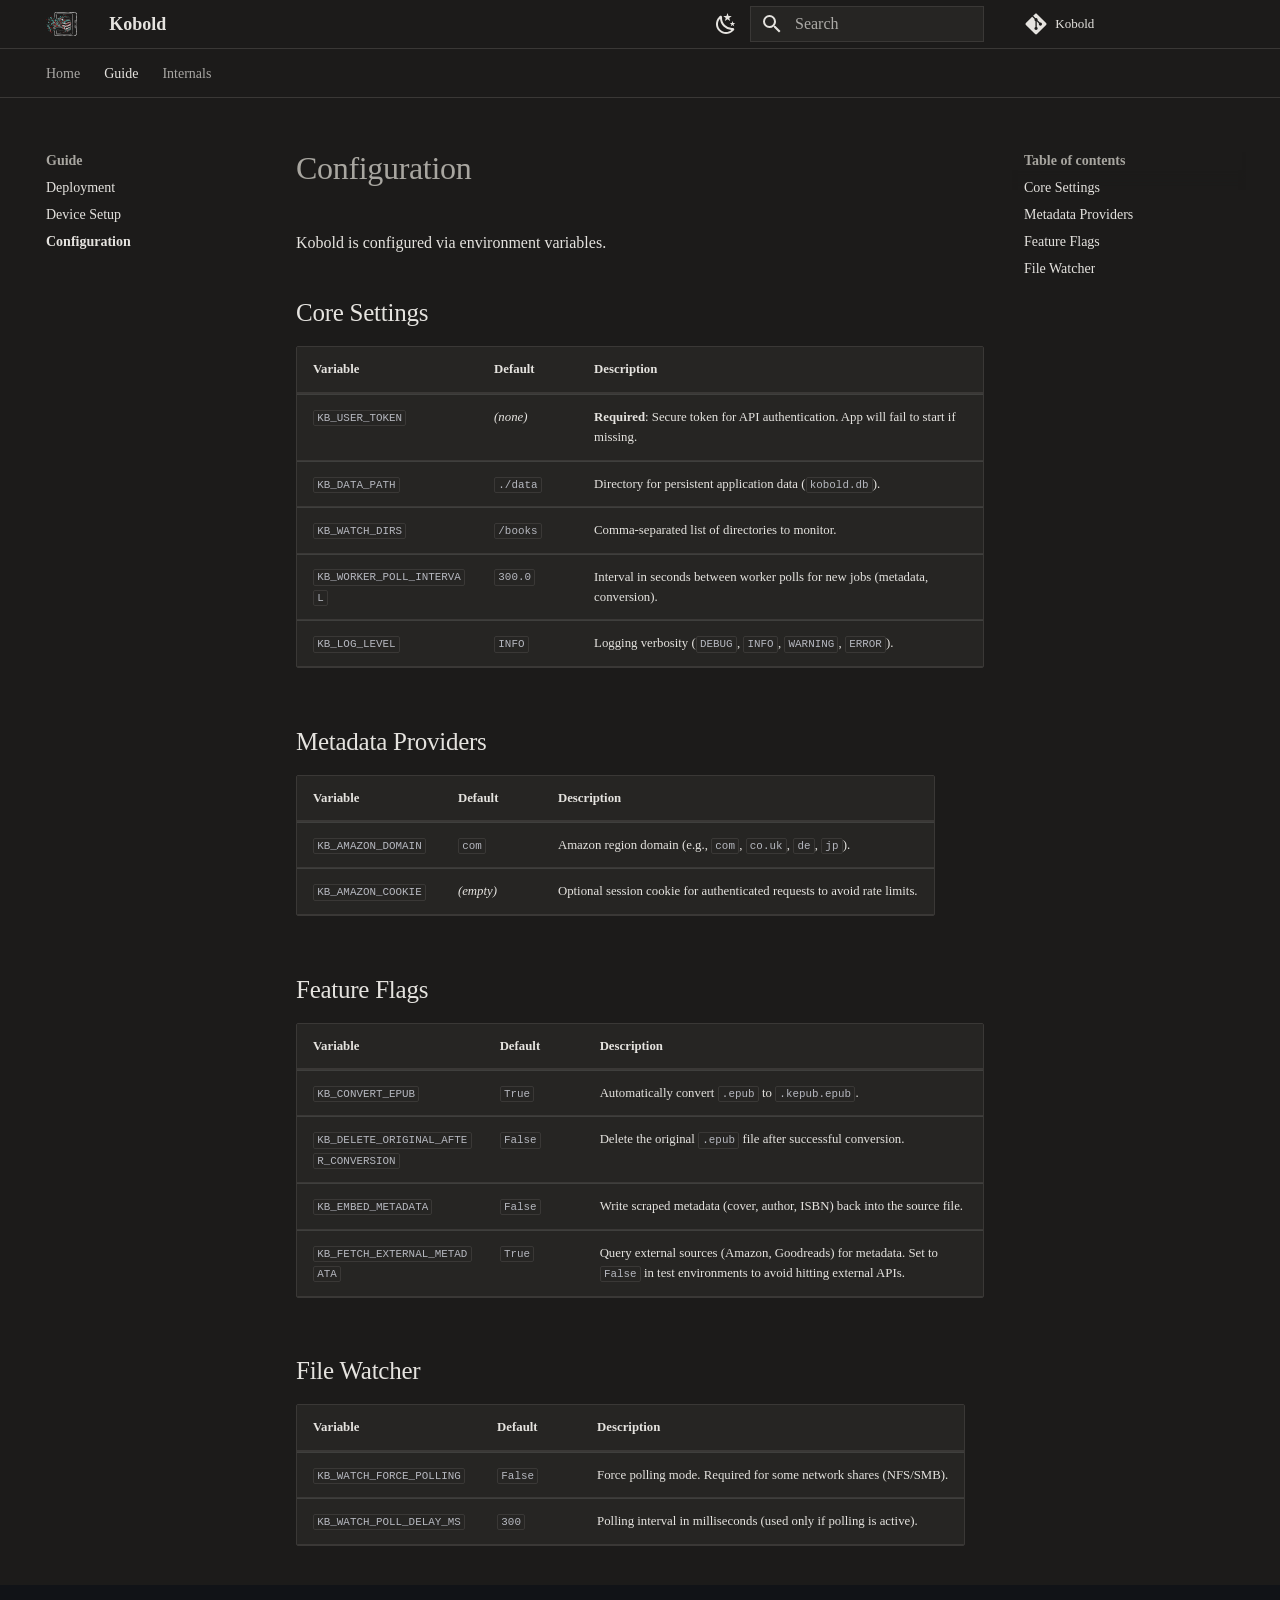
==== configuration/index.html @ 7d083b30 "Deployed 2369b36 with MkDocs version: 1.6.1" ====
<!doctype html>
<html lang="en" class="no-js">
  <head>
    
      <meta charset="utf-8">
      <meta name="viewport" content="width=device-width,initial-scale=1">
      
        <meta name="description" content="Headless Kobo library synchronization daemon.">
      
      
      
        <link rel="canonical" href="https://niy.github.io/kobold/configuration/">
      
      
        <link rel="prev" href="../device_setup/">
      
      
        <link rel="next" href="../architecture/">
      
      
        
      
      
      <link rel="icon" href="../assets/kobold_logo.svg">
      <meta name="generator" content="mkdocs-1.6.1, mkdocs-material-9.7.1">
    
    
      
        <title>Configuration - Kobold</title>
      
    
    
      <link rel="stylesheet" href="../assets/stylesheets/main.484c7ddc.min.css">
      
        
        <link rel="stylesheet" href="../assets/stylesheets/palette.ab4e12ef.min.css">
      
      


    
    
      
    
    
      
        
        
        <link rel="preconnect" href="https://fonts.gstatic.com" crossorigin>
        <link rel="stylesheet" href="https://fonts.googleapis.com/css?family=Roboto:300,300i,400,400i,700,700i%7CRoboto+Mono:400,400i,700,700i&display=fallback">
        <style>:root{--md-text-font:"Roboto";--md-code-font:"Roboto Mono"}</style>
      
    
    
      <link rel="stylesheet" href="../stylesheets/extra.css">
    
    <script>__md_scope=new URL("..",location),__md_hash=e=>[...e].reduce(((e,_)=>(e<<5)-e+_.charCodeAt(0)),0),__md_get=(e,_=localStorage,t=__md_scope)=>JSON.parse(_.getItem(t.pathname+"."+e)),__md_set=(e,_,t=localStorage,a=__md_scope)=>{try{t.setItem(a.pathname+"."+e,JSON.stringify(_))}catch(e){}}</script>
    
      

    
    
  </head>
  
  
    
    
      
    
    
    
    
    <body dir="ltr" data-md-color-scheme="slate" data-md-color-primary="custom" data-md-color-accent="custom">
  
    
    <input class="md-toggle" data-md-toggle="drawer" type="checkbox" id="__drawer" autocomplete="off">
    <input class="md-toggle" data-md-toggle="search" type="checkbox" id="__search" autocomplete="off">
    <label class="md-overlay" for="__drawer"></label>
    <div data-md-component="skip">
      
        
        <a href="#configuration" class="md-skip">
          Skip to content
        </a>
      
    </div>
    <div data-md-component="announce">
      
    </div>
    
    
      

<header class="md-header" data-md-component="header">
  <nav class="md-header__inner md-grid" aria-label="Header">
    <a href=".." title="Kobold" class="md-header__button md-logo" aria-label="Kobold" data-md-component="logo">
      
  <img src="../assets/kobold_logo.svg" alt="logo">

    </a>
    <label class="md-header__button md-icon" for="__drawer">
      
      <svg xmlns="http://www.w3.org/2000/svg" viewBox="0 0 24 24"><path d="M3 6h18v2H3zm0 5h18v2H3zm0 5h18v2H3z"/></svg>
    </label>
    <div class="md-header__title" data-md-component="header-title">
      <div class="md-header__ellipsis">
        <div class="md-header__topic">
          <span class="md-ellipsis">
            Kobold
          </span>
        </div>
        <div class="md-header__topic" data-md-component="header-topic">
          <span class="md-ellipsis">
            
              Configuration
            
          </span>
        </div>
      </div>
    </div>
    
      
        <form class="md-header__option" data-md-component="palette">
  
    
    
    
    <input class="md-option" data-md-color-media="" data-md-color-scheme="slate" data-md-color-primary="custom" data-md-color-accent="custom"  aria-label="Switch to light mode"  type="radio" name="__palette" id="__palette_0">
    
      <label class="md-header__button md-icon" title="Switch to light mode" for="__palette_1" hidden>
        <svg xmlns="http://www.w3.org/2000/svg" viewBox="0 0 24 24"><path d="m17.75 4.09-2.53 1.94.91 3.06-2.63-1.81-2.63 1.81.91-3.06-2.53-1.94L12.44 4l1.06-3 1.06 3zm3.5 6.91-1.64 1.25.59 1.98-1.7-1.17-1.7 1.17.59-1.98L15.75 11l2.06-.05L18.5 9l.69 1.95zm-2.28 4.95c.83-.08 1.72 1.1 1.19 1.85-.32.45-.66.87-1.08 1.27C15.17 23 8.84 23 4.94 19.07c-3.91-3.9-3.91-10.24 0-14.14.4-.4.82-.76 1.27-1.08.75-.53 1.93.36 1.85 1.19-.27 2.86.69 5.83 2.89 8.02a9.96 9.96 0 0 0 8.02 2.89m-1.64 2.02a12.08 12.08 0 0 1-7.8-3.47c-2.17-2.19-3.33-5-3.49-7.82-2.81 3.14-2.7 7.96.31 10.98 3.02 3.01 7.84 3.12 10.98.31"/></svg>
      </label>
    
  
    
    
    
    <input class="md-option" data-md-color-media="" data-md-color-scheme="default" data-md-color-primary="custom" data-md-color-accent="custom"  aria-label="Switch to dark mode"  type="radio" name="__palette" id="__palette_1">
    
      <label class="md-header__button md-icon" title="Switch to dark mode" for="__palette_0" hidden>
        <svg xmlns="http://www.w3.org/2000/svg" viewBox="0 0 24 24"><path d="M12 7a5 5 0 0 1 5 5 5 5 0 0 1-5 5 5 5 0 0 1-5-5 5 5 0 0 1 5-5m0 2a3 3 0 0 0-3 3 3 3 0 0 0 3 3 3 3 0 0 0 3-3 3 3 0 0 0-3-3m0-7 2.39 3.42C13.65 5.15 12.84 5 12 5s-1.65.15-2.39.42zM3.34 7l4.16-.35A7.2 7.2 0 0 0 5.94 8.5c-.44.74-.69 1.5-.83 2.29zm.02 10 1.76-3.77a7.131 7.131 0 0 0 2.38 4.14zM20.65 7l-1.77 3.79a7.02 7.02 0 0 0-2.38-4.15zm-.01 10-4.14.36c.59-.51 1.12-1.14 1.54-1.86.42-.73.69-1.5.83-2.29zM12 22l-2.41-3.44c.74.27 1.55.44 2.41.44.82 0 1.63-.17 2.37-.44z"/></svg>
      </label>
    
  
</form>
      
    
    
      <script>var palette=__md_get("__palette");if(palette&&palette.color){if("(prefers-color-scheme)"===palette.color.media){var media=matchMedia("(prefers-color-scheme: light)"),input=document.querySelector(media.matches?"[data-md-color-media='(prefers-color-scheme: light)']":"[data-md-color-media='(prefers-color-scheme: dark)']");palette.color.media=input.getAttribute("data-md-color-media"),palette.color.scheme=input.getAttribute("data-md-color-scheme"),palette.color.primary=input.getAttribute("data-md-color-primary"),palette.color.accent=input.getAttribute("data-md-color-accent")}for(var[key,value]of Object.entries(palette.color))document.body.setAttribute("data-md-color-"+key,value)}</script>
    
    
    
      
      
        <label class="md-header__button md-icon" for="__search">
          
          <svg xmlns="http://www.w3.org/2000/svg" viewBox="0 0 24 24"><path d="M9.5 3A6.5 6.5 0 0 1 16 9.5c0 1.61-.59 3.09-1.56 4.23l.27.27h.79l5 5-1.5 1.5-5-5v-.79l-.27-.27A6.52 6.52 0 0 1 9.5 16 6.5 6.5 0 0 1 3 9.5 6.5 6.5 0 0 1 9.5 3m0 2C7 5 5 7 5 9.5S7 14 9.5 14 14 12 14 9.5 12 5 9.5 5"/></svg>
        </label>
        <div class="md-search" data-md-component="search" role="dialog">
  <label class="md-search__overlay" for="__search"></label>
  <div class="md-search__inner" role="search">
    <form class="md-search__form" name="search">
      <input type="text" class="md-search__input" name="query" aria-label="Search" placeholder="Search" autocapitalize="off" autocorrect="off" autocomplete="off" spellcheck="false" data-md-component="search-query" required>
      <label class="md-search__icon md-icon" for="__search">
        
        <svg xmlns="http://www.w3.org/2000/svg" viewBox="0 0 24 24"><path d="M9.5 3A6.5 6.5 0 0 1 16 9.5c0 1.61-.59 3.09-1.56 4.23l.27.27h.79l5 5-1.5 1.5-5-5v-.79l-.27-.27A6.52 6.52 0 0 1 9.5 16 6.5 6.5 0 0 1 3 9.5 6.5 6.5 0 0 1 9.5 3m0 2C7 5 5 7 5 9.5S7 14 9.5 14 14 12 14 9.5 12 5 9.5 5"/></svg>
        
        <svg xmlns="http://www.w3.org/2000/svg" viewBox="0 0 24 24"><path d="M20 11v2H8l5.5 5.5-1.42 1.42L4.16 12l7.92-7.92L13.5 5.5 8 11z"/></svg>
      </label>
      <nav class="md-search__options" aria-label="Search">
        
        <button type="reset" class="md-search__icon md-icon" title="Clear" aria-label="Clear" tabindex="-1">
          
          <svg xmlns="http://www.w3.org/2000/svg" viewBox="0 0 24 24"><path d="M19 6.41 17.59 5 12 10.59 6.41 5 5 6.41 10.59 12 5 17.59 6.41 19 12 13.41 17.59 19 19 17.59 13.41 12z"/></svg>
        </button>
      </nav>
      
        <div class="md-search__suggest" data-md-component="search-suggest"></div>
      
    </form>
    <div class="md-search__output">
      <div class="md-search__scrollwrap" tabindex="0" data-md-scrollfix>
        <div class="md-search-result" data-md-component="search-result">
          <div class="md-search-result__meta">
            Initializing search
          </div>
          <ol class="md-search-result__list" role="presentation"></ol>
        </div>
      </div>
    </div>
  </div>
</div>
      
    
    
      <div class="md-header__source">
        <a href="https://github.com/niy/kobold" title="Go to repository" class="md-source" data-md-component="source">
  <div class="md-source__icon md-icon">
    
    <svg xmlns="http://www.w3.org/2000/svg" viewBox="0 0 448 512"><!--! Font Awesome Free 7.1.0 by @fontawesome - https://fontawesome.com License - https://fontawesome.com/license/free (Icons: CC BY 4.0, Fonts: SIL OFL 1.1, Code: MIT License) Copyright 2025 Fonticons, Inc.--><path d="M439.6 236.1 244 40.5c-5.4-5.5-12.8-8.5-20.4-8.5s-15 3-20.4 8.4L162.5 81l51.5 51.5c27.1-9.1 52.7 16.8 43.4 43.7l49.7 49.7c34.2-11.8 61.2 31 35.5 56.7-26.5 26.5-70.2-2.9-56-37.3L240.3 199v121.9c25.3 12.5 22.3 41.8 9.1 55-6.4 6.4-15.2 10.1-24.3 10.1s-17.8-3.6-24.3-10.1c-17.6-17.6-11.1-46.9 11.2-56v-123c-20.8-8.5-24.6-30.7-18.6-45L142.6 101 8.5 235.1C3 240.6 0 247.9 0 255.5s3 15 8.5 20.4l195.6 195.7c5.4 5.4 12.7 8.4 20.4 8.4s15-3 20.4-8.4l194.7-194.7c5.4-5.4 8.4-12.8 8.4-20.4s-3-15-8.4-20.4"/></svg>
  </div>
  <div class="md-source__repository">
    Kobold
  </div>
</a>
      </div>
    
  </nav>
  
</header>
    
    <div class="md-container" data-md-component="container">
      
      
        
          
            
<nav class="md-tabs" aria-label="Tabs" data-md-component="tabs">
  <div class="md-grid">
    <ul class="md-tabs__list">
      
        
  
  
  
  
    <li class="md-tabs__item">
      <a href=".." class="md-tabs__link">
        
  
  
    
  
  Home

      </a>
    </li>
  

      
        
  
  
  
    
  
  
    
    
      <li class="md-tabs__item md-tabs__item--active">
        <a href="../deployment/" class="md-tabs__link">
          
  
  
  Guide

        </a>
      </li>
    
  

      
        
  
  
  
  
    
    
      <li class="md-tabs__item">
        <a href="../architecture/" class="md-tabs__link">
          
  
  
  Internals

        </a>
      </li>
    
  

      
    </ul>
  </div>
</nav>
          
        
      
      <main class="md-main" data-md-component="main">
        <div class="md-main__inner md-grid">
          
            
              
              <div class="md-sidebar md-sidebar--primary" data-md-component="sidebar" data-md-type="navigation" >
                <div class="md-sidebar__scrollwrap">
                  <div class="md-sidebar__inner">
                    


  


<nav class="md-nav md-nav--primary md-nav--lifted" aria-label="Navigation" data-md-level="0">
  <label class="md-nav__title" for="__drawer">
    <a href=".." title="Kobold" class="md-nav__button md-logo" aria-label="Kobold" data-md-component="logo">
      
  <img src="../assets/kobold_logo.svg" alt="logo">

    </a>
    Kobold
  </label>
  
    <div class="md-nav__source">
      <a href="https://github.com/niy/kobold" title="Go to repository" class="md-source" data-md-component="source">
  <div class="md-source__icon md-icon">
    
    <svg xmlns="http://www.w3.org/2000/svg" viewBox="0 0 448 512"><!--! Font Awesome Free 7.1.0 by @fontawesome - https://fontawesome.com License - https://fontawesome.com/license/free (Icons: CC BY 4.0, Fonts: SIL OFL 1.1, Code: MIT License) Copyright 2025 Fonticons, Inc.--><path d="M439.6 236.1 244 40.5c-5.4-5.5-12.8-8.5-20.4-8.5s-15 3-20.4 8.4L162.5 81l51.5 51.5c27.1-9.1 52.7 16.8 43.4 43.7l49.7 49.7c34.2-11.8 61.2 31 35.5 56.7-26.5 26.5-70.2-2.9-56-37.3L240.3 199v121.9c25.3 12.5 22.3 41.8 9.1 55-6.4 6.4-15.2 10.1-24.3 10.1s-17.8-3.6-24.3-10.1c-17.6-17.6-11.1-46.9 11.2-56v-123c-20.8-8.5-24.6-30.7-18.6-45L142.6 101 8.5 235.1C3 240.6 0 247.9 0 255.5s3 15 8.5 20.4l195.6 195.7c5.4 5.4 12.7 8.4 20.4 8.4s15-3 20.4-8.4l194.7-194.7c5.4-5.4 8.4-12.8 8.4-20.4s-3-15-8.4-20.4"/></svg>
  </div>
  <div class="md-source__repository">
    Kobold
  </div>
</a>
    </div>
  
  <ul class="md-nav__list" data-md-scrollfix>
    
      
      
  
  
  
  
    <li class="md-nav__item">
      <a href=".." class="md-nav__link">
        
  
  
  <span class="md-ellipsis">
    
  
    Home
  

    
  </span>
  
  

      </a>
    </li>
  

    
      
      
  
  
    
  
  
  
    
    
    
    
      
        
        
      
      
        
      
    
    
    <li class="md-nav__item md-nav__item--active md-nav__item--section md-nav__item--nested">
      
        
        
        <input class="md-nav__toggle md-toggle " type="checkbox" id="__nav_2" checked>
        
          
          <label class="md-nav__link" for="__nav_2" id="__nav_2_label" tabindex="">
            
  
  
  <span class="md-ellipsis">
    
  
    Guide
  

    
  </span>
  
  

            <span class="md-nav__icon md-icon"></span>
          </label>
        
        <nav class="md-nav" data-md-level="1" aria-labelledby="__nav_2_label" aria-expanded="true">
          <label class="md-nav__title" for="__nav_2">
            <span class="md-nav__icon md-icon"></span>
            
  
    Guide
  

          </label>
          <ul class="md-nav__list" data-md-scrollfix>
            
              
                
  
  
  
  
    <li class="md-nav__item">
      <a href="../deployment/" class="md-nav__link">
        
  
  
  <span class="md-ellipsis">
    
  
    Deployment
  

    
  </span>
  
  

      </a>
    </li>
  

              
            
              
                
  
  
  
  
    <li class="md-nav__item">
      <a href="../device_setup/" class="md-nav__link">
        
  
  
  <span class="md-ellipsis">
    
  
    Device Setup
  

    
  </span>
  
  

      </a>
    </li>
  

              
            
              
                
  
  
    
  
  
  
    <li class="md-nav__item md-nav__item--active">
      
      <input class="md-nav__toggle md-toggle" type="checkbox" id="__toc">
      
      
        
      
      
        <label class="md-nav__link md-nav__link--active" for="__toc">
          
  
  
  <span class="md-ellipsis">
    
  
    Configuration
  

    
  </span>
  
  

          <span class="md-nav__icon md-icon"></span>
        </label>
      
      <a href="./" class="md-nav__link md-nav__link--active">
        
  
  
  <span class="md-ellipsis">
    
  
    Configuration
  

    
  </span>
  
  

      </a>
      
        

<nav class="md-nav md-nav--secondary" aria-label="Table of contents">
  
  
  
    
  
  
    <label class="md-nav__title" for="__toc">
      <span class="md-nav__icon md-icon"></span>
      Table of contents
    </label>
    <ul class="md-nav__list" data-md-component="toc" data-md-scrollfix>
      
        <li class="md-nav__item">
  <a href="#core-settings" class="md-nav__link">
    <span class="md-ellipsis">
      
        Core Settings
      
    </span>
  </a>
  
</li>
      
        <li class="md-nav__item">
  <a href="#metadata-providers" class="md-nav__link">
    <span class="md-ellipsis">
      
        Metadata Providers
      
    </span>
  </a>
  
</li>
      
        <li class="md-nav__item">
  <a href="#feature-flags" class="md-nav__link">
    <span class="md-ellipsis">
      
        Feature Flags
      
    </span>
  </a>
  
</li>
      
        <li class="md-nav__item">
  <a href="#file-watcher" class="md-nav__link">
    <span class="md-ellipsis">
      
        File Watcher
      
    </span>
  </a>
  
</li>
      
    </ul>
  
</nav>
      
    </li>
  

              
            
          </ul>
        </nav>
      
    </li>
  

    
      
      
  
  
  
  
    
    
    
    
      
      
        
      
    
    
    <li class="md-nav__item md-nav__item--nested">
      
        
        
        <input class="md-nav__toggle md-toggle " type="checkbox" id="__nav_3" >
        
          
          <label class="md-nav__link" for="__nav_3" id="__nav_3_label" tabindex="0">
            
  
  
  <span class="md-ellipsis">
    
  
    Internals
  

    
  </span>
  
  

            <span class="md-nav__icon md-icon"></span>
          </label>
        
        <nav class="md-nav" data-md-level="1" aria-labelledby="__nav_3_label" aria-expanded="false">
          <label class="md-nav__title" for="__nav_3">
            <span class="md-nav__icon md-icon"></span>
            
  
    Internals
  

          </label>
          <ul class="md-nav__list" data-md-scrollfix>
            
              
                
  
  
  
  
    <li class="md-nav__item">
      <a href="../architecture/" class="md-nav__link">
        
  
  
  <span class="md-ellipsis">
    
  
    Architecture
  

    
  </span>
  
  

      </a>
    </li>
  

              
            
          </ul>
        </nav>
      
    </li>
  

    
  </ul>
</nav>
                  </div>
                </div>
              </div>
            
            
              
              <div class="md-sidebar md-sidebar--secondary" data-md-component="sidebar" data-md-type="toc" >
                <div class="md-sidebar__scrollwrap">
                  <div class="md-sidebar__inner">
                    

<nav class="md-nav md-nav--secondary" aria-label="Table of contents">
  
  
  
    
  
  
    <label class="md-nav__title" for="__toc">
      <span class="md-nav__icon md-icon"></span>
      Table of contents
    </label>
    <ul class="md-nav__list" data-md-component="toc" data-md-scrollfix>
      
        <li class="md-nav__item">
  <a href="#core-settings" class="md-nav__link">
    <span class="md-ellipsis">
      
        Core Settings
      
    </span>
  </a>
  
</li>
      
        <li class="md-nav__item">
  <a href="#metadata-providers" class="md-nav__link">
    <span class="md-ellipsis">
      
        Metadata Providers
      
    </span>
  </a>
  
</li>
      
        <li class="md-nav__item">
  <a href="#feature-flags" class="md-nav__link">
    <span class="md-ellipsis">
      
        Feature Flags
      
    </span>
  </a>
  
</li>
      
        <li class="md-nav__item">
  <a href="#file-watcher" class="md-nav__link">
    <span class="md-ellipsis">
      
        File Watcher
      
    </span>
  </a>
  
</li>
      
    </ul>
  
</nav>
                  </div>
                </div>
              </div>
            
          
          
            <div class="md-content" data-md-component="content">
              
              <article class="md-content__inner md-typeset">
                
                  


  
  


<h1 id="configuration">Configuration</h1>
<p>Kobold is configured via environment variables.</p>
<h2 id="core-settings">Core Settings</h2>
<table>
<thead>
<tr>
<th style="text-align: left;">Variable</th>
<th style="text-align: left;">Default</th>
<th style="text-align: left;">Description</th>
</tr>
</thead>
<tbody>
<tr>
<td style="text-align: left;"><code>KB_USER_TOKEN</code></td>
<td style="text-align: left;"><em>(none)</em></td>
<td style="text-align: left;"><strong>Required</strong>: Secure token for API authentication. App will fail to start if missing.</td>
</tr>
<tr>
<td style="text-align: left;"><code>KB_DATA_PATH</code></td>
<td style="text-align: left;"><code>./data</code></td>
<td style="text-align: left;">Directory for persistent application data (<code>kobold.db</code>).</td>
</tr>
<tr>
<td style="text-align: left;"><code>KB_WATCH_DIRS</code></td>
<td style="text-align: left;"><code>/books</code></td>
<td style="text-align: left;">Comma-separated list of directories to monitor.</td>
</tr>
<tr>
<td style="text-align: left;"><code>KB_WORKER_POLL_INTERVAL</code></td>
<td style="text-align: left;"><code>300.0</code></td>
<td style="text-align: left;">Interval in seconds between worker polls for new jobs (metadata, conversion).</td>
</tr>
<tr>
<td style="text-align: left;"><code>KB_LOG_LEVEL</code></td>
<td style="text-align: left;"><code>INFO</code></td>
<td style="text-align: left;">Logging verbosity (<code>DEBUG</code>, <code>INFO</code>, <code>WARNING</code>, <code>ERROR</code>).</td>
</tr>
</tbody>
</table>
<h2 id="metadata-providers">Metadata Providers</h2>
<table>
<thead>
<tr>
<th style="text-align: left;">Variable</th>
<th style="text-align: left;">Default</th>
<th style="text-align: left;">Description</th>
</tr>
</thead>
<tbody>
<tr>
<td style="text-align: left;"><code>KB_AMAZON_DOMAIN</code></td>
<td style="text-align: left;"><code>com</code></td>
<td style="text-align: left;">Amazon region domain (e.g., <code>com</code>, <code>co.uk</code>, <code>de</code>, <code>jp</code>).</td>
</tr>
<tr>
<td style="text-align: left;"><code>KB_AMAZON_COOKIE</code></td>
<td style="text-align: left;"><em>(empty)</em></td>
<td style="text-align: left;">Optional session cookie for authenticated requests to avoid rate limits.</td>
</tr>
</tbody>
</table>
<h2 id="feature-flags">Feature Flags</h2>
<table>
<thead>
<tr>
<th style="text-align: left;">Variable</th>
<th style="text-align: left;">Default</th>
<th style="text-align: left;">Description</th>
</tr>
</thead>
<tbody>
<tr>
<td style="text-align: left;"><code>KB_CONVERT_EPUB</code></td>
<td style="text-align: left;"><code>True</code></td>
<td style="text-align: left;">Automatically convert <code>.epub</code> to <code>.kepub.epub</code>.</td>
</tr>
<tr>
<td style="text-align: left;"><code>KB_DELETE_ORIGINAL_AFTER_CONVERSION</code></td>
<td style="text-align: left;"><code>False</code></td>
<td style="text-align: left;">Delete the original <code>.epub</code> file after successful conversion.</td>
</tr>
<tr>
<td style="text-align: left;"><code>KB_EMBED_METADATA</code></td>
<td style="text-align: left;"><code>False</code></td>
<td style="text-align: left;">Write scraped metadata (cover, author, ISBN) back into the source file.</td>
</tr>
<tr>
<td style="text-align: left;"><code>KB_FETCH_EXTERNAL_METADATA</code></td>
<td style="text-align: left;"><code>True</code></td>
<td style="text-align: left;">Query external sources (Amazon, Goodreads) for metadata. Set to <code>False</code> in test environments to avoid hitting external APIs.</td>
</tr>
</tbody>
</table>
<h2 id="file-watcher">File Watcher</h2>
<table>
<thead>
<tr>
<th style="text-align: left;">Variable</th>
<th style="text-align: left;">Default</th>
<th style="text-align: left;">Description</th>
</tr>
</thead>
<tbody>
<tr>
<td style="text-align: left;"><code>KB_WATCH_FORCE_POLLING</code></td>
<td style="text-align: left;"><code>False</code></td>
<td style="text-align: left;">Force polling mode. Required for some network shares (NFS/SMB).</td>
</tr>
<tr>
<td style="text-align: left;"><code>KB_WATCH_POLL_DELAY_MS</code></td>
<td style="text-align: left;"><code>300</code></td>
<td style="text-align: left;">Polling interval in milliseconds (used only if polling is active).</td>
</tr>
</tbody>
</table>












                
              </article>
            </div>
          
          
<script>var target=document.getElementById(location.hash.slice(1));target&&target.name&&(target.checked=target.name.startsWith("__tabbed_"))</script>
        </div>
        
          <button type="button" class="md-top md-icon" data-md-component="top" hidden>
  
  <svg xmlns="http://www.w3.org/2000/svg" viewBox="0 0 24 24"><path d="M13 20h-2V8l-5.5 5.5-1.42-1.42L12 4.16l7.92 7.92-1.42 1.42L13 8z"/></svg>
  Back to top
</button>
        
      </main>
      
        <footer class="md-footer">
  
  <div class="md-footer-meta md-typeset">
    <div class="md-footer-meta__inner md-grid">
      <div class="md-copyright">
  
  
    Made with
    <a href="https://squidfunk.github.io/mkdocs-material/" target="_blank" rel="noopener">
      Material for MkDocs
    </a>
  
</div>
      
    </div>
  </div>
</footer>
      
    </div>
    <div class="md-dialog" data-md-component="dialog">
      <div class="md-dialog__inner md-typeset"></div>
    </div>
    
    
    
      
      
      <script id="__config" type="application/json">{"annotate": null, "base": "..", "features": ["navigation.tabs", "navigation.sections", "navigation.top", "navigation.instant", "search.suggest", "search.highlight", "content.code.copy"], "search": "../assets/javascripts/workers/search.2c215733.min.js", "tags": null, "translations": {"clipboard.copied": "Copied to clipboard", "clipboard.copy": "Copy to clipboard", "search.result.more.one": "1 more on this page", "search.result.more.other": "# more on this page", "search.result.none": "No matching documents", "search.result.one": "1 matching document", "search.result.other": "# matching documents", "search.result.placeholder": "Type to start searching", "search.result.term.missing": "Missing", "select.version": "Select version"}, "version": null}</script>
    
    
      <script src="../assets/javascripts/bundle.79ae519e.min.js"></script>
      
        <script src="../javascripts/token-generator.js"></script>
      
    
  </body>
</html>
---- assets/stylesheets/main.484c7ddc.min.css ----
@charset "UTF-8";html{-webkit-text-size-adjust:none;-moz-text-size-adjust:none;text-size-adjust:none;box-sizing:border-box}*,:after,:before{box-sizing:inherit}@media (prefers-reduced-motion){*,:after,:before{transition:none!important}}body{margin:0}a,button,input,label{-webkit-tap-highlight-color:transparent}a{color:inherit;text-decoration:none}hr{border:0;box-sizing:initial;display:block;height:.05rem;overflow:visible;padding:0}small{font-size:80%}sub,sup{line-height:1em}img{border-style:none}table{border-collapse:initial;border-spacing:0}td,th{font-weight:400;vertical-align:top}button{background:#0000;border:0;font-family:inherit;font-size:inherit;margin:0;padding:0}input{border:0;outline:none}:root{--md-primary-fg-color:#4051b5;--md-primary-fg-color--light:#5d6cc0;--md-primary-fg-color--dark:#303fa1;--md-primary-bg-color:#fff;--md-primary-bg-color--light:#ffffffb3;--md-accent-fg-color:#526cfe;--md-accent-fg-color--transparent:#526cfe1a;--md-accent-bg-color:#fff;--md-accent-bg-color--light:#ffffffb3}[data-md-color-scheme=default]{color-scheme:light}[data-md-color-scheme=default] img[src$="#gh-dark-mode-only"],[data-md-color-scheme=default] img[src$="#only-dark"]{display:none}:root,[data-md-color-scheme=default]{--md-hue:225deg;--md-default-fg-color:#000000de;--md-default-fg-color--light:#0000008a;--md-default-fg-color--lighter:#00000052;--md-default-fg-color--lightest:#00000012;--md-default-bg-color:#fff;--md-default-bg-color--light:#ffffffb3;--md-default-bg-color--lighter:#ffffff4d;--md-default-bg-color--lightest:#ffffff1f;--md-code-fg-color:#36464e;--md-code-bg-color:#f5f5f5;--md-code-bg-color--light:#f5f5f5b3;--md-code-bg-color--lighter:#f5f5f54d;--md-code-hl-color:#4287ff;--md-code-hl-color--light:#4287ff1a;--md-code-hl-number-color:#d52a2a;--md-code-hl-special-color:#db1457;--md-code-hl-function-color:#a846b9;--md-code-hl-constant-color:#6e59d9;--md-code-hl-keyword-color:#3f6ec6;--md-code-hl-string-color:#1c7d4d;--md-code-hl-name-color:var(--md-code-fg-color);--md-code-hl-operator-color:var(--md-default-fg-color--light);--md-code-hl-punctuation-color:var(--md-default-fg-color--light);--md-code-hl-comment-color:var(--md-default-fg-color--light);--md-code-hl-generic-color:var(--md-default-fg-color--light);--md-code-hl-variable-color:var(--md-default-fg-color--light);--md-typeset-color:var(--md-default-fg-color);--md-typeset-a-color:var(--md-primary-fg-color);--md-typeset-del-color:#f5503d26;--md-typeset-ins-color:#0bd57026;--md-typeset-kbd-color:#fafafa;--md-typeset-kbd-accent-color:#fff;--md-typeset-kbd-border-color:#b8b8b8;--md-typeset-mark-color:#ffff0080;--md-typeset-table-color:#0000001f;--md-typeset-table-color--light:rgba(0,0,0,.035);--md-admonition-fg-color:var(--md-default-fg-color);--md-admonition-bg-color:var(--md-default-bg-color);--md-warning-fg-color:#000000de;--md-warning-bg-color:#ff9;--md-footer-fg-color:#fff;--md-footer-fg-color--light:#ffffffb3;--md-footer-fg-color--lighter:#ffffff73;--md-footer-bg-color:#000000de;--md-footer-bg-color--dark:#00000052;--md-shadow-z1:0 0.2rem 0.5rem #0000000d,0 0 0.05rem #0000001a;--md-shadow-z2:0 0.2rem 0.5rem #0000001a,0 0 0.05rem #00000040;--md-shadow-z3:0 0.2rem 0.5rem #0003,0 0 0.05rem #00000059}.md-icon svg{fill:currentcolor;display:block;height:1.2rem;width:1.2rem}body{-webkit-font-smoothing:antialiased;-moz-osx-font-smoothing:grayscale;--md-text-font-family:var(--md-text-font,_),-apple-system,BlinkMacSystemFont,Helvetica,Arial,sans-serif;--md-code-font-family:var(--md-code-font,_),SFMono-Regular,Consolas,Menlo,monospace}aside,body,input{font-feature-settings:"kern","liga";color:var(--md-typeset-color);font-family:var(--md-text-font-family)}code,kbd,pre{font-feature-settings:"kern";font-family:var(--md-code-font-family)}:root{--md-typeset-table-sort-icon:url('data:image/svg+xml;charset=utf-8,<svg xmlns="http://www.w3.org/2000/svg" viewBox="0 0 24 24"><path d="m18 21-4-4h3V7h-3l4-4 4 4h-3v10h3M2 19v-2h10v2M2 13v-2h7v2M2 7V5h4v2z"/></svg>');--md-typeset-table-sort-icon--asc:url('data:image/svg+xml;charset=utf-8,<svg xmlns="http://www.w3.org/2000/svg" viewBox="0 0 24 24"><path d="M19 17h3l-4 4-4-4h3V3h2M2 17h10v2H2M6 5v2H2V5m0 6h7v2H2z"/></svg>');--md-typeset-table-sort-icon--desc:url('data:image/svg+xml;charset=utf-8,<svg xmlns="http://www.w3.org/2000/svg" viewBox="0 0 24 24"><path d="M19 7h3l-4-4-4 4h3v14h2M2 17h10v2H2M6 5v2H2V5m0 6h7v2H2z"/></svg>')}.md-typeset{-webkit-print-color-adjust:exact;color-adjust:exact;font-size:.8rem;line-height:1.6;overflow-wrap:break-word}@media print{.md-typeset{font-size:.68rem}}.md-typeset blockquote,.md-typeset dl,.md-typeset figure,.md-typeset ol,.md-typeset pre,.md-typeset ul{margin-bottom:1em;margin-top:1em}.md-typeset h1{color:var(--md-default-fg-color--light);font-size:2em;line-height:1.3;margin:0 0 1.25em}.md-typeset h1,.md-typeset h2{font-weight:300;letter-spacing:-.01em}.md-typeset h2{font-size:1.5625em;line-height:1.4;margin:1.6em 0 .64em}.md-typeset h3{font-size:1.25em;font-weight:400;letter-spacing:-.01em;line-height:1.5;margin:1.6em 0 .8em}.md-typeset h2+h3{margin-top:.8em}.md-typeset h4{font-weight:700;letter-spacing:-.01em;margin:1em 0}.md-typeset h5,.md-typeset h6{color:var(--md-default-fg-color--light);font-size:.8em;font-weight:700;letter-spacing:-.01em;margin:1.25em 0}.md-typeset h5{text-transform:uppercase}.md-typeset h5 code{text-transform:none}.md-typeset hr{border-bottom:.05rem solid var(--md-default-fg-color--lightest);display:flow-root;margin:1.5em 0}.md-typeset a{color:var(--md-typeset-a-color);word-break:break-word}.md-typeset a,.md-typeset a:before{transition:color 125ms}.md-typeset a:focus,.md-typeset a:hover{color:var(--md-accent-fg-color)}.md-typeset a:focus code,.md-typeset a:hover code{background-color:var(--md-accent-fg-color--transparent);color:var(--md-accent-fg-color)}.md-typeset a code{color:var(--md-typeset-a-color)}.md-typeset a.focus-visible{outline-color:var(--md-accent-fg-color);outline-offset:.2rem}.md-typeset code,.md-typeset kbd,.md-typeset pre{color:var(--md-code-fg-color);direction:ltr;font-variant-ligatures:none;transition:background-color 125ms}@media print{.md-typeset code,.md-typeset kbd,.md-typeset pre{white-space:pre-wrap}}.md-typeset code{background-color:var(--md-code-bg-color);border-radius:.1rem;-webkit-box-decoration-break:clone;box-decoration-break:clone;font-size:.85em;padding:0 .2941176471em;transition:color 125ms,background-color 125ms;word-break:break-word}.md-typeset code:not(.focus-visible){-webkit-tap-highlight-color:transparent;outline:none}.md-typeset pre{display:flow-root;line-height:1.4;position:relative}.md-typeset pre>code{-webkit-box-decoration-break:slice;box-decoration-break:slice;box-shadow:none;display:block;margin:0;outline-color:var(--md-accent-fg-color);overflow:auto;padding:.7720588235em 1.1764705882em;scrollbar-color:var(--md-default-fg-color--lighter) #0000;scrollbar-width:thin;touch-action:auto;word-break:normal}.md-typeset pre>code:hover{scrollbar-color:var(--md-accent-fg-color) #0000}.md-typeset pre>code::-webkit-scrollbar{height:.2rem;width:.2rem}.md-typeset pre>code::-webkit-scrollbar-thumb{background-color:var(--md-default-fg-color--lighter)}.md-typeset pre>code::-webkit-scrollbar-thumb:hover{background-color:var(--md-accent-fg-color)}.md-typeset kbd{background-color:var(--md-typeset-kbd-color);border-radius:.1rem;box-shadow:0 .1rem 0 .05rem var(--md-typeset-kbd-border-color),0 .1rem 0 var(--md-typeset-kbd-border-color),0 -.1rem .2rem var(--md-typeset-kbd-accent-color) inset;color:var(--md-default-fg-color);display:inline-block;font-size:.75em;padding:0 .6666666667em;vertical-align:text-top;word-break:break-word}.md-typeset mark{background-color:var(--md-typeset-mark-color);-webkit-box-decoration-break:clone;box-decoration-break:clone;color:inherit;word-break:break-word}.md-typeset abbr{cursor:help;text-decoration:none}.md-typeset [data-preview],.md-typeset abbr{border-bottom:.05rem dotted var(--md-default-fg-color--light)}.md-typeset small{opacity:.75}[dir=ltr] .md-typeset sub,[dir=ltr] .md-typeset sup{margin-left:.078125em}[dir=rtl] .md-typeset sub,[dir=rtl] .md-typeset sup{margin-right:.078125em}[dir=ltr] .md-typeset blockquote{padding-left:.6rem}[dir=rtl] .md-typeset blockquote{padding-right:.6rem}[dir=ltr] .md-typeset blockquote{border-left:.2rem solid var(--md-default-fg-color--lighter)}[dir=rtl] .md-typeset blockquote{border-right:.2rem solid var(--md-default-fg-color--lighter)}.md-typeset blockquote{color:var(--md-default-fg-color--light);margin-left:0;margin-right:0}.md-typeset ul{list-style-type:disc}.md-typeset ul[type]{list-style-type:revert-layer}[dir=ltr] .md-typeset ol,[dir=ltr] .md-typeset ul{margin-left:.625em}[dir=rtl] .md-typeset ol,[dir=rtl] .md-typeset ul{margin-right:.625em}.md-typeset ol,.md-typeset ul{padding:0}.md-typeset ol:not([hidden]),.md-typeset ul:not([hidden]){display:flow-root}.md-typeset ol ol,.md-typeset ul ol{list-style-type:lower-alpha}.md-typeset ol ol ol,.md-typeset ul ol ol{list-style-type:lower-roman}.md-typeset ol ol ol ol,.md-typeset ul ol ol ol{list-style-type:upper-alpha}.md-typeset ol ol ol ol ol,.md-typeset ul ol ol ol ol{list-style-type:upper-roman}.md-typeset ol[type],.md-typeset ul[type]{list-style-type:revert-layer}[dir=ltr] .md-typeset ol li,[dir=ltr] .md-typeset ul li{margin-left:1.25em}[dir=rtl] .md-typeset ol li,[dir=rtl] .md-typeset ul li{margin-right:1.25em}.md-typeset ol li,.md-typeset ul li{margin-bottom:.5em}.md-typeset ol li blockquote,.md-typeset ol li p,.md-typeset ul li blockquote,.md-typeset ul li p{margin:.5em 0}.md-typeset ol li:last-child,.md-typeset ul li:last-child{margin-bottom:0}[dir=ltr] .md-typeset ol li ol,[dir=ltr] .md-typeset ol li ul,[dir=ltr] .md-typeset ul li ol,[dir=ltr] .md-typeset ul li ul{margin-left:.625em}[dir=rtl] .md-typeset ol li ol,[dir=rtl] .md-typeset ol li ul,[dir=rtl] .md-typeset ul li ol,[dir=rtl] .md-typeset ul li ul{margin-right:.625em}.md-typeset ol li ol,.md-typeset ol li ul,.md-typeset ul li ol,.md-typeset ul li ul{margin-bottom:.5em;margin-top:.5em}[dir=ltr] .md-typeset dd{margin-left:1.875em}[dir=rtl] .md-typeset dd{margin-right:1.875em}.md-typeset dd{margin-bottom:1.5em;margin-top:1em}.md-typeset img,.md-typeset svg,.md-typeset video{height:auto;max-width:100%}.md-typeset img[align=left]{margin:1em 1em 1em 0}.md-typeset img[align=right]{margin:1em 0 1em 1em}.md-typeset img[align]:only-child{margin-top:0}.md-typeset figure{display:flow-root;margin:1em auto;max-width:100%;text-align:center;width:fit-content}.md-typeset figure img{display:block;margin:0 auto}.md-typeset figcaption{font-style:italic;margin:1em auto;max-width:24rem}.md-typeset iframe{max-width:100%}.md-typeset table:not([class]){background-color:var(--md-default-bg-color);border:.05rem solid var(--md-typeset-table-color);border-radius:.1rem;display:inline-block;font-size:.64rem;max-width:100%;overflow:auto;touch-action:auto}@media print{.md-typeset table:not([class]){display:table}}.md-typeset table:not([class])+*{margin-top:1.5em}.md-typeset table:not([class]) td>:first-child,.md-typeset table:not([class]) th>:first-child{margin-top:0}.md-typeset table:not([class]) td>:last-child,.md-typeset table:not([class]) th>:last-child{margin-bottom:0}.md-typeset table:not([class]) td:not([align]),.md-typeset table:not([class]) th:not([align]){text-align:left}[dir=rtl] .md-typeset table:not([class]) td:not([align]),[dir=rtl] .md-typeset table:not([class]) th:not([align]){text-align:right}.md-typeset table:not([class]) th{font-weight:700;min-width:5rem;padding:.9375em 1.25em;vertical-align:top}.md-typeset table:not([class]) td{border-top:.05rem solid var(--md-typeset-table-color);padding:.9375em 1.25em;vertical-align:top}.md-typeset table:not([class]) tbody tr{transition:background-color 125ms}.md-typeset table:not([class]) tbody tr:hover{background-color:var(--md-typeset-table-color--light);box-shadow:0 .05rem 0 var(--md-default-bg-color) inset}.md-typeset table:not([class]) a{word-break:normal}.md-typeset table th[role=columnheader]{cursor:pointer}[dir=ltr] .md-typeset table th[role=columnheader]:after{margin-left:.5em}[dir=rtl] .md-typeset table th[role=columnheader]:after{margin-right:.5em}.md-typeset table th[role=columnheader]:after{content:"";display:inline-block;height:1.2em;-webkit-mask-image:var(--md-typeset-table-sort-icon);mask-image:var(--md-typeset-table-sort-icon);-webkit-mask-repeat:no-repeat;mask-repeat:no-repeat;-webkit-mask-size:contain;mask-size:contain;transition:background-color 125ms;vertical-align:text-bottom;width:1.2em}.md-typeset table th[role=columnheader]:hover:after{background-color:var(--md-default-fg-color--lighter)}.md-typeset table th[role=columnheader][aria-sort=ascending]:after{background-color:var(--md-default-fg-color--light);-webkit-mask-image:var(--md-typeset-table-sort-icon--asc);mask-image:var(--md-typeset-table-sort-icon--asc)}.md-typeset table th[role=columnheader][aria-sort=descending]:after{background-color:var(--md-default-fg-color--light);-webkit-mask-image:var(--md-typeset-table-sort-icon--desc);mask-image:var(--md-typeset-table-sort-icon--desc)}.md-typeset__scrollwrap{margin:1em -.8rem;overflow-x:auto;touch-action:auto}.md-typeset__table{display:inline-block;margin-bottom:.5em;padding:0 .8rem}@media print{.md-typeset__table{display:block}}html .md-typeset__table table{display:table;margin:0;overflow:hidden;width:100%}@media screen and (max-width:44.984375em){.md-content__inner>pre{margin:1em -.8rem}.md-content__inner>pre code{border-radius:0}}.md-typeset .md-author{border-radius:100%;display:block;flex-shrink:0;height:1.6rem;overflow:hidden;position:relative;transition:color 125ms,transform 125ms;width:1.6rem}.md-typeset .md-author img{display:block}.md-typeset .md-author--more{background:var(--md-default-fg-color--lightest);color:var(--md-default-fg-color--lighter);font-size:.6rem;font-weight:700;line-height:1.6rem;text-align:center}.md-typeset .md-author--long{height:2.4rem;width:2.4rem}.md-typeset a.md-author{transform:scale(1)}.md-typeset a.md-author img{border-radius:100%;filter:grayscale(100%) opacity(75%);transition:filter 125ms}.md-typeset a.md-author:focus,.md-typeset a.md-author:hover{transform:scale(1.1);z-index:1}.md-typeset a.md-author:focus img,.md-typeset a.md-author:hover img{filter:grayscale(0)}.md-banner{background-color:var(--md-footer-bg-color);color:var(--md-footer-fg-color);overflow:auto}@media print{.md-banner{display:none}}.md-banner--warning{background-color:var(--md-warning-bg-color);color:var(--md-warning-fg-color)}.md-banner__inner{font-size:.7rem;margin:.6rem auto;padding:0 .8rem}[dir=ltr] .md-banner__button{float:right}[dir=rtl] .md-banner__button{float:left}.md-banner__button{color:inherit;cursor:pointer;transition:opacity .25s}.no-js .md-banner__button{display:none}.md-banner__button:hover{opacity:.7}html{font-size:125%;height:100%;overflow-x:hidden}@media screen and (min-width:100em){html{font-size:137.5%}}@media screen and (min-width:125em){html{font-size:150%}}body{background-color:var(--md-default-bg-color);display:flex;flex-direction:column;font-size:.5rem;min-height:100%;position:relative;width:100%}@media print{body{display:block}}@media screen and (max-width:59.984375em){body[data-md-scrolllock]{position:fixed}}.md-grid{margin-left:auto;margin-right:auto;max-width:61rem}.md-container{display:flex;flex-direction:column;flex-grow:1}@media print{.md-container{display:block}}.md-main{flex-grow:1}.md-main__inner{display:flex;height:100%;margin-top:1.5rem}.md-ellipsis{overflow:hidden;text-overflow:ellipsis}.md-toggle{display:none}.md-option{height:0;opacity:0;position:absolute;width:0}.md-option:checked+label:not([hidden]){display:block}.md-option.focus-visible+label{outline-color:var(--md-accent-fg-color);outline-style:auto}.md-skip{background-color:var(--md-default-fg-color);border-radius:.1rem;color:var(--md-default-bg-color);font-size:.64rem;margin:.5rem;opacity:0;outline-color:var(--md-accent-fg-color);padding:.3rem .5rem;position:fixed;transform:translateY(.4rem);z-index:-1}.md-skip:focus{opacity:1;transform:translateY(0);transition:transform .25s cubic-bezier(.4,0,.2,1),opacity 175ms 75ms;z-index:10}@page{margin:25mm}:root{--md-clipboard-icon:url('data:image/svg+xml;charset=utf-8,<svg xmlns="http://www.w3.org/2000/svg" viewBox="0 0 24 24"><path d="M19 21H8V7h11m0-2H8a2 2 0 0 0-2 2v14a2 2 0 0 0 2 2h11a2 2 0 0 0 2-2V7a2 2 0 0 0-2-2m-3-4H4a2 2 0 0 0-2 2v14h2V3h12z"/></svg>')}.md-clipboard{border-radius:.1rem;color:var(--md-default-fg-color--lightest);cursor:pointer;height:1.5em;outline-color:var(--md-accent-fg-color);outline-offset:.1rem;transition:color .25s;width:1.5em;z-index:1}@media print{.md-clipboard{display:none}}.md-clipboard:not(.focus-visible){-webkit-tap-highlight-color:transparent;outline:none}:hover>.md-clipboard{color:var(--md-default-fg-color--light)}.md-clipboard:focus,.md-clipboard:hover{color:var(--md-accent-fg-color)}.md-clipboard:after{background-color:currentcolor;content:"";display:block;height:1.125em;margin:0 auto;-webkit-mask-image:var(--md-clipboard-icon);mask-image:var(--md-clipboard-icon);-webkit-mask-position:center;mask-position:center;-webkit-mask-repeat:no-repeat;mask-repeat:no-repeat;-webkit-mask-size:contain;mask-size:contain;width:1.125em}.md-clipboard--inline{cursor:pointer}.md-clipboard--inline code{transition:color .25s,background-color .25s}.md-clipboard--inline:focus code,.md-clipboard--inline:hover code{background-color:var(--md-accent-fg-color--transparent);color:var(--md-accent-fg-color)}:root{--md-code-select-icon:url('data:image/svg+xml;charset=utf-8,<svg xmlns="http://www.w3.org/2000/svg" viewBox="0 0 24 24"><path d="M19 19h-4v2h4c1.1 0 2-.9 2-2v-4h-2m0-12h-4v2h4v4h2V5c0-1.1-.9-2-2-2M5 5h4V3H5c-1.1 0-2 .9-2 2v4h2m0 6H3v4c0 1.1.9 2 2 2h4v-2H5zm2-4h2v2H7zm4 0h2v2h-2zm4 0h2v2h-2zM7 7h2v2H7zm4 0h2v2h-2zm4 0h2v2h-2zm-8 8h2v2H7zm4 0h2v2h-2zm4 0h2v2h-2z"/></svg>');--md-code-copy-icon:url('data:image/svg+xml;charset=utf-8,<svg xmlns="http://www.w3.org/2000/svg" viewBox="0 0 24 24"><path d="M19 21H8V7h11m0-2H8a2 2 0 0 0-2 2v14a2 2 0 0 0 2 2h11a2 2 0 0 0 2-2V7a2 2 0 0 0-2-2m-3-4H4a2 2 0 0 0-2 2v14h2V3h12z"/></svg>')}.md-typeset .md-code__content{display:grid}.md-code__nav{background-color:var(--md-code-bg-color--lighter);border-radius:.1rem;display:flex;gap:.2rem;padding:.2rem;position:absolute;right:.25em;top:.25em;transition:background-color .25s;z-index:1}:hover>.md-code__nav{background-color:var(--md-code-bg-color--light)}.md-code__button{color:var(--md-default-fg-color--lightest);cursor:pointer;display:block;height:1.5em;outline-color:var(--md-accent-fg-color);outline-offset:.1rem;transition:color .25s;width:1.5em}:hover>*>.md-code__button{color:var(--md-default-fg-color--light)}.md-code__button.focus-visible,.md-code__button:hover{color:var(--md-accent-fg-color)}.md-code__button--active{color:var(--md-default-fg-color)!important}.md-code__button:after{background-color:currentcolor;content:"";display:block;height:1.125em;margin:0 auto;-webkit-mask-position:center;mask-position:center;-webkit-mask-repeat:no-repeat;mask-repeat:no-repeat;-webkit-mask-size:contain;mask-size:contain;width:1.125em}.md-code__button[data-md-type=select]:after{-webkit-mask-image:var(--md-code-select-icon);mask-image:var(--md-code-select-icon)}.md-code__button[data-md-type=copy]:after{-webkit-mask-image:var(--md-code-copy-icon);mask-image:var(--md-code-copy-icon)}@keyframes consent{0%{opacity:0;transform:translateY(100%)}to{opacity:1;transform:translateY(0)}}@keyframes overlay{0%{opacity:0}to{opacity:1}}.md-consent__overlay{animation:overlay .25s both;-webkit-backdrop-filter:blur(.1rem);backdrop-filter:blur(.1rem);background-color:#0000008a;height:100%;opacity:1;position:fixed;top:0;width:100%;z-index:5}.md-consent__inner{animation:consent .5s cubic-bezier(.1,.7,.1,1) both;background-color:var(--md-default-bg-color);border:0;border-radius:.1rem;bottom:0;box-shadow:0 0 .2rem #0000001a,0 .2rem .4rem #0003;max-height:100%;overflow:auto;padding:0;position:fixed;width:100%;z-index:5}.md-consent__form{padding:.8rem}.md-consent__settings{display:none;margin:1em 0}input:checked+.md-consent__settings{display:block}.md-consent__controls{margin-bottom:.8rem}.md-typeset .md-consent__controls .md-button{display:inline}@media screen and (max-width:44.984375em){.md-typeset .md-consent__controls .md-button{display:block;margin-top:.4rem;text-align:center;width:100%}}.md-consent label{cursor:pointer}.md-content{flex-grow:1;min-width:0}.md-content__inner{margin:0 .8rem 1.2rem;padding-top:.6rem}@media screen and (min-width:76.25em){[dir=ltr] .md-sidebar--primary:not([hidden])~.md-content>.md-content__inner{margin-left:1.2rem}[dir=ltr] .md-sidebar--secondary:not([hidden])~.md-content>.md-content__inner,[dir=rtl] .md-sidebar--primary:not([hidden])~.md-content>.md-content__inner{margin-right:1.2rem}[dir=rtl] .md-sidebar--secondary:not([hidden])~.md-content>.md-content__inner{margin-left:1.2rem}}.md-content__inner:before{content:"";display:block;height:.4rem}.md-content__inner>:last-child{margin-bottom:0}[dir=ltr] .md-content__button{float:right}[dir=rtl] .md-content__button{float:left}[dir=ltr] .md-content__button{margin-left:.4rem}[dir=rtl] .md-content__button{margin-right:.4rem}.md-content__button{margin:.4rem 0;padding:0}@media print{.md-content__button{display:none}}.md-typeset .md-content__button{color:var(--md-default-fg-color--lighter)}.md-content__button svg{display:inline;vertical-align:top}[dir=rtl] .md-content__button svg{transform:scaleX(-1)}[dir=ltr] .md-dialog{right:.8rem}[dir=rtl] .md-dialog{left:.8rem}.md-dialog{background-color:var(--md-default-fg-color);border-radius:.1rem;bottom:.8rem;box-shadow:var(--md-shadow-z3);min-width:11.1rem;opacity:0;padding:.4rem .6rem;pointer-events:none;position:fixed;transform:translateY(100%);transition:transform 0ms .4s,opacity .4s;z-index:4}@media print{.md-dialog{display:none}}.md-dialog--active{opacity:1;pointer-events:auto;transform:translateY(0);transition:transform .4s cubic-bezier(.075,.85,.175,1),opacity .4s}.md-dialog__inner{color:var(--md-default-bg-color);font-size:.7rem}.md-feedback{margin:2em 0 1em;text-align:center}.md-feedback fieldset{border:none;margin:0;padding:0}.md-feedback__title{font-weight:700;margin:1em auto}.md-feedback__inner{position:relative}.md-feedback__list{display:flex;flex-wrap:wrap;place-content:baseline center;position:relative}.md-feedback__list:hover .md-icon:not(:disabled){color:var(--md-default-fg-color--lighter)}:disabled .md-feedback__list{min-height:1.8rem}.md-feedback__icon{color:var(--md-default-fg-color--light);cursor:pointer;flex-shrink:0;margin:0 .1rem;transition:color 125ms}.md-feedback__icon:not(:disabled).md-icon:hover{color:var(--md-accent-fg-color)}.md-feedback__icon:disabled{color:var(--md-default-fg-color--lightest);pointer-events:none}.md-feedback__note{opacity:0;position:relative;transform:translateY(.4rem);transition:transform .4s cubic-bezier(.1,.7,.1,1),opacity .15s}.md-feedback__note>*{margin:0 auto;max-width:16rem}:disabled .md-feedback__note{opacity:1;transform:translateY(0)}@media print{.md-feedback{display:none}}.md-footer{background-color:var(--md-footer-bg-color);color:var(--md-footer-fg-color)}@media print{.md-footer{display:none}}.md-footer__inner{justify-content:space-between;overflow:auto;padding:.2rem}.md-footer__inner:not([hidden]){display:flex}.md-footer__link{align-items:end;display:flex;flex-grow:0.01;margin-bottom:.4rem;margin-top:1rem;max-width:100%;outline-color:var(--md-accent-fg-color);overflow:hidden;transition:opacity .25s}.md-footer__link:focus,.md-footer__link:hover{opacity:.7}[dir=rtl] .md-footer__link svg{transform:scaleX(-1)}@media screen and (max-width:44.984375em){.md-footer__link--prev{flex-shrink:0}.md-footer__link--prev .md-footer__title{display:none}}[dir=ltr] .md-footer__link--next{margin-left:auto}[dir=rtl] .md-footer__link--next{margin-right:auto}.md-footer__link--next{text-align:right}[dir=rtl] .md-footer__link--next{text-align:left}.md-footer__title{flex-grow:1;font-size:.9rem;margin-bottom:.7rem;max-width:calc(100% - 2.4rem);padding:0 1rem;white-space:nowrap}.md-footer__button{margin:.2rem;padding:.4rem}.md-footer__direction{font-size:.64rem;opacity:.7}.md-footer-meta{background-color:var(--md-footer-bg-color--dark)}.md-footer-meta__inner{display:flex;flex-wrap:wrap;justify-content:space-between;padding:.2rem}html .md-footer-meta.md-typeset a{color:var(--md-footer-fg-color--light)}html .md-footer-meta.md-typeset a:focus,html .md-footer-meta.md-typeset a:hover{color:var(--md-footer-fg-color)}.md-copyright{color:var(--md-footer-fg-color--lighter);font-size:.64rem;margin:auto .6rem;padding:.4rem 0;width:100%}@media screen and (min-width:45em){.md-copyright{width:auto}}.md-copyright__highlight{color:var(--md-footer-fg-color--light)}.md-social{display:inline-flex;gap:.2rem;margin:0 .4rem;padding:.2rem 0 .6rem}@media screen and (min-width:45em){.md-social{padding:.6rem 0}}.md-social__link{display:inline-block;height:1.6rem;text-align:center;width:1.6rem}.md-social__link:before{line-height:1.9}.md-social__link svg{fill:currentcolor;max-height:.8rem;vertical-align:-25%}.md-typeset .md-button{border:.1rem solid;border-radius:.1rem;color:var(--md-primary-fg-color);cursor:pointer;display:inline-block;font-weight:700;padding:.625em 2em;transition:color 125ms,background-color 125ms,border-color 125ms}.md-typeset .md-button--primary{background-color:var(--md-primary-fg-color);border-color:var(--md-primary-fg-color);color:var(--md-primary-bg-color)}.md-typeset .md-button:focus,.md-typeset .md-button:hover{background-color:var(--md-accent-fg-color);border-color:var(--md-accent-fg-color);color:var(--md-accent-bg-color)}[dir=ltr] .md-typeset .md-input{border-top-left-radius:.1rem}[dir=ltr] .md-typeset .md-input,[dir=rtl] .md-typeset .md-input{border-top-right-radius:.1rem}[dir=rtl] .md-typeset .md-input{border-top-left-radius:.1rem}.md-typeset .md-input{border-bottom:.1rem solid var(--md-default-fg-color--lighter);box-shadow:var(--md-shadow-z1);font-size:.8rem;height:1.8rem;padding:0 .6rem;transition:border .25s,box-shadow .25s}.md-typeset .md-input:focus,.md-typeset .md-input:hover{border-bottom-color:var(--md-accent-fg-color);box-shadow:var(--md-shadow-z2)}.md-typeset .md-input--stretch{width:100%}.md-header{background-color:var(--md-primary-fg-color);box-shadow:0 0 .2rem #0000,0 .2rem .4rem #0000;color:var(--md-primary-bg-color);display:block;left:0;position:sticky;right:0;top:0;z-index:4}@media print{.md-header{display:none}}.md-header[hidden]{transform:translateY(-100%);transition:transform .25s cubic-bezier(.8,0,.6,1),box-shadow .25s}.md-header--shadow{box-shadow:0 0 .2rem #0000001a,0 .2rem .4rem #0003;transition:transform .25s cubic-bezier(.1,.7,.1,1),box-shadow .25s}.md-header__inner{align-items:center;display:flex;padding:0 .2rem}.md-header__button{color:currentcolor;cursor:pointer;margin:.2rem;outline-color:var(--md-accent-fg-color);padding:.4rem;position:relative;transition:opacity .25s;vertical-align:middle;z-index:1}.md-header__button:hover{opacity:.7}.md-header__button:not([hidden]){display:inline-block}.md-header__button:not(.focus-visible){-webkit-tap-highlight-color:transparent;outline:none}.md-header__button.md-logo{margin:.2rem;padding:.4rem}@media screen and (max-width:76.234375em){.md-header__button.md-logo{display:none}}.md-header__button.md-logo img,.md-header__button.md-logo svg{fill:currentcolor;display:block;height:1.2rem;width:auto}@media screen and (min-width:60em){.md-header__button[for=__search]{display:none}}.no-js .md-header__button[for=__search]{display:none}[dir=rtl] .md-header__button[for=__search] svg{transform:scaleX(-1)}@media screen and (min-width:76.25em){.md-header__button[for=__drawer]{display:none}}.md-header__topic{display:flex;max-width:100%;position:absolute;transition:transform .4s cubic-bezier(.1,.7,.1,1),opacity .15s;white-space:nowrap}.md-header__topic+.md-header__topic{opacity:0;pointer-events:none;transform:translateX(1.25rem);transition:transform .4s cubic-bezier(1,.7,.1,.1),opacity .15s;z-index:-1}[dir=rtl] .md-header__topic+.md-header__topic{transform:translateX(-1.25rem)}.md-header__topic:first-child{font-weight:700}[dir=ltr] .md-header__title{margin-left:1rem;margin-right:.4rem}[dir=rtl] .md-header__title{margin-left:.4rem;margin-right:1rem}.md-header__title{flex-grow:1;font-size:.9rem;height:2.4rem;line-height:2.4rem}.md-header__title--active .md-header__topic{opacity:0;pointer-events:none;transform:translateX(-1.25rem);transition:transform .4s cubic-bezier(1,.7,.1,.1),opacity .15s;z-index:-1}[dir=rtl] .md-header__title--active .md-header__topic{transform:translateX(1.25rem)}.md-header__title--active .md-header__topic+.md-header__topic{opacity:1;pointer-events:auto;transform:translateX(0);transition:transform .4s cubic-bezier(.1,.7,.1,1),opacity .15s;z-index:0}.md-header__title>.md-header__ellipsis{height:100%;position:relative;width:100%}.md-header__option{display:flex;flex-shrink:0;max-width:100%;transition:max-width 0ms .25s,opacity .25s .25s;white-space:nowrap}[data-md-toggle=search]:checked~.md-header .md-header__option{max-width:0;opacity:0;transition:max-width 0ms,opacity 0ms}.md-header__option>input{bottom:0}.md-header__source{display:none}@media screen and (min-width:60em){[dir=ltr] .md-header__source{margin-left:1rem}[dir=rtl] .md-header__source{margin-right:1rem}.md-header__source{display:block;max-width:11.7rem;width:11.7rem}}@media screen and (min-width:76.25em){[dir=ltr] .md-header__source{margin-left:1.4rem}[dir=rtl] .md-header__source{margin-right:1.4rem}}.md-meta{color:var(--md-default-fg-color--light);font-size:.7rem;line-height:1.3}.md-meta__list{display:inline-flex;flex-wrap:wrap;list-style:none;margin:0;padding:0}.md-meta__item:not(:last-child):after{content:"·";margin-left:.2rem;margin-right:.2rem}.md-meta__link{color:var(--md-typeset-a-color)}.md-meta__link:focus,.md-meta__link:hover{color:var(--md-accent-fg-color)}.md-draft{background-color:#ff1744;border-radius:.125em;color:#fff;display:inline-block;font-weight:700;padding-left:.5714285714em;padding-right:.5714285714em}:root{--md-nav-icon--prev:url('data:image/svg+xml;charset=utf-8,<svg xmlns="http://www.w3.org/2000/svg" viewBox="0 0 24 24"><path d="M20 11v2H8l5.5 5.5-1.42 1.42L4.16 12l7.92-7.92L13.5 5.5 8 11z"/></svg>');--md-nav-icon--next:url('data:image/svg+xml;charset=utf-8,<svg xmlns="http://www.w3.org/2000/svg" viewBox="0 0 24 24"><path d="M8.59 16.58 13.17 12 8.59 7.41 10 6l6 6-6 6z"/></svg>');--md-toc-icon:url('data:image/svg+xml;charset=utf-8,<svg xmlns="http://www.w3.org/2000/svg" viewBox="0 0 24 24"><path d="M3 9h14V7H3zm0 4h14v-2H3zm0 4h14v-2H3zm16 0h2v-2h-2zm0-10v2h2V7zm0 6h2v-2h-2z"/></svg>')}.md-nav{font-size:.7rem;line-height:1.3}.md-nav__title{color:var(--md-default-fg-color--light);display:block;font-weight:700;overflow:hidden;padding:0 .6rem;text-overflow:ellipsis}.md-nav__title .md-nav__button{display:none}.md-nav__title .md-nav__button img{height:100%;width:auto}.md-nav__title .md-nav__button.md-logo img,.md-nav__title .md-nav__button.md-logo svg{fill:currentcolor;display:block;height:2.4rem;max-width:100%;object-fit:contain;width:auto}.md-nav__list{list-style:none;margin:0;padding:0}.md-nav__link{align-items:flex-start;display:flex;gap:.4rem;margin-top:.625em;scroll-snap-align:start;transition:color 125ms}.md-nav__link--passed,.md-nav__link--passed code{color:var(--md-default-fg-color--light)}.md-nav__item .md-nav__link--active,.md-nav__item .md-nav__link--active code{color:var(--md-typeset-a-color)}.md-nav__link .md-ellipsis{position:relative}.md-nav__link .md-ellipsis code{word-break:normal}[dir=ltr] .md-nav__link .md-icon:last-child{margin-left:auto}[dir=rtl] .md-nav__link .md-icon:last-child{margin-right:auto}.md-nav__link .md-typeset{font-size:.7rem;line-height:1.3}.md-nav__link svg{fill:currentcolor;flex-shrink:0;height:1.3em;position:relative}.md-nav__link[for]:focus,.md-nav__link[for]:hover,.md-nav__link[href]:focus,.md-nav__link[href]:hover{color:var(--md-accent-fg-color);cursor:pointer}.md-nav__link[for]:focus code,.md-nav__link[for]:hover code,.md-nav__link[href]:focus code,.md-nav__link[href]:hover code{background-color:var(--md-accent-fg-color--transparent);color:var(--md-accent-fg-color)}.md-nav__link.focus-visible{outline-color:var(--md-accent-fg-color);outline-offset:.2rem}.md-nav--primary .md-nav__link[for=__toc]{display:none}.md-nav--primary .md-nav__link[for=__toc] .md-icon:after{background-color:currentcolor;display:block;height:100%;-webkit-mask-image:var(--md-toc-icon);mask-image:var(--md-toc-icon);width:100%}.md-nav--primary .md-nav__link[for=__toc]~.md-nav{display:none}.md-nav__container>.md-nav__link{margin-top:0}.md-nav__container>.md-nav__link:first-child{flex-grow:1;min-width:0}.md-nav__icon{flex-shrink:0}.md-nav__source{display:none}@media screen and (max-width:76.234375em){.md-nav--primary,.md-nav--primary .md-nav{background-color:var(--md-default-bg-color);display:flex;flex-direction:column;height:100%;left:0;position:absolute;right:0;top:0;z-index:1}.md-nav--primary .md-nav__item,.md-nav--primary .md-nav__title{font-size:.8rem;line-height:1.5}.md-nav--primary .md-nav__title{background-color:var(--md-default-fg-color--lightest);color:var(--md-default-fg-color--light);cursor:pointer;height:5.6rem;line-height:2.4rem;padding:3rem .8rem .2rem;position:relative;white-space:nowrap}[dir=ltr] .md-nav--primary .md-nav__title .md-nav__icon{left:.4rem}[dir=rtl] .md-nav--primary .md-nav__title .md-nav__icon{right:.4rem}.md-nav--primary .md-nav__title .md-nav__icon{display:block;height:1.2rem;margin:.2rem;position:absolute;top:.4rem;width:1.2rem}.md-nav--primary .md-nav__title .md-nav__icon:after{background-color:currentcolor;content:"";display:block;height:100%;-webkit-mask-image:var(--md-nav-icon--prev);mask-image:var(--md-nav-icon--prev);-webkit-mask-position:center;mask-position:center;-webkit-mask-repeat:no-repeat;mask-repeat:no-repeat;-webkit-mask-size:contain;mask-size:contain;width:100%}.md-nav--primary .md-nav__title~.md-nav__list{background-color:var(--md-default-bg-color);box-shadow:0 .05rem 0 var(--md-default-fg-color--lightest) inset;overflow-y:auto;scroll-snap-type:y mandatory;touch-action:pan-y}.md-nav--primary .md-nav__title~.md-nav__list>:first-child{border-top:0}.md-nav--primary .md-nav__title[for=__drawer]{background-color:var(--md-primary-fg-color);color:var(--md-primary-bg-color);font-weight:700}.md-nav--primary .md-nav__title .md-logo{display:block;left:.2rem;margin:.2rem;padding:.4rem;position:absolute;right:.2rem;top:.2rem}.md-nav--primary .md-nav__list{flex:1}.md-nav--primary .md-nav__item{border-top:.05rem solid var(--md-default-fg-color--lightest)}.md-nav--primary .md-nav__item--active>.md-nav__link{color:var(--md-typeset-a-color)}.md-nav--primary .md-nav__item--active>.md-nav__link:focus,.md-nav--primary .md-nav__item--active>.md-nav__link:hover{color:var(--md-accent-fg-color)}.md-nav--primary .md-nav__link{margin-top:0;padding:.6rem .8rem}.md-nav--primary .md-nav__link svg{margin-top:.1em}.md-nav--primary .md-nav__link>.md-nav__link{padding:0}[dir=ltr] .md-nav--primary .md-nav__link .md-nav__icon{margin-right:-.2rem}[dir=rtl] .md-nav--primary .md-nav__link .md-nav__icon{margin-left:-.2rem}.md-nav--primary .md-nav__link .md-nav__icon{font-size:1.2rem;height:1.2rem;width:1.2rem}.md-nav--primary .md-nav__link .md-nav__icon:after{background-color:currentcolor;content:"";display:block;height:100%;-webkit-mask-image:var(--md-nav-icon--next);mask-image:var(--md-nav-icon--next);-webkit-mask-position:center;mask-position:center;-webkit-mask-repeat:no-repeat;mask-repeat:no-repeat;-webkit-mask-size:contain;mask-size:contain;width:100%}[dir=rtl] .md-nav--primary .md-nav__icon:after{transform:scale(-1)}.md-nav--primary .md-nav--secondary .md-nav{background-color:initial;position:static}[dir=ltr] .md-nav--primary .md-nav--secondary .md-nav .md-nav__link{padding-left:1.4rem}[dir=rtl] .md-nav--primary .md-nav--secondary .md-nav .md-nav__link{padding-right:1.4rem}[dir=ltr] .md-nav--primary .md-nav--secondary .md-nav .md-nav .md-nav__link{padding-left:2rem}[dir=rtl] .md-nav--primary .md-nav--secondary .md-nav .md-nav .md-nav__link{padding-right:2rem}[dir=ltr] .md-nav--primary .md-nav--secondary .md-nav .md-nav .md-nav .md-nav__link{padding-left:2.6rem}[dir=rtl] .md-nav--primary .md-nav--secondary .md-nav .md-nav .md-nav .md-nav__link{padding-right:2.6rem}[dir=ltr] .md-nav--primary .md-nav--secondary .md-nav .md-nav .md-nav .md-nav .md-nav__link{padding-left:3.2rem}[dir=rtl] .md-nav--primary .md-nav--secondary .md-nav .md-nav .md-nav .md-nav .md-nav__link{padding-right:3.2rem}.md-nav--secondary{background-color:initial}.md-nav__toggle~.md-nav{display:flex;opacity:0;transform:translateX(100%);transition:transform .25s cubic-bezier(.8,0,.6,1),opacity 125ms 50ms}[dir=rtl] .md-nav__toggle~.md-nav{transform:translateX(-100%)}.md-nav__toggle:checked~.md-nav{opacity:1;transform:translateX(0);transition:transform .25s cubic-bezier(.4,0,.2,1),opacity 125ms 125ms}.md-nav__toggle:checked~.md-nav>.md-nav__list{backface-visibility:hidden}}@media screen and (max-width:59.984375em){.md-nav--primary .md-nav__link[for=__toc]{display:flex}.md-nav--primary .md-nav__link[for=__toc] .md-icon:after{content:""}.md-nav--primary .md-nav__link[for=__toc]+.md-nav__link{display:none}.md-nav--primary .md-nav__link[for=__toc]~.md-nav{display:flex}.md-nav__source{background-color:var(--md-primary-fg-color--dark);color:var(--md-primary-bg-color);display:block;padding:0 .2rem}}@media screen and (min-width:60em) and (max-width:76.234375em){.md-nav--integrated .md-nav__link[for=__toc]{display:flex}.md-nav--integrated .md-nav__link[for=__toc] .md-icon:after{content:""}.md-nav--integrated .md-nav__link[for=__toc]+.md-nav__link{display:none}.md-nav--integrated .md-nav__link[for=__toc]~.md-nav{display:flex}}@media screen and (min-width:60em){.md-nav{margin-bottom:-.4rem}.md-nav--secondary .md-nav__title{background:var(--md-default-bg-color);box-shadow:0 0 .4rem .4rem var(--md-default-bg-color);position:sticky;top:0;z-index:1}.md-nav--secondary .md-nav__title[for=__toc]{scroll-snap-align:start}.md-nav--secondary .md-nav__title .md-nav__icon{display:none}[dir=ltr] .md-nav--secondary .md-nav__list{padding-left:.6rem}[dir=rtl] .md-nav--secondary .md-nav__list{padding-right:.6rem}.md-nav--secondary .md-nav__list{padding-bottom:.4rem}[dir=ltr] .md-nav--secondary .md-nav__item>.md-nav__link{margin-right:.4rem}[dir=rtl] .md-nav--secondary .md-nav__item>.md-nav__link{margin-left:.4rem}}@media screen and (min-width:76.25em){.md-nav{margin-bottom:-.4rem;transition:max-height .25s cubic-bezier(.86,0,.07,1)}.md-nav--primary .md-nav__title{background:var(--md-default-bg-color);box-shadow:0 0 .4rem .4rem var(--md-default-bg-color);position:sticky;top:0;z-index:1}.md-nav--primary .md-nav__title[for=__drawer]{scroll-snap-align:start}.md-nav--primary .md-nav__title .md-nav__icon{display:none}[dir=ltr] .md-nav--primary .md-nav__list{padding-left:.6rem}[dir=rtl] .md-nav--primary .md-nav__list{padding-right:.6rem}.md-nav--primary .md-nav__list{padding-bottom:.4rem}[dir=ltr] .md-nav--primary .md-nav__item>.md-nav__link{margin-right:.4rem}[dir=rtl] .md-nav--primary .md-nav__item>.md-nav__link{margin-left:.4rem}.md-nav__toggle~.md-nav{display:grid;grid-template-rows:minmax(.4rem,0fr);opacity:0;transition:grid-template-rows .25s cubic-bezier(.86,0,.07,1),opacity .25s,visibility 0ms .25s;visibility:collapse}.md-nav__toggle~.md-nav>.md-nav__list{overflow:hidden}.md-nav__toggle.md-toggle--indeterminate~.md-nav,.md-nav__toggle:checked~.md-nav{grid-template-rows:minmax(.4rem,1fr);opacity:1;transition:grid-template-rows .25s cubic-bezier(.86,0,.07,1),opacity .15s .1s,visibility 0ms;visibility:visible}.md-nav__toggle.md-toggle--indeterminate~.md-nav{transition:none}.md-nav__item--nested>.md-nav>.md-nav__title{display:none}.md-nav__item--section{display:block;margin:1.25em 0}.md-nav__item--section:last-child{margin-bottom:0}.md-nav__item--section>.md-nav__link{font-weight:700}.md-nav__item--section>.md-nav__link[for]{color:var(--md-default-fg-color--light)}.md-nav__item--section>.md-nav__link:not(.md-nav__container){pointer-events:none}.md-nav__item--section>.md-nav__link .md-icon,.md-nav__item--section>.md-nav__link>[for]{display:none}[dir=ltr] .md-nav__item--section>.md-nav{margin-left:-.6rem}[dir=rtl] .md-nav__item--section>.md-nav{margin-right:-.6rem}.md-nav__item--section>.md-nav{display:block;opacity:1;visibility:visible}.md-nav__item--section>.md-nav>.md-nav__list>.md-nav__item{padding:0}.md-nav__icon{border-radius:100%;height:.9rem;transition:background-color .25s;width:.9rem}.md-nav__icon:hover{background-color:var(--md-accent-fg-color--transparent)}.md-nav__icon:after{background-color:currentcolor;border-radius:100%;content:"";display:inline-block;height:100%;-webkit-mask-image:var(--md-nav-icon--next);mask-image:var(--md-nav-icon--next);-webkit-mask-position:center;mask-position:center;-webkit-mask-repeat:no-repeat;mask-repeat:no-repeat;-webkit-mask-size:contain;mask-size:contain;transition:transform .25s;vertical-align:-.1rem;width:100%}[dir=rtl] .md-nav__icon:after{transform:rotate(180deg)}.md-nav__item--nested .md-nav__toggle:checked~.md-nav__link .md-nav__icon:after,.md-nav__item--nested .md-toggle--indeterminate~.md-nav__link .md-nav__icon:after{transform:rotate(90deg)}.md-nav--lifted>.md-nav__list>.md-nav__item,.md-nav--lifted>.md-nav__title{display:none}.md-nav--lifted>.md-nav__list>.md-nav__item--active{display:block}.md-nav--lifted>.md-nav__list>.md-nav__item--active>.md-nav__link{background:var(--md-default-bg-color);box-shadow:0 0 .4rem .4rem var(--md-default-bg-color);margin-top:0;position:sticky;top:0;z-index:1}.md-nav--lifted>.md-nav__list>.md-nav__item--active>.md-nav__link:not(.md-nav__container){pointer-events:none}.md-nav--lifted>.md-nav__list>.md-nav__item--active.md-nav__item--section{margin:0}[dir=ltr] .md-nav--lifted>.md-nav__list>.md-nav__item>.md-nav:not(.md-nav--secondary){margin-left:-.6rem}[dir=rtl] .md-nav--lifted>.md-nav__list>.md-nav__item>.md-nav:not(.md-nav--secondary){margin-right:-.6rem}.md-nav--lifted>.md-nav__list>.md-nav__item>[for]{color:var(--md-default-fg-color--light)}.md-nav--lifted .md-nav[data-md-level="1"]{grid-template-rows:minmax(.4rem,1fr);opacity:1;visibility:visible}[dir=ltr] .md-nav--integrated>.md-nav__list>.md-nav__item--active .md-nav--secondary{border-left:.05rem solid var(--md-primary-fg-color)}[dir=rtl] .md-nav--integrated>.md-nav__list>.md-nav__item--active .md-nav--secondary{border-right:.05rem solid var(--md-primary-fg-color)}.md-nav--integrated>.md-nav__list>.md-nav__item--active .md-nav--secondary{display:block;margin-bottom:1.25em;opacity:1;visibility:visible}.md-nav--integrated>.md-nav__list>.md-nav__item--active .md-nav--secondary>.md-nav__list{overflow:visible;padding-bottom:0}.md-nav--integrated>.md-nav__list>.md-nav__item--active .md-nav--secondary>.md-nav__title{display:none}}.md-pagination{font-size:.8rem;font-weight:700;gap:.4rem}.md-pagination,.md-pagination>*{align-items:center;display:flex;justify-content:center}.md-pagination>*{border-radius:.2rem;height:1.8rem;min-width:1.8rem;text-align:center}.md-pagination__current{background-color:var(--md-default-fg-color--lightest);color:var(--md-default-fg-color--light)}.md-pagination__link{transition:color 125ms,background-color 125ms}.md-pagination__link:focus,.md-pagination__link:hover{background-color:var(--md-accent-fg-color--transparent);color:var(--md-accent-fg-color)}.md-pagination__link:focus svg,.md-pagination__link:hover svg{color:var(--md-accent-fg-color)}.md-pagination__link.focus-visible{outline-color:var(--md-accent-fg-color);outline-offset:.2rem}.md-pagination__link svg{fill:currentcolor;color:var(--md-default-fg-color--lighter);display:block;max-height:100%;width:1.2rem}:root{--md-path-icon:url('data:image/svg+xml;charset=utf-8,<svg xmlns="http://www.w3.org/2000/svg" viewBox="0 0 24 24"><path d="M8.59 16.58 13.17 12 8.59 7.41 10 6l6 6-6 6z"/></svg>')}.md-path{font-size:.7rem;margin:0 .8rem;overflow:auto;padding-top:1.2rem}.md-path:not([hidden]){display:block}@media screen and (min-width:76.25em){.md-path{margin:0 1.2rem}}.md-path__list{align-items:center;display:flex;gap:.2rem;list-style:none;margin:0;padding:0}.md-path__item:not(:first-child){display:inline-flex;gap:.2rem;white-space:nowrap}.md-path__item:not(:first-child):before{background-color:var(--md-default-fg-color--lighter);content:"";display:inline;height:.8rem;-webkit-mask-image:var(--md-path-icon);mask-image:var(--md-path-icon);width:.8rem}.md-path__link{align-items:center;color:var(--md-default-fg-color--light);display:flex}.md-path__link:focus,.md-path__link:hover{color:var(--md-accent-fg-color)}:root{--md-post-pin-icon:url('data:image/svg+xml;charset=utf-8,<svg xmlns="http://www.w3.org/2000/svg" viewBox="0 0 24 24"><path d="M16 12V4h1V2H7v2h1v8l-2 2v2h5.2v6h1.6v-6H18v-2z"/></svg>')}.md-post__back{border-bottom:.05rem solid var(--md-default-fg-color--lightest);margin-bottom:1.2rem;padding-bottom:1.2rem}@media screen and (max-width:76.234375em){.md-post__back{display:none}}[dir=rtl] .md-post__back svg{transform:scaleX(-1)}.md-post__authors{display:flex;flex-direction:column;gap:.6rem;margin:0 .6rem 1.2rem}.md-post .md-post__meta a{transition:color 125ms}.md-post .md-post__meta a:focus,.md-post .md-post__meta a:hover{color:var(--md-accent-fg-color)}.md-post__title{color:var(--md-default-fg-color--light);font-weight:700}.md-post--excerpt{margin-bottom:3.2rem}.md-post--excerpt .md-post__header{align-items:center;display:flex;gap:.6rem;min-height:1.6rem}.md-post--excerpt .md-post__authors{align-items:center;display:inline-flex;flex-direction:row;gap:.2rem;margin:0;min-height:2.4rem}[dir=ltr] .md-post--excerpt .md-post__meta .md-meta__list{margin-right:.4rem}[dir=rtl] .md-post--excerpt .md-post__meta .md-meta__list{margin-left:.4rem}.md-post--excerpt .md-post__content>:first-child{--md-scroll-margin:6rem;margin-top:0}.md-post>.md-nav--secondary{margin:1em 0}.md-pin{background:var(--md-default-fg-color--lightest);border-radius:1rem;margin-top:-.05rem;padding:.2rem}.md-pin:after{background-color:currentcolor;content:"";display:block;height:.6rem;margin:0 auto;-webkit-mask-image:var(--md-post-pin-icon);mask-image:var(--md-post-pin-icon);-webkit-mask-position:center;mask-position:center;-webkit-mask-repeat:no-repeat;mask-repeat:no-repeat;-webkit-mask-size:contain;mask-size:contain;width:.6rem}.md-profile{align-items:center;display:flex;font-size:.7rem;gap:.6rem;line-height:1.4;width:100%}.md-profile__description{flex-grow:1}.md-content--post{display:flex}@media screen and (max-width:76.234375em){.md-content--post{flex-flow:column-reverse}}.md-content--post>.md-content__inner{flex-grow:1;min-width:0}@media screen and (min-width:76.25em){[dir=ltr] .md-content--post>.md-content__inner{margin-left:1.2rem}[dir=rtl] .md-content--post>.md-content__inner{margin-right:1.2rem}}@media screen and (max-width:76.234375em){.md-sidebar.md-sidebar--post{padding:0;position:static;width:100%}.md-sidebar.md-sidebar--post .md-sidebar__scrollwrap{overflow:visible}.md-sidebar.md-sidebar--post .md-sidebar__inner{padding:0}.md-sidebar.md-sidebar--post .md-post__meta{margin-left:.6rem;margin-right:.6rem}.md-sidebar.md-sidebar--post .md-nav__item{border:none;display:inline}.md-sidebar.md-sidebar--post .md-nav__list{display:inline-flex;flex-wrap:wrap;gap:.6rem;padding-bottom:.6rem;padding-top:.6rem}.md-sidebar.md-sidebar--post .md-nav__link{padding:0}.md-sidebar.md-sidebar--post .md-nav{height:auto;margin-bottom:0;position:static}}:root{--md-progress-value:0;--md-progress-delay:400ms}.md-progress{background:var(--md-primary-bg-color);height:.075rem;opacity:min(clamp(0,var(--md-progress-value),1),clamp(0,100 - var(--md-progress-value),1));position:fixed;top:0;transform:scaleX(calc(var(--md-progress-value)*1%));transform-origin:left;transition:transform .5s cubic-bezier(.19,1,.22,1),opacity .25s var(--md-progress-delay);width:100%;z-index:4}:root{--md-search-result-icon:url('data:image/svg+xml;charset=utf-8,<svg xmlns="http://www.w3.org/2000/svg" viewBox="0 0 24 24"><path d="M14 2H6a2 2 0 0 0-2 2v16a2 2 0 0 0 2 2h7c-.41-.25-.8-.56-1.14-.9-.33-.33-.61-.7-.86-1.1H6V4h7v5h5v1.18c.71.16 1.39.43 2 .82V8zm6.31 16.9c1.33-2.11.69-4.9-1.4-6.22-2.11-1.33-4.91-.68-6.22 1.4-1.34 2.11-.69 4.89 1.4 6.22 1.46.93 3.32.93 4.79.02L22 23.39 23.39 22zm-3.81.1a2.5 2.5 0 0 1-2.5-2.5 2.5 2.5 0 0 1 2.5-2.5 2.5 2.5 0 0 1 2.5 2.5 2.5 2.5 0 0 1-2.5 2.5"/></svg>')}.md-search{position:relative}@media screen and (min-width:60em){.md-search{padding:.2rem 0}}.no-js .md-search{display:none}.md-search__overlay{opacity:0;z-index:1}@media screen and (max-width:59.984375em){[dir=ltr] .md-search__overlay{left:-2.2rem}[dir=rtl] .md-search__overlay{right:-2.2rem}.md-search__overlay{background-color:var(--md-default-bg-color);border-radius:1rem;height:2rem;overflow:hidden;pointer-events:none;position:absolute;top:-1rem;transform-origin:center;transition:transform .3s .1s,opacity .2s .2s;width:2rem}[data-md-toggle=search]:checked~.md-header .md-search__overlay{opacity:1;transition:transform .4s,opacity .1s}}@media screen and (min-width:60em){[dir=ltr] .md-search__overlay{left:0}[dir=rtl] .md-search__overlay{right:0}.md-search__overlay{background-color:#0000008a;cursor:pointer;height:0;position:fixed;top:0;transition:width 0ms .25s,height 0ms .25s,opacity .25s;width:0}[data-md-toggle=search]:checked~.md-header .md-search__overlay{height:200vh;opacity:1;transition:width 0ms,height 0ms,opacity .25s;width:100%}}@media screen and (max-width:29.984375em){[data-md-toggle=search]:checked~.md-header .md-search__overlay{transform:scale(45)}}@media screen and (min-width:30em) and (max-width:44.984375em){[data-md-toggle=search]:checked~.md-header .md-search__overlay{transform:scale(60)}}@media screen and (min-width:45em) and (max-width:59.984375em){[data-md-toggle=search]:checked~.md-header .md-search__overlay{transform:scale(75)}}.md-search__inner{backface-visibility:hidden}@media screen and (max-width:59.984375em){[dir=ltr] .md-search__inner{left:0}[dir=rtl] .md-search__inner{right:0}.md-search__inner{height:0;opacity:0;overflow:hidden;position:fixed;top:0;transform:translateX(5%);transition:width 0ms .3s,height 0ms .3s,transform .15s cubic-bezier(.4,0,.2,1) .15s,opacity .15s .15s;width:0;z-index:2}[dir=rtl] .md-search__inner{transform:translateX(-5%)}[data-md-toggle=search]:checked~.md-header .md-search__inner{height:100%;opacity:1;transform:translateX(0);transition:width 0ms 0ms,height 0ms 0ms,transform .15s cubic-bezier(.1,.7,.1,1) .15s,opacity .15s .15s;width:100%}}@media screen and (min-width:60em){[dir=ltr] .md-search__inner{float:right}[dir=rtl] .md-search__inner{float:left}.md-search__inner{padding:.1rem 0;position:relative;transition:width .25s cubic-bezier(.1,.7,.1,1);width:11.7rem}}@media screen and (min-width:60em) and (max-width:76.234375em){[data-md-toggle=search]:checked~.md-header .md-search__inner{width:23.4rem}}@media screen and (min-width:76.25em){[data-md-toggle=search]:checked~.md-header .md-search__inner{width:34.4rem}}.md-search__form{background-color:var(--md-default-bg-color);box-shadow:0 0 .6rem #0000;height:2.4rem;position:relative;transition:color .25s,background-color .25s;z-index:2}@media screen and (min-width:60em){.md-search__form{background-color:#00000042;border-radius:.1rem;height:1.8rem}.md-search__form:hover{background-color:#ffffff1f}}[data-md-toggle=search]:checked~.md-header .md-search__form{background-color:var(--md-default-bg-color);border-radius:.1rem .1rem 0 0;box-shadow:0 0 .6rem #00000012;color:var(--md-default-fg-color)}[dir=ltr] .md-search__input{padding-left:3.6rem;padding-right:2.2rem}[dir=rtl] .md-search__input{padding-left:2.2rem;padding-right:3.6rem}.md-search__input{background:#0000;font-size:.9rem;height:100%;position:relative;text-overflow:ellipsis;width:100%;z-index:2}.md-search__input::placeholder{transition:color .25s}.md-search__input::placeholder,.md-search__input~.md-search__icon{color:var(--md-default-fg-color--light)}.md-search__input::-ms-clear{display:none}@media screen and (max-width:59.984375em){.md-search__input{font-size:.9rem;height:2.4rem;width:100%}}@media screen and (min-width:60em){[dir=ltr] .md-search__input{padding-left:2.2rem}[dir=rtl] .md-search__input{padding-right:2.2rem}.md-search__input{color:inherit;font-size:.8rem}.md-search__input::placeholder{color:var(--md-primary-bg-color--light)}.md-search__input+.md-search__icon{color:var(--md-primary-bg-color)}[data-md-toggle=search]:checked~.md-header .md-search__input{text-overflow:clip}[data-md-toggle=search]:checked~.md-header .md-search__input+.md-search__icon{color:var(--md-default-fg-color--light)}[data-md-toggle=search]:checked~.md-header .md-search__input::placeholder{color:#0000}}.md-search__icon{cursor:pointer;display:inline-block;height:1.2rem;transition:color .25s,opacity .25s;width:1.2rem}.md-search__icon:hover{opacity:.7}[dir=ltr] .md-search__icon[for=__search]{left:.5rem}[dir=rtl] .md-search__icon[for=__search]{right:.5rem}.md-search__icon[for=__search]{position:absolute;top:.3rem;z-index:2}[dir=rtl] .md-search__icon[for=__search] svg{transform:scaleX(-1)}@media screen and (max-width:59.984375em){[dir=ltr] .md-search__icon[for=__search]{left:.8rem}[dir=rtl] .md-search__icon[for=__search]{right:.8rem}.md-search__icon[for=__search]{top:.6rem}.md-search__icon[for=__search] svg:first-child{display:none}}@media screen and (min-width:60em){.md-search__icon[for=__search]{pointer-events:none}.md-search__icon[for=__search] svg:last-child{display:none}}[dir=ltr] .md-search__options{right:.5rem}[dir=rtl] .md-search__options{left:.5rem}.md-search__options{pointer-events:none;position:absolute;top:.3rem;z-index:2}@media screen and (max-width:59.984375em){[dir=ltr] .md-search__options{right:.8rem}[dir=rtl] .md-search__options{left:.8rem}.md-search__options{top:.6rem}}[dir=ltr] .md-search__options>.md-icon{margin-left:.2rem}[dir=rtl] .md-search__options>.md-icon{margin-right:.2rem}.md-search__options>.md-icon{color:var(--md-default-fg-color--light);opacity:0;transform:scale(.75);transition:transform .15s cubic-bezier(.1,.7,.1,1),opacity .15s}.md-search__options>.md-icon:not(.focus-visible){-webkit-tap-highlight-color:transparent;outline:none}[data-md-toggle=search]:checked~.md-header .md-search__input:valid~.md-search__options>.md-icon{opacity:1;pointer-events:auto;transform:scale(1)}[data-md-toggle=search]:checked~.md-header .md-search__input:valid~.md-search__options>.md-icon:hover{opacity:.7}[dir=ltr] .md-search__suggest{padding-left:3.6rem;padding-right:2.2rem}[dir=rtl] .md-search__suggest{padding-left:2.2rem;padding-right:3.6rem}.md-search__suggest{align-items:center;color:var(--md-default-fg-color--lighter);display:flex;font-size:.9rem;height:100%;opacity:0;position:absolute;top:0;transition:opacity 50ms;white-space:nowrap;width:100%}@media screen and (min-width:60em){[dir=ltr] .md-search__suggest{padding-left:2.2rem}[dir=rtl] .md-search__suggest{padding-right:2.2rem}.md-search__suggest{font-size:.8rem}}[data-md-toggle=search]:checked~.md-header .md-search__suggest{opacity:1;transition:opacity .3s .1s}[dir=ltr] .md-search__output{border-bottom-left-radius:.1rem}[dir=ltr] .md-search__output,[dir=rtl] .md-search__output{border-bottom-right-radius:.1rem}[dir=rtl] .md-search__output{border-bottom-left-radius:.1rem}.md-search__output{overflow:hidden;position:absolute;width:100%;z-index:1}@media screen and (max-width:59.984375em){.md-search__output{bottom:0;top:2.4rem}}@media screen and (min-width:60em){.md-search__output{opacity:0;top:1.9rem;transition:opacity .4s}[data-md-toggle=search]:checked~.md-header .md-search__output{box-shadow:var(--md-shadow-z3);opacity:1}}.md-search__scrollwrap{backface-visibility:hidden;background-color:var(--md-default-bg-color);height:100%;overflow-y:auto;touch-action:pan-y}@media (-webkit-max-device-pixel-ratio:1),(max-resolution:1dppx){.md-search__scrollwrap{transform:translateZ(0)}}@media screen and (min-width:60em) and (max-width:76.234375em){.md-search__scrollwrap{width:23.4rem}}@media screen and (min-width:76.25em){.md-search__scrollwrap{width:34.4rem}}@media screen and (min-width:60em){.md-search__scrollwrap{max-height:0;scrollbar-color:var(--md-default-fg-color--lighter) #0000;scrollbar-width:thin}[data-md-toggle=search]:checked~.md-header .md-search__scrollwrap{max-height:75vh}.md-search__scrollwrap:hover{scrollbar-color:var(--md-accent-fg-color) #0000}.md-search__scrollwrap::-webkit-scrollbar{height:.2rem;width:.2rem}.md-search__scrollwrap::-webkit-scrollbar-thumb{background-color:var(--md-default-fg-color--lighter)}.md-search__scrollwrap::-webkit-scrollbar-thumb:hover{background-color:var(--md-accent-fg-color)}}.md-search-result{color:var(--md-default-fg-color);word-break:break-word}.md-search-result__meta{background-color:var(--md-default-fg-color--lightest);color:var(--md-default-fg-color--light);font-size:.64rem;line-height:1.8rem;padding:0 .8rem;scroll-snap-align:start}@media screen and (min-width:60em){[dir=ltr] .md-search-result__meta{padding-left:2.2rem}[dir=rtl] .md-search-result__meta{padding-right:2.2rem}}.md-search-result__list{list-style:none;margin:0;padding:0;-webkit-user-select:none;user-select:none}.md-search-result__item{box-shadow:0 -.05rem var(--md-default-fg-color--lightest)}.md-search-result__item:first-child{box-shadow:none}.md-search-result__link{display:block;outline:none;scroll-snap-align:start;transition:background-color .25s}.md-search-result__link:focus,.md-search-result__link:hover{background-color:var(--md-accent-fg-color--transparent)}.md-search-result__link:last-child p:last-child{margin-bottom:.6rem}.md-search-result__more>summary{cursor:pointer;display:block;outline:none;position:sticky;scroll-snap-align:start;top:0;z-index:1}.md-search-result__more>summary::marker{display:none}.md-search-result__more>summary::-webkit-details-marker{display:none}.md-search-result__more>summary>div{color:var(--md-typeset-a-color);font-size:.64rem;padding:.75em .8rem;transition:color .25s,background-color .25s}@media screen and (min-width:60em){[dir=ltr] .md-search-result__more>summary>div{padding-left:2.2rem}[dir=rtl] .md-search-result__more>summary>div{padding-right:2.2rem}}.md-search-result__more>summary:focus>div,.md-search-result__more>summary:hover>div{background-color:var(--md-accent-fg-color--transparent);color:var(--md-accent-fg-color)}.md-search-result__more[open]>summary{background-color:var(--md-default-bg-color)}.md-search-result__article{overflow:hidden;padding:0 .8rem;position:relative}@media screen and (min-width:60em){[dir=ltr] .md-search-result__article{padding-left:2.2rem}[dir=rtl] .md-search-result__article{padding-right:2.2rem}}[dir=ltr] .md-search-result__icon{left:0}[dir=rtl] .md-search-result__icon{right:0}.md-search-result__icon{color:var(--md-default-fg-color--light);height:1.2rem;margin:.5rem;position:absolute;width:1.2rem}@media screen and (max-width:59.984375em){.md-search-result__icon{display:none}}.md-search-result__icon:after{background-color:currentcolor;content:"";display:inline-block;height:100%;-webkit-mask-image:var(--md-search-result-icon);mask-image:var(--md-search-result-icon);-webkit-mask-position:center;mask-position:center;-webkit-mask-repeat:no-repeat;mask-repeat:no-repeat;-webkit-mask-size:contain;mask-size:contain;width:100%}[dir=rtl] .md-search-result__icon:after{transform:scaleX(-1)}.md-search-result .md-typeset{color:var(--md-default-fg-color--light);font-size:.64rem;line-height:1.6}.md-search-result .md-typeset h1{color:var(--md-default-fg-color);font-size:.8rem;font-weight:400;line-height:1.4;margin:.55rem 0}.md-search-result .md-typeset h1 mark{text-decoration:none}.md-search-result .md-typeset h2{color:var(--md-default-fg-color);font-size:.64rem;font-weight:700;line-height:1.6;margin:.5em 0}.md-search-result .md-typeset h2 mark{text-decoration:none}.md-search-result__terms{color:var(--md-default-fg-color);display:block;font-size:.64rem;font-style:italic;margin:.5em 0}.md-search-result mark{background-color:initial;color:var(--md-accent-fg-color);text-decoration:underline}.md-select{position:relative;z-index:1}.md-select__inner{background-color:var(--md-default-bg-color);border-radius:.1rem;box-shadow:var(--md-shadow-z2);color:var(--md-default-fg-color);left:50%;margin-top:.2rem;max-height:0;opacity:0;position:absolute;top:calc(100% - .2rem);transform:translate3d(-50%,.3rem,0);transition:transform .25s 375ms,opacity .25s .25s,max-height 0ms .5s}.md-select:focus-within .md-select__inner,.md-select:hover .md-select__inner{max-height:10rem;opacity:1;transform:translate3d(-50%,0,0);transition:transform .25s cubic-bezier(.1,.7,.1,1),opacity .25s,max-height 0ms}.md-select__inner:after{border-bottom:.2rem solid #0000;border-bottom-color:var(--md-default-bg-color);border-left:.2rem solid #0000;border-right:.2rem solid #0000;border-top:0;content:"";height:0;left:50%;margin-left:-.2rem;margin-top:-.2rem;position:absolute;top:0;width:0}.md-select__list{border-radius:.1rem;font-size:.8rem;list-style-type:none;margin:0;max-height:inherit;overflow:auto;padding:0}.md-select__item{line-height:1.8rem}[dir=ltr] .md-select__link{padding-left:.6rem;padding-right:1.2rem}[dir=rtl] .md-select__link{padding-left:1.2rem;padding-right:.6rem}.md-select__link{cursor:pointer;display:block;outline:none;scroll-snap-align:start;transition:background-color .25s,color .25s;width:100%}.md-select__link:focus,.md-select__link:hover{color:var(--md-accent-fg-color)}.md-select__link:focus{background-color:var(--md-default-fg-color--lightest)}.md-sidebar{align-self:flex-start;flex-shrink:0;padding:1.2rem 0;position:sticky;top:2.4rem;width:12.1rem}@media print{.md-sidebar{display:none}}@media screen and (max-width:76.234375em){[dir=ltr] .md-sidebar--primary{left:-12.1rem}[dir=rtl] .md-sidebar--primary{right:-12.1rem}.md-sidebar--primary{background-color:var(--md-default-bg-color);display:block;height:100%;position:fixed;top:0;transform:translateX(0);transition:transform .25s cubic-bezier(.4,0,.2,1),box-shadow .25s;width:12.1rem;z-index:5}[data-md-toggle=drawer]:checked~.md-container .md-sidebar--primary{box-shadow:var(--md-shadow-z3);transform:translateX(12.1rem)}[dir=rtl] [data-md-toggle=drawer]:checked~.md-container .md-sidebar--primary{transform:translateX(-12.1rem)}.md-sidebar--primary .md-sidebar__scrollwrap{bottom:0;left:0;margin:0;overflow:hidden;position:absolute;right:0;scroll-snap-type:none;top:0}}@media screen and (min-width:76.25em){.md-sidebar{height:0}.no-js .md-sidebar{height:auto}.md-header--lifted~.md-container .md-sidebar{top:4.8rem}}.md-sidebar--secondary{display:none;order:2}@media screen and (min-width:60em){.md-sidebar--secondary{height:0}.no-js .md-sidebar--secondary{height:auto}.md-sidebar--secondary:not([hidden]){display:block}.md-sidebar--secondary .md-sidebar__scrollwrap{touch-action:pan-y}}.md-sidebar__scrollwrap{backface-visibility:hidden;margin:0 .2rem;overflow-y:auto;scrollbar-color:var(--md-default-fg-color--lighter) #0000}@media screen and (min-width:60em){.md-sidebar__scrollwrap{scrollbar-gutter:stable;scrollbar-width:thin}}.md-sidebar__scrollwrap::-webkit-scrollbar{height:.2rem;width:.2rem}.md-sidebar__scrollwrap:focus-within,.md-sidebar__scrollwrap:hover{scrollbar-color:var(--md-accent-fg-color) #0000}.md-sidebar__scrollwrap:focus-within::-webkit-scrollbar-thumb,.md-sidebar__scrollwrap:hover::-webkit-scrollbar-thumb{background-color:var(--md-default-fg-color--lighter)}.md-sidebar__scrollwrap:focus-within::-webkit-scrollbar-thumb:hover,.md-sidebar__scrollwrap:hover::-webkit-scrollbar-thumb:hover{background-color:var(--md-accent-fg-color)}@supports selector(::-webkit-scrollbar){.md-sidebar__scrollwrap{scrollbar-gutter:auto}[dir=ltr] .md-sidebar__inner{padding-right:calc(100% - 11.5rem)}[dir=rtl] .md-sidebar__inner{padding-left:calc(100% - 11.5rem)}}@media screen and (max-width:76.234375em){.md-overlay{background-color:#0000008a;height:0;opacity:0;position:fixed;top:0;transition:width 0ms .25s,height 0ms .25s,opacity .25s;width:0;z-index:5}[data-md-toggle=drawer]:checked~.md-overlay{height:100%;opacity:1;transition:width 0ms,height 0ms,opacity .25s;width:100%}}@keyframes facts{0%{height:0}to{height:.65rem}}@keyframes fact{0%{opacity:0;transform:translateY(100%)}50%{opacity:0}to{opacity:1;transform:translateY(0)}}:root{--md-source-forks-icon:url('data:image/svg+xml;charset=utf-8,<svg xmlns="http://www.w3.org/2000/svg" viewBox="0 0 16 16"><path d="M5 5.372v.878c0 .414.336.75.75.75h4.5a.75.75 0 0 0 .75-.75v-.878a2.25 2.25 0 1 1 1.5 0v.878a2.25 2.25 0 0 1-2.25 2.25h-1.5v2.128a2.251 2.251 0 1 1-1.5 0V8.5h-1.5A2.25 2.25 0 0 1 3.5 6.25v-.878a2.25 2.25 0 1 1 1.5 0M5 3.25a.75.75 0 1 0-1.5 0 .75.75 0 0 0 1.5 0m6.75.75a.75.75 0 1 0 0-1.5.75.75 0 0 0 0 1.5m-3 8.75a.75.75 0 1 0-1.5 0 .75.75 0 0 0 1.5 0"/></svg>');--md-source-repositories-icon:url('data:image/svg+xml;charset=utf-8,<svg xmlns="http://www.w3.org/2000/svg" viewBox="0 0 16 16"><path d="M2 2.5A2.5 2.5 0 0 1 4.5 0h8.75a.75.75 0 0 1 .75.75v12.5a.75.75 0 0 1-.75.75h-2.5a.75.75 0 0 1 0-1.5h1.75v-2h-8a1 1 0 0 0-.714 1.7.75.75 0 1 1-1.072 1.05A2.5 2.5 0 0 1 2 11.5Zm10.5-1h-8a1 1 0 0 0-1 1v6.708A2.5 2.5 0 0 1 4.5 9h8ZM5 12.25a.25.25 0 0 1 .25-.25h3.5a.25.25 0 0 1 .25.25v3.25a.25.25 0 0 1-.4.2l-1.45-1.087a.25.25 0 0 0-.3 0L5.4 15.7a.25.25 0 0 1-.4-.2Z"/></svg>');--md-source-stars-icon:url('data:image/svg+xml;charset=utf-8,<svg xmlns="http://www.w3.org/2000/svg" viewBox="0 0 16 16"><path d="M8 .25a.75.75 0 0 1 .673.418l1.882 3.815 4.21.612a.75.75 0 0 1 .416 1.279l-3.046 2.97.719 4.192a.751.751 0 0 1-1.088.791L8 12.347l-3.766 1.98a.75.75 0 0 1-1.088-.79l.72-4.194L.818 6.374a.75.75 0 0 1 .416-1.28l4.21-.611L7.327.668A.75.75 0 0 1 8 .25m0 2.445L6.615 5.5a.75.75 0 0 1-.564.41l-3.097.45 2.24 2.184a.75.75 0 0 1 .216.664l-.528 3.084 2.769-1.456a.75.75 0 0 1 .698 0l2.77 1.456-.53-3.084a.75.75 0 0 1 .216-.664l2.24-2.183-3.096-.45a.75.75 0 0 1-.564-.41z"/></svg>');--md-source-version-icon:url('data:image/svg+xml;charset=utf-8,<svg xmlns="http://www.w3.org/2000/svg" viewBox="0 0 16 16"><path d="M1 7.775V2.75C1 1.784 1.784 1 2.75 1h5.025c.464 0 .91.184 1.238.513l6.25 6.25a1.75 1.75 0 0 1 0 2.474l-5.026 5.026a1.75 1.75 0 0 1-2.474 0l-6.25-6.25A1.75 1.75 0 0 1 1 7.775m1.5 0c0 .066.026.13.073.177l6.25 6.25a.25.25 0 0 0 .354 0l5.025-5.025a.25.25 0 0 0 0-.354l-6.25-6.25a.25.25 0 0 0-.177-.073H2.75a.25.25 0 0 0-.25.25ZM6 5a1 1 0 1 1 0 2 1 1 0 0 1 0-2"/></svg>')}.md-source{backface-visibility:hidden;display:block;font-size:.65rem;line-height:1.2;outline-color:var(--md-accent-fg-color);transition:opacity .25s;white-space:nowrap}.md-source:hover{opacity:.7}.md-source__icon{display:inline-block;height:2.4rem;vertical-align:middle;width:2rem}[dir=ltr] .md-source__icon svg{margin-left:.6rem}[dir=rtl] .md-source__icon svg{margin-right:.6rem}.md-source__icon svg{margin-top:.6rem}[dir=ltr] .md-source__icon+.md-source__repository{padding-left:2rem}[dir=rtl] .md-source__icon+.md-source__repository{padding-right:2rem}[dir=ltr] .md-source__icon+.md-source__repository{margin-left:-2rem}[dir=rtl] .md-source__icon+.md-source__repository{margin-right:-2rem}[dir=ltr] .md-source__repository{margin-left:.6rem}[dir=rtl] .md-source__repository{margin-right:.6rem}.md-source__repository{display:inline-block;max-width:calc(100% - 1.2rem);overflow:hidden;text-overflow:ellipsis;vertical-align:middle}.md-source__facts{display:flex;font-size:.55rem;gap:.4rem;list-style-type:none;margin:.1rem 0 0;opacity:.75;overflow:hidden;padding:0;width:100%}.md-source__repository--active .md-source__facts{animation:facts .25s ease-in}.md-source__fact{overflow:hidden;text-overflow:ellipsis}.md-source__repository--active .md-source__fact{animation:fact .4s ease-out}[dir=ltr] .md-source__fact:before{margin-right:.1rem}[dir=rtl] .md-source__fact:before{margin-left:.1rem}.md-source__fact:before{background-color:currentcolor;content:"";display:inline-block;height:.6rem;-webkit-mask-position:center;mask-position:center;-webkit-mask-repeat:no-repeat;mask-repeat:no-repeat;-webkit-mask-size:contain;mask-size:contain;vertical-align:text-top;width:.6rem}.md-source__fact:nth-child(1n+2){flex-shrink:0}.md-source__fact--version:before{-webkit-mask-image:var(--md-source-version-icon);mask-image:var(--md-source-version-icon)}.md-source__fact--stars:before{-webkit-mask-image:var(--md-source-stars-icon);mask-image:var(--md-source-stars-icon)}.md-source__fact--forks:before{-webkit-mask-image:var(--md-source-forks-icon);mask-image:var(--md-source-forks-icon)}.md-source__fact--repositories:before{-webkit-mask-image:var(--md-source-repositories-icon);mask-image:var(--md-source-repositories-icon)}.md-source-file{margin:1em 0}[dir=ltr] .md-source-file__fact{margin-right:.6rem}[dir=rtl] .md-source-file__fact{margin-left:.6rem}.md-source-file__fact{align-items:center;color:var(--md-default-fg-color--light);display:inline-flex;font-size:.68rem;gap:.3rem}.md-source-file__fact .md-icon{flex-shrink:0;margin-bottom:.05rem}[dir=ltr] .md-source-file__fact .md-author{float:left}[dir=rtl] .md-source-file__fact .md-author{float:right}.md-source-file__fact .md-author{margin-right:.2rem}.md-source-file__fact svg{width:.9rem}:root{--md-status:url('data:image/svg+xml;charset=utf-8,<svg xmlns="http://www.w3.org/2000/svg" viewBox="0 0 24 24"><path d="M11 9h2V7h-2m1 13c-4.41 0-8-3.59-8-8s3.59-8 8-8 8 3.59 8 8-3.59 8-8 8m0-18A10 10 0 0 0 2 12a10 10 0 0 0 10 10 10 10 0 0 0 10-10A10 10 0 0 0 12 2m-1 15h2v-6h-2z"/></svg>');--md-status--new:url('data:image/svg+xml;charset=utf-8,<svg xmlns="http://www.w3.org/2000/svg" viewBox="0 0 24 24"><path d="m23 12-2.44-2.78.34-3.68-3.61-.82-1.89-3.18L12 3 8.6 1.54 6.71 4.72l-3.61.81.34 3.68L1 12l2.44 2.78-.34 3.69 3.61.82 1.89 3.18L12 21l3.4 1.46 1.89-3.18 3.61-.82-.34-3.68zm-10 5h-2v-2h2zm0-4h-2V7h2z"/></svg>');--md-status--deprecated:url('data:image/svg+xml;charset=utf-8,<svg xmlns="http://www.w3.org/2000/svg" viewBox="0 0 24 24"><path d="M9 3v1H4v2h1v13a2 2 0 0 0 2 2h10a2 2 0 0 0 2-2V6h1V4h-5V3zm0 5h2v9H9zm4 0h2v9h-2z"/></svg>');--md-status--encrypted:url('data:image/svg+xml;charset=utf-8,<svg xmlns="http://www.w3.org/2000/svg" viewBox="0 0 24 24"><path d="M12 1 3 5v6c0 5.55 3.84 10.74 9 12 5.16-1.26 9-6.45 9-12V5zm0 6c1.4 0 2.8 1.1 2.8 2.5V11c.6 0 1.2.6 1.2 1.3v3.5c0 .6-.6 1.2-1.3 1.2H9.2c-.6 0-1.2-.6-1.2-1.3v-3.5c0-.6.6-1.2 1.2-1.2V9.5C9.2 8.1 10.6 7 12 7m0 1.2c-.8 0-1.5.5-1.5 1.3V11h3V9.5c0-.8-.7-1.3-1.5-1.3"/></svg>')}.md-status:after{background-color:var(--md-default-fg-color--light);content:"";display:inline-block;height:1.125em;-webkit-mask-image:var(--md-status);mask-image:var(--md-status);-webkit-mask-position:center;mask-position:center;-webkit-mask-repeat:no-repeat;mask-repeat:no-repeat;-webkit-mask-size:contain;mask-size:contain;vertical-align:text-bottom;width:1.125em}.md-status:hover:after{background-color:currentcolor}.md-status--new:after{-webkit-mask-image:var(--md-status--new);mask-image:var(--md-status--new)}.md-status--deprecated:after{-webkit-mask-image:var(--md-status--deprecated);mask-image:var(--md-status--deprecated)}.md-status--encrypted:after{-webkit-mask-image:var(--md-status--encrypted);mask-image:var(--md-status--encrypted)}.md-tabs{background-color:var(--md-primary-fg-color);color:var(--md-primary-bg-color);display:block;line-height:1.3;overflow:auto;width:100%;z-index:3}@media print{.md-tabs{display:none}}@media screen and (max-width:76.234375em){.md-tabs{display:none}}.md-tabs[hidden]{pointer-events:none}[dir=ltr] .md-tabs__list{margin-left:.2rem}[dir=rtl] .md-tabs__list{margin-right:.2rem}.md-tabs__list{contain:content;display:flex;list-style:none;margin:0;overflow:auto;padding:0;scrollbar-width:none;white-space:nowrap}.md-tabs__list::-webkit-scrollbar{display:none}.md-tabs__item{height:2.4rem;padding-left:.6rem;padding-right:.6rem}.md-tabs__item--active .md-tabs__link{color:inherit;opacity:1}.md-tabs__link{backface-visibility:hidden;display:flex;font-size:.7rem;margin-top:.8rem;opacity:.7;outline-color:var(--md-accent-fg-color);outline-offset:.2rem;transition:transform .4s cubic-bezier(.1,.7,.1,1),opacity .25s}.md-tabs__link:focus,.md-tabs__link:hover{color:inherit;opacity:1}[dir=ltr] .md-tabs__link svg{margin-right:.4rem}[dir=rtl] .md-tabs__link svg{margin-left:.4rem}.md-tabs__link svg{fill:currentcolor;height:1.3em}.md-tabs__item:nth-child(2) .md-tabs__link{transition-delay:20ms}.md-tabs__item:nth-child(3) .md-tabs__link{transition-delay:40ms}.md-tabs__item:nth-child(4) .md-tabs__link{transition-delay:60ms}.md-tabs__item:nth-child(5) .md-tabs__link{transition-delay:80ms}.md-tabs__item:nth-child(6) .md-tabs__link{transition-delay:.1s}.md-tabs__item:nth-child(7) .md-tabs__link{transition-delay:.12s}.md-tabs__item:nth-child(8) .md-tabs__link{transition-delay:.14s}.md-tabs__item:nth-child(9) .md-tabs__link{transition-delay:.16s}.md-tabs__item:nth-child(10) .md-tabs__link{transition-delay:.18s}.md-tabs__item:nth-child(11) .md-tabs__link{transition-delay:.2s}.md-tabs__item:nth-child(12) .md-tabs__link{transition-delay:.22s}.md-tabs__item:nth-child(13) .md-tabs__link{transition-delay:.24s}.md-tabs__item:nth-child(14) .md-tabs__link{transition-delay:.26s}.md-tabs__item:nth-child(15) .md-tabs__link{transition-delay:.28s}.md-tabs__item:nth-child(16) .md-tabs__link{transition-delay:.3s}.md-tabs[hidden] .md-tabs__link{opacity:0;transform:translateY(50%);transition:transform 0ms .1s,opacity .1s}:root{--md-tag-icon:url('data:image/svg+xml;charset=utf-8,<svg xmlns="http://www.w3.org/2000/svg" viewBox="0 0 24 24"><path d="m5.41 21 .71-4h-4l.35-2h4l1.06-6h-4l.35-2h4l.71-4h2l-.71 4h6l.71-4h2l-.71 4h4l-.35 2h-4l-1.06 6h4l-.35 2h-4l-.71 4h-2l.71-4h-6l-.71 4zM9.53 9l-1.06 6h6l1.06-6z"/></svg>')}.md-typeset .md-tags:not([hidden]){display:inline-flex;flex-wrap:wrap;gap:.5em;margin-bottom:.75em;margin-top:-.125em}.md-typeset .md-tag{align-items:center;background:var(--md-default-fg-color--lightest);border-radius:2.4rem;display:inline-flex;font-size:.64rem;font-size:min(.8em,.64rem);font-weight:700;gap:.5em;letter-spacing:normal;line-height:1.6;padding:.3125em .78125em}.md-typeset .md-tag[href]{-webkit-tap-highlight-color:transparent;color:inherit;outline:none;transition:color 125ms,background-color 125ms}.md-typeset .md-tag[href]:focus,.md-typeset .md-tag[href]:hover{background-color:var(--md-accent-fg-color);color:var(--md-accent-bg-color)}[id]>.md-typeset .md-tag{vertical-align:text-top}.md-typeset .md-tag-shadow{opacity:.5}.md-typeset .md-tag-icon:before{background-color:var(--md-default-fg-color--lighter);content:"";display:inline-block;height:1.2em;-webkit-mask-image:var(--md-tag-icon);mask-image:var(--md-tag-icon);-webkit-mask-position:center;mask-position:center;-webkit-mask-repeat:no-repeat;mask-repeat:no-repeat;-webkit-mask-size:contain;mask-size:contain;transition:background-color 125ms;vertical-align:text-bottom;width:1.2em}.md-typeset .md-tag-icon[href]:focus:before,.md-typeset .md-tag-icon[href]:hover:before{background-color:var(--md-accent-bg-color)}@keyframes pulse{0%{transform:scale(.95)}75%{transform:scale(1)}to{transform:scale(.95)}}:root{--md-annotation-bg-icon:url('data:image/svg+xml;charset=utf-8,<svg xmlns="http://www.w3.org/2000/svg" viewBox="0 0 24 24"><path d="M12 2A10 10 0 0 0 2 12a10 10 0 0 0 10 10 10 10 0 0 0 10-10A10 10 0 0 0 12 2"/></svg>');--md-annotation-icon:url('data:image/svg+xml;charset=utf-8,<svg xmlns="http://www.w3.org/2000/svg" viewBox="0 0 24 24"><path d="M17 13h-4v4h-2v-4H7v-2h4V7h2v4h4m-5-9A10 10 0 0 0 2 12a10 10 0 0 0 10 10 10 10 0 0 0 10-10A10 10 0 0 0 12 2"/></svg>')}.md-tooltip{backface-visibility:hidden;background-color:var(--md-default-bg-color);border-radius:.1rem;box-shadow:var(--md-shadow-z2);color:var(--md-default-fg-color);font-family:var(--md-text-font-family);left:clamp(var(--md-tooltip-0,0rem) + .8rem,var(--md-tooltip-x),100vw + var(--md-tooltip-0,0rem) + .8rem - var(--md-tooltip-width) - 2 * .8rem);max-width:calc(100vw - 1.6rem);opacity:0;position:absolute;top:var(--md-tooltip-y);transform:translateY(-.4rem);transition:transform 0ms .25s,opacity .25s,z-index .25s;width:var(--md-tooltip-width);z-index:0}.md-tooltip--active{opacity:1;transform:translateY(0);transition:transform .25s cubic-bezier(.1,.7,.1,1),opacity .25s,z-index 0ms;z-index:2}.md-tooltip--inline{font-weight:700;-webkit-user-select:none;user-select:none;width:auto}.md-tooltip--inline:not(.md-tooltip--active){transform:translateY(.2rem) scale(.9)}.md-tooltip--inline .md-tooltip__inner{font-size:.5rem;padding:.2rem .4rem}[hidden]+.md-tooltip--inline{display:none}.focus-visible>.md-tooltip,.md-tooltip:target{outline:var(--md-accent-fg-color) auto}.md-tooltip__inner{font-size:.64rem;padding:.8rem}.md-tooltip__inner.md-typeset>:first-child{margin-top:0}.md-tooltip__inner.md-typeset>:last-child{margin-bottom:0}.md-annotation{font-style:normal;font-weight:400;outline:none;text-align:initial;vertical-align:text-bottom;white-space:normal}[dir=rtl] .md-annotation{direction:rtl}code .md-annotation{font-family:var(--md-code-font-family);font-size:inherit}.md-annotation:not([hidden]){display:inline-block;line-height:1.25}.md-annotation__index{border-radius:.01px;cursor:pointer;display:inline-block;margin-left:.4ch;margin-right:.4ch;outline:none;overflow:hidden;position:relative;-webkit-user-select:none;user-select:none;vertical-align:text-top;z-index:0}.md-annotation .md-annotation__index{transition:z-index .25s}@media screen{.md-annotation__index{width:2.2ch}[data-md-visible]>.md-annotation__index{animation:pulse 2s infinite}.md-annotation__index:before{background:var(--md-default-bg-color);-webkit-mask-image:var(--md-annotation-bg-icon);mask-image:var(--md-annotation-bg-icon)}.md-annotation__index:after,.md-annotation__index:before{content:"";height:2.2ch;-webkit-mask-position:center;mask-position:center;-webkit-mask-repeat:no-repeat;mask-repeat:no-repeat;-webkit-mask-size:contain;mask-size:contain;position:absolute;top:-.1ch;width:2.2ch;z-index:-1}.md-annotation__index:after{background-color:var(--md-default-fg-color--lighter);-webkit-mask-image:var(--md-annotation-icon);mask-image:var(--md-annotation-icon);transform:scale(1.0001);transition:background-color .25s,transform .25s}.md-tooltip--active+.md-annotation__index:after{transform:rotate(45deg)}.md-tooltip--active+.md-annotation__index:after,:hover>.md-annotation__index:after{background-color:var(--md-accent-fg-color)}}.md-tooltip--active+.md-annotation__index{animation-play-state:paused;transition-duration:0ms;z-index:2}.md-annotation__index [data-md-annotation-id]{display:inline-block}@media print{.md-annotation__index [data-md-annotation-id]{background:var(--md-default-fg-color--lighter);border-radius:2ch;color:var(--md-default-bg-color);font-weight:700;padding:0 .6ch;white-space:nowrap}.md-annotation__index [data-md-annotation-id]:after{content:attr(data-md-annotation-id)}}.md-typeset .md-annotation-list{counter-reset:annotation;list-style:none!important}.md-typeset .md-annotation-list li{position:relative}[dir=ltr] .md-typeset .md-annotation-list li:before{left:-2.125em}[dir=rtl] .md-typeset .md-annotation-list li:before{right:-2.125em}.md-typeset .md-annotation-list li:before{background:var(--md-default-fg-color--lighter);border-radius:2ch;color:var(--md-default-bg-color);content:counter(annotation);counter-increment:annotation;font-size:.8875em;font-weight:700;height:2ch;line-height:1.25;min-width:2ch;padding:0 .6ch;position:absolute;text-align:center;top:.25em}:root{--md-tooltip-width:20rem;--md-tooltip-tail:0.3rem}.md-tooltip2{backface-visibility:hidden;color:var(--md-default-fg-color);font-family:var(--md-text-font-family);opacity:0;pointer-events:none;position:absolute;top:calc(var(--md-tooltip-host-y) + var(--md-tooltip-y));transform:translateY(-.4rem);transform-origin:calc(var(--md-tooltip-host-x) + var(--md-tooltip-x)) 0;transition:transform 0ms .25s,opacity .25s,z-index .25s;width:100%;z-index:0}.md-tooltip2:before{border-left:var(--md-tooltip-tail) solid #0000;border-right:var(--md-tooltip-tail) solid #0000;content:"";display:block;left:clamp(1.5 * .8rem,var(--md-tooltip-host-x) + var(--md-tooltip-x) - var(--md-tooltip-tail),100vw - 2 * var(--md-tooltip-tail) - 1.5 * .8rem);position:absolute;z-index:1}.md-tooltip2--top:before{border-top:var(--md-tooltip-tail) solid var(--md-default-bg-color);bottom:calc(var(--md-tooltip-tail)*-1 + .025rem);filter:drop-shadow(0 1px 0 hsla(0,0%,0%,.05))}.md-tooltip2--bottom:before{border-bottom:var(--md-tooltip-tail) solid var(--md-default-bg-color);filter:drop-shadow(0 -1px 0 hsla(0,0%,0%,.05));top:calc(var(--md-tooltip-tail)*-1 + .025rem)}.md-tooltip2--active{opacity:1;transform:translateY(0);transition:transform .4s cubic-bezier(0,1,.5,1),opacity .25s,z-index 0ms;z-index:2}.md-tooltip2__inner{scrollbar-gutter:stable;background-color:var(--md-default-bg-color);border-radius:.1rem;box-shadow:var(--md-shadow-z2);left:clamp(.8rem,var(--md-tooltip-host-x) - .8rem,100vw - var(--md-tooltip-width) - .8rem);max-height:40vh;max-width:calc(100vw - 1.6rem);position:relative;scrollbar-width:thin}.md-tooltip2__inner::-webkit-scrollbar{height:.2rem;width:.2rem}.md-tooltip2__inner::-webkit-scrollbar-thumb{background-color:var(--md-default-fg-color--lighter)}.md-tooltip2__inner::-webkit-scrollbar-thumb:hover{background-color:var(--md-accent-fg-color)}[role=dialog]>.md-tooltip2__inner{font-size:.64rem;overflow:auto;padding:0 .8rem;pointer-events:auto;width:var(--md-tooltip-width)}[role=dialog]>.md-tooltip2__inner:after,[role=dialog]>.md-tooltip2__inner:before{content:"";display:block;height:.8rem;position:sticky;width:100%;z-index:10}[role=dialog]>.md-tooltip2__inner:before{background:linear-gradient(var(--md-default-bg-color),#0000 75%);top:0}[role=dialog]>.md-tooltip2__inner:after{background:linear-gradient(#0000,var(--md-default-bg-color) 75%);bottom:0}[role=tooltip]>.md-tooltip2__inner{font-size:.5rem;font-weight:700;left:clamp(.8rem,var(--md-tooltip-host-x) + var(--md-tooltip-x) - var(--md-tooltip-width)/2,100vw - var(--md-tooltip-width) - .8rem);max-width:min(100vw - 2 * .8rem,400px);padding:.2rem .4rem;-webkit-user-select:none;user-select:none;width:fit-content}.md-tooltip2__inner.md-typeset>:first-child{margin-top:0}.md-tooltip2__inner.md-typeset>:last-child{margin-bottom:0}[dir=ltr] .md-top{margin-left:50%}[dir=rtl] .md-top{margin-right:50%}.md-top{background-color:var(--md-default-bg-color);border-radius:1.6rem;box-shadow:var(--md-shadow-z2);color:var(--md-default-fg-color--light);cursor:pointer;display:block;font-size:.7rem;outline:none;padding:.4rem .8rem;position:fixed;top:3.2rem;transform:translate(-50%);transition:color 125ms,background-color 125ms,transform 125ms cubic-bezier(.4,0,.2,1),opacity 125ms;z-index:2}@media print{.md-top{display:none}}[dir=rtl] .md-top{transform:translate(50%)}.md-top[hidden]{opacity:0;pointer-events:none;transform:translate(-50%,.2rem);transition-duration:0ms}[dir=rtl] .md-top[hidden]{transform:translate(50%,.2rem)}.md-top:focus,.md-top:hover{background-color:var(--md-accent-fg-color);color:var(--md-accent-bg-color)}.md-top svg{display:inline-block;vertical-align:-.5em}@keyframes hoverfix{0%{pointer-events:none}}:root{--md-version-icon:url('data:image/svg+xml;charset=utf-8,<svg xmlns="http://www.w3.org/2000/svg" viewBox="0 0 320 512"><!--! Font Awesome Free 7.1.0 by @fontawesome - https://fontawesome.com License - https://fontawesome.com/license/free (Icons: CC BY 4.0, Fonts: SIL OFL 1.1, Code: MIT License) Copyright 2025 Fonticons, Inc.--><path d="M140.3 376.8c12.6 10.2 31.1 9.5 42.8-2.2l128-128c9.2-9.2 11.9-22.9 6.9-34.9S301.4 192 288.5 192h-256c-12.9 0-24.6 7.8-29.6 19.8s-2.2 25.7 7 34.8l128 128z"/></svg>')}.md-version{flex-shrink:0;font-size:.8rem;height:2.4rem}[dir=ltr] .md-version__current{margin-left:1.4rem;margin-right:.4rem}[dir=rtl] .md-version__current{margin-left:.4rem;margin-right:1.4rem}.md-version__current{color:inherit;cursor:pointer;outline:none;position:relative;top:.05rem}[dir=ltr] .md-version__current:after{margin-left:.4rem}[dir=rtl] .md-version__current:after{margin-right:.4rem}.md-version__current:after{background-color:currentcolor;content:"";display:inline-block;height:.6rem;-webkit-mask-image:var(--md-version-icon);mask-image:var(--md-version-icon);-webkit-mask-position:center;mask-position:center;-webkit-mask-repeat:no-repeat;mask-repeat:no-repeat;-webkit-mask-size:contain;mask-size:contain;width:.4rem}.md-version__alias{margin-left:.3rem;opacity:.7}.md-version__list{background-color:var(--md-default-bg-color);border-radius:.1rem;box-shadow:var(--md-shadow-z2);color:var(--md-default-fg-color);list-style-type:none;margin:.2rem .8rem;max-height:0;opacity:0;overflow:auto;padding:0;position:absolute;scroll-snap-type:y mandatory;top:.15rem;transition:max-height 0ms .5s,opacity .25s .25s;z-index:3}.md-version:focus-within .md-version__list,.md-version:hover .md-version__list{max-height:10rem;opacity:1;transition:max-height 0ms,opacity .25s}@media (hover:none),(pointer:coarse){.md-version:hover .md-version__list{animation:hoverfix .25s forwards}.md-version:focus-within .md-version__list{animation:none}}.md-version__item{line-height:1.8rem}[dir=ltr] .md-version__link{padding-left:.6rem;padding-right:1.2rem}[dir=rtl] .md-version__link{padding-left:1.2rem;padding-right:.6rem}.md-version__link{cursor:pointer;display:block;outline:none;scroll-snap-align:start;transition:color .25s,background-color .25s;white-space:nowrap;width:100%}.md-version__link:focus,.md-version__link:hover{color:var(--md-accent-fg-color)}.md-version__link:focus{background-color:var(--md-default-fg-color--lightest)}:root{--md-admonition-icon--note:url('data:image/svg+xml;charset=utf-8,<svg xmlns="http://www.w3.org/2000/svg" viewBox="0 0 24 24"><path d="M12 2C6.47 2 2 6.47 2 12s4.47 10 10 10 10-4.47 10-10S17.53 2 12 2m3.1 5.07c.14 0 .28.05.4.16l1.27 1.27c.23.22.23.57 0 .78l-1 1-2.05-2.05 1-1c.1-.11.24-.16.38-.16m-1.97 1.74 2.06 2.06-6.06 6.06H7.07v-2.06z"/></svg>');--md-admonition-icon--abstract:url('data:image/svg+xml;charset=utf-8,<svg xmlns="http://www.w3.org/2000/svg" viewBox="0 0 24 24"><path d="M17 9H7V7h10m0 6H7v-2h10m-3 6H7v-2h7M12 3a1 1 0 0 1 1 1 1 1 0 0 1-1 1 1 1 0 0 1-1-1 1 1 0 0 1 1-1m7 0h-4.18C14.4 1.84 13.3 1 12 1s-2.4.84-2.82 2H5a2 2 0 0 0-2 2v14a2 2 0 0 0 2 2h14a2 2 0 0 0 2-2V5a2 2 0 0 0-2-2"/></svg>');--md-admonition-icon--info:url('data:image/svg+xml;charset=utf-8,<svg xmlns="http://www.w3.org/2000/svg" viewBox="0 0 24 24"><path d="M13 9h-2V7h2m0 10h-2v-6h2m-1-9A10 10 0 0 0 2 12a10 10 0 0 0 10 10 10 10 0 0 0 10-10A10 10 0 0 0 12 2"/></svg>');--md-admonition-icon--tip:url('data:image/svg+xml;charset=utf-8,<svg xmlns="http://www.w3.org/2000/svg" viewBox="0 0 24 24"><path d="M17.66 11.2c-.23-.3-.51-.56-.77-.82-.67-.6-1.43-1.03-2.07-1.66C13.33 7.26 13 4.85 13.95 3c-.95.23-1.78.75-2.49 1.32-2.59 2.08-3.61 5.75-2.39 8.9.04.1.08.2.08.33 0 .22-.15.42-.35.5-.23.1-.47.04-.66-.12a.6.6 0 0 1-.14-.17c-1.13-1.43-1.31-3.48-.55-5.12C5.78 10 4.87 12.3 5 14.47c.06.5.12 1 .29 1.5.14.6.41 1.2.71 1.73 1.08 1.73 2.95 2.97 4.96 3.22 2.14.27 4.43-.12 6.07-1.6 1.83-1.66 2.47-4.32 1.53-6.6l-.13-.26c-.21-.46-.77-1.26-.77-1.26m-3.16 6.3c-.28.24-.74.5-1.1.6-1.12.4-2.24-.16-2.9-.82 1.19-.28 1.9-1.16 2.11-2.05.17-.8-.15-1.46-.28-2.23-.12-.74-.1-1.37.17-2.06.19.38.39.76.63 1.06.77 1 1.98 1.44 2.24 2.8.04.14.06.28.06.43.03.82-.33 1.72-.93 2.27"/></svg>');--md-admonition-icon--success:url('data:image/svg+xml;charset=utf-8,<svg xmlns="http://www.w3.org/2000/svg" viewBox="0 0 24 24"><path d="M21 7 9 19l-5.5-5.5 1.41-1.41L9 16.17 19.59 5.59z"/></svg>');--md-admonition-icon--question:url('data:image/svg+xml;charset=utf-8,<svg xmlns="http://www.w3.org/2000/svg" viewBox="0 0 24 24"><path d="m15.07 11.25-.9.92C13.45 12.89 13 13.5 13 15h-2v-.5c0-1.11.45-2.11 1.17-2.83l1.24-1.26c.37-.36.59-.86.59-1.41a2 2 0 0 0-2-2 2 2 0 0 0-2 2H8a4 4 0 0 1 4-4 4 4 0 0 1 4 4 3.2 3.2 0 0 1-.93 2.25M13 19h-2v-2h2M12 2A10 10 0 0 0 2 12a10 10 0 0 0 10 10 10 10 0 0 0 10-10c0-5.53-4.5-10-10-10"/></svg>');--md-admonition-icon--warning:url('data:image/svg+xml;charset=utf-8,<svg xmlns="http://www.w3.org/2000/svg" viewBox="0 0 24 24"><path d="M13 14h-2V9h2m0 9h-2v-2h2M1 21h22L12 2z"/></svg>');--md-admonition-icon--failure:url('data:image/svg+xml;charset=utf-8,<svg xmlns="http://www.w3.org/2000/svg" viewBox="0 0 24 24"><path d="M19 6.41 17.59 5 12 10.59 6.41 5 5 6.41 10.59 12 5 17.59 6.41 19 12 13.41 17.59 19 19 17.59 13.41 12z"/></svg>');--md-admonition-icon--danger:url('data:image/svg+xml;charset=utf-8,<svg xmlns="http://www.w3.org/2000/svg" viewBox="0 0 24 24"><path d="m11.5 20 4.86-9.73H13V4l-5 9.73h3.5zM12 2c2.75 0 5.1 1 7.05 2.95S22 9.25 22 12s-1 5.1-2.95 7.05S14.75 22 12 22s-5.1-1-7.05-2.95S2 14.75 2 12s1-5.1 2.95-7.05S9.25 2 12 2"/></svg>');--md-admonition-icon--bug:url('data:image/svg+xml;charset=utf-8,<svg xmlns="http://www.w3.org/2000/svg" viewBox="0 0 24 24"><path d="M11 13h2v1h-2zm10-8v6c0 5.5-3.8 10.7-9 12-5.2-1.3-9-6.5-9-12V5l9-4zm-4 5h-2.2c-.2-.6-.6-1.1-1.1-1.5l1.2-1.2-.7-.7L12.8 8H12c-.2 0-.5 0-.7.1L9.9 6.6l-.8.8 1.2 1.2c-.5.3-.9.8-1.1 1.4H7v1h2v1H7v1h2v1H7v1h2.2c.4 1.2 1.5 2 2.8 2s2.4-.8 2.8-2H17v-1h-2v-1h2v-1h-2v-1h2zm-6 2h2v-1h-2z"/></svg>');--md-admonition-icon--example:url('data:image/svg+xml;charset=utf-8,<svg xmlns="http://www.w3.org/2000/svg" viewBox="0 0 24 24"><path d="M7 2v2h1v14a4 4 0 0 0 4 4 4 4 0 0 0 4-4V4h1V2zm4 14c-.6 0-1-.4-1-1s.4-1 1-1 1 .4 1 1-.4 1-1 1m2-4c-.6 0-1-.4-1-1s.4-1 1-1 1 .4 1 1-.4 1-1 1m1-5h-4V4h4z"/></svg>');--md-admonition-icon--quote:url('data:image/svg+xml;charset=utf-8,<svg xmlns="http://www.w3.org/2000/svg" viewBox="0 0 24 24"><path d="M14 17h3l2-4V7h-6v6h3M6 17h3l2-4V7H5v6h3z"/></svg>')}.md-typeset .admonition,.md-typeset details{background-color:var(--md-admonition-bg-color);border:.075rem solid #448aff;border-radius:.2rem;box-shadow:var(--md-shadow-z1);color:var(--md-admonition-fg-color);display:flow-root;font-size:.64rem;margin:1.5625em 0;padding:0 .6rem;page-break-inside:avoid;transition:box-shadow 125ms}@media print{.md-typeset .admonition,.md-typeset details{box-shadow:none}}.md-typeset .admonition:focus-within,.md-typeset details:focus-within{box-shadow:0 0 0 .2rem #448aff1a}.md-typeset .admonition>*,.md-typeset details>*{box-sizing:border-box}.md-typeset .admonition .admonition,.md-typeset .admonition details,.md-typeset details .admonition,.md-typeset details details{margin-bottom:1em;margin-top:1em}.md-typeset .admonition .md-typeset__scrollwrap,.md-typeset details .md-typeset__scrollwrap{margin:1em -.6rem}.md-typeset .admonition .md-typeset__table,.md-typeset details .md-typeset__table{padding:0 .6rem}.md-typeset .admonition>.tabbed-set:only-child,.md-typeset details>.tabbed-set:only-child{margin-top:0}html .md-typeset .admonition>:last-child,html .md-typeset details>:last-child{margin-bottom:.6rem}[dir=ltr] .md-typeset .admonition-title,[dir=ltr] .md-typeset summary{padding-left:2rem;padding-right:.6rem}[dir=rtl] .md-typeset .admonition-title,[dir=rtl] .md-typeset summary{padding-left:.6rem;padding-right:2rem}[dir=ltr] .md-typeset .admonition-title,[dir=ltr] .md-typeset summary{border-left-width:.2rem}[dir=rtl] .md-typeset .admonition-title,[dir=rtl] .md-typeset summary{border-right-width:.2rem}[dir=ltr] .md-typeset .admonition-title,[dir=ltr] .md-typeset summary{border-top-left-radius:.1rem}[dir=ltr] .md-typeset .admonition-title,[dir=ltr] .md-typeset summary,[dir=rtl] .md-typeset .admonition-title,[dir=rtl] .md-typeset summary{border-top-right-radius:.1rem}[dir=rtl] .md-typeset .admonition-title,[dir=rtl] .md-typeset summary{border-top-left-radius:.1rem}.md-typeset .admonition-title,.md-typeset summary{background-color:#448aff1a;border:none;font-weight:700;margin:0 -.6rem;padding-bottom:.4rem;padding-top:.4rem;position:relative}html .md-typeset .admonition-title:last-child,html .md-typeset summary:last-child{margin-bottom:0}[dir=ltr] .md-typeset .admonition-title:before,[dir=ltr] .md-typeset summary:before{left:.6rem}[dir=rtl] .md-typeset .admonition-title:before,[dir=rtl] .md-typeset summary:before{right:.6rem}.md-typeset .admonition-title:before,.md-typeset summary:before{background-color:#448aff;content:"";height:1rem;-webkit-mask-image:var(--md-admonition-icon--note);mask-image:var(--md-admonition-icon--note);-webkit-mask-position:center;mask-position:center;-webkit-mask-repeat:no-repeat;mask-repeat:no-repeat;-webkit-mask-size:contain;mask-size:contain;position:absolute;top:.625em;width:1rem}.md-typeset .admonition-title code,.md-typeset summary code{box-shadow:0 0 0 .05rem var(--md-default-fg-color--lightest)}.md-typeset .admonition.note,.md-typeset details.note{border-color:#448aff}.md-typeset .admonition.note:focus-within,.md-typeset details.note:focus-within{box-shadow:0 0 0 .2rem #448aff1a}.md-typeset .note>.admonition-title,.md-typeset .note>summary{background-color:#448aff1a}.md-typeset .note>.admonition-title:before,.md-typeset .note>summary:before{background-color:#448aff;-webkit-mask-image:var(--md-admonition-icon--note);mask-image:var(--md-admonition-icon--note)}.md-typeset .note>.admonition-title:after,.md-typeset .note>summary:after{color:#448aff}.md-typeset .admonition.abstract,.md-typeset details.abstract{border-color:#00b0ff}.md-typeset .admonition.abstract:focus-within,.md-typeset details.abstract:focus-within{box-shadow:0 0 0 .2rem #00b0ff1a}.md-typeset .abstract>.admonition-title,.md-typeset .abstract>summary{background-color:#00b0ff1a}.md-typeset .abstract>.admonition-title:before,.md-typeset .abstract>summary:before{background-color:#00b0ff;-webkit-mask-image:var(--md-admonition-icon--abstract);mask-image:var(--md-admonition-icon--abstract)}.md-typeset .abstract>.admonition-title:after,.md-typeset .abstract>summary:after{color:#00b0ff}.md-typeset .admonition.info,.md-typeset details.info{border-color:#00b8d4}.md-typeset .admonition.info:focus-within,.md-typeset details.info:focus-within{box-shadow:0 0 0 .2rem #00b8d41a}.md-typeset .info>.admonition-title,.md-typeset .info>summary{background-color:#00b8d41a}.md-typeset .info>.admonition-title:before,.md-typeset .info>summary:before{background-color:#00b8d4;-webkit-mask-image:var(--md-admonition-icon--info);mask-image:var(--md-admonition-icon--info)}.md-typeset .info>.admonition-title:after,.md-typeset .info>summary:after{color:#00b8d4}.md-typeset .admonition.tip,.md-typeset details.tip{border-color:#00bfa5}.md-typeset .admonition.tip:focus-within,.md-typeset details.tip:focus-within{box-shadow:0 0 0 .2rem #00bfa51a}.md-typeset .tip>.admonition-title,.md-typeset .tip>summary{background-color:#00bfa51a}.md-typeset .tip>.admonition-title:before,.md-typeset .tip>summary:before{background-color:#00bfa5;-webkit-mask-image:var(--md-admonition-icon--tip);mask-image:var(--md-admonition-icon--tip)}.md-typeset .tip>.admonition-title:after,.md-typeset .tip>summary:after{color:#00bfa5}.md-typeset .admonition.success,.md-typeset details.success{border-color:#00c853}.md-typeset .admonition.success:focus-within,.md-typeset details.success:focus-within{box-shadow:0 0 0 .2rem #00c8531a}.md-typeset .success>.admonition-title,.md-typeset .success>summary{background-color:#00c8531a}.md-typeset .success>.admonition-title:before,.md-typeset .success>summary:before{background-color:#00c853;-webkit-mask-image:var(--md-admonition-icon--success);mask-image:var(--md-admonition-icon--success)}.md-typeset .success>.admonition-title:after,.md-typeset .success>summary:after{color:#00c853}.md-typeset .admonition.question,.md-typeset details.question{border-color:#64dd17}.md-typeset .admonition.question:focus-within,.md-typeset details.question:focus-within{box-shadow:0 0 0 .2rem #64dd171a}.md-typeset .question>.admonition-title,.md-typeset .question>summary{background-color:#64dd171a}.md-typeset .question>.admonition-title:before,.md-typeset .question>summary:before{background-color:#64dd17;-webkit-mask-image:var(--md-admonition-icon--question);mask-image:var(--md-admonition-icon--question)}.md-typeset .question>.admonition-title:after,.md-typeset .question>summary:after{color:#64dd17}.md-typeset .admonition.warning,.md-typeset details.warning{border-color:#ff9100}.md-typeset .admonition.warning:focus-within,.md-typeset details.warning:focus-within{box-shadow:0 0 0 .2rem #ff91001a}.md-typeset .warning>.admonition-title,.md-typeset .warning>summary{background-color:#ff91001a}.md-typeset .warning>.admonition-title:before,.md-typeset .warning>summary:before{background-color:#ff9100;-webkit-mask-image:var(--md-admonition-icon--warning);mask-image:var(--md-admonition-icon--warning)}.md-typeset .warning>.admonition-title:after,.md-typeset .warning>summary:after{color:#ff9100}.md-typeset .admonition.failure,.md-typeset details.failure{border-color:#ff5252}.md-typeset .admonition.failure:focus-within,.md-typeset details.failure:focus-within{box-shadow:0 0 0 .2rem #ff52521a}.md-typeset .failure>.admonition-title,.md-typeset .failure>summary{background-color:#ff52521a}.md-typeset .failure>.admonition-title:before,.md-typeset .failure>summary:before{background-color:#ff5252;-webkit-mask-image:var(--md-admonition-icon--failure);mask-image:var(--md-admonition-icon--failure)}.md-typeset .failure>.admonition-title:after,.md-typeset .failure>summary:after{color:#ff5252}.md-typeset .admonition.danger,.md-typeset details.danger{border-color:#ff1744}.md-typeset .admonition.danger:focus-within,.md-typeset details.danger:focus-within{box-shadow:0 0 0 .2rem #ff17441a}.md-typeset .danger>.admonition-title,.md-typeset .danger>summary{background-color:#ff17441a}.md-typeset .danger>.admonition-title:before,.md-typeset .danger>summary:before{background-color:#ff1744;-webkit-mask-image:var(--md-admonition-icon--danger);mask-image:var(--md-admonition-icon--danger)}.md-typeset .danger>.admonition-title:after,.md-typeset .danger>summary:after{color:#ff1744}.md-typeset .admonition.bug,.md-typeset details.bug{border-color:#f50057}.md-typeset .admonition.bug:focus-within,.md-typeset details.bug:focus-within{box-shadow:0 0 0 .2rem #f500571a}.md-typeset .bug>.admonition-title,.md-typeset .bug>summary{background-color:#f500571a}.md-typeset .bug>.admonition-title:before,.md-typeset .bug>summary:before{background-color:#f50057;-webkit-mask-image:var(--md-admonition-icon--bug);mask-image:var(--md-admonition-icon--bug)}.md-typeset .bug>.admonition-title:after,.md-typeset .bug>summary:after{color:#f50057}.md-typeset .admonition.example,.md-typeset details.example{border-color:#7c4dff}.md-typeset .admonition.example:focus-within,.md-typeset details.example:focus-within{box-shadow:0 0 0 .2rem #7c4dff1a}.md-typeset .example>.admonition-title,.md-typeset .example>summary{background-color:#7c4dff1a}.md-typeset .example>.admonition-title:before,.md-typeset .example>summary:before{background-color:#7c4dff;-webkit-mask-image:var(--md-admonition-icon--example);mask-image:var(--md-admonition-icon--example)}.md-typeset .example>.admonition-title:after,.md-typeset .example>summary:after{color:#7c4dff}.md-typeset .admonition.quote,.md-typeset details.quote{border-color:#9e9e9e}.md-typeset .admonition.quote:focus-within,.md-typeset details.quote:focus-within{box-shadow:0 0 0 .2rem #9e9e9e1a}.md-typeset .quote>.admonition-title,.md-typeset .quote>summary{background-color:#9e9e9e1a}.md-typeset .quote>.admonition-title:before,.md-typeset .quote>summary:before{background-color:#9e9e9e;-webkit-mask-image:var(--md-admonition-icon--quote);mask-image:var(--md-admonition-icon--quote)}.md-typeset .quote>.admonition-title:after,.md-typeset .quote>summary:after{color:#9e9e9e}:root{--md-footnotes-icon:url('data:image/svg+xml;charset=utf-8,<svg xmlns="http://www.w3.org/2000/svg" viewBox="0 0 24 24"><path d="M19 7v4H5.83l3.58-3.59L8 6l-6 6 6 6 1.41-1.42L5.83 13H21V7z"/></svg>')}.md-typeset .footnote{color:var(--md-default-fg-color--light);font-size:.64rem}[dir=ltr] .md-typeset .footnote>ol{margin-left:0}[dir=rtl] .md-typeset .footnote>ol{margin-right:0}.md-typeset .footnote>ol>li{transition:color 125ms}.md-typeset .footnote>ol>li:target{color:var(--md-default-fg-color)}.md-typeset .footnote>ol>li:focus-within .footnote-backref{opacity:1;transform:translateX(0);transition:none}.md-typeset .footnote>ol>li:hover .footnote-backref,.md-typeset .footnote>ol>li:target .footnote-backref{opacity:1;transform:translateX(0)}.md-typeset .footnote>ol>li>:first-child{margin-top:0}.md-typeset .footnote-ref{font-size:.75em;font-weight:700}html .md-typeset .footnote-ref{outline-offset:.1rem}.md-typeset [id^="fnref:"]:target>.footnote-ref{outline:auto}.md-typeset .footnote-backref{color:var(--md-typeset-a-color);display:inline-block;font-size:0;opacity:0;transform:translateX(.25rem);transition:color .25s,transform .25s .25s,opacity 125ms .25s;vertical-align:text-bottom}@media print{.md-typeset .footnote-backref{color:var(--md-typeset-a-color);opacity:1;transform:translateX(0)}}[dir=rtl] .md-typeset .footnote-backref{transform:translateX(-.25rem)}.md-typeset .footnote-backref:hover{color:var(--md-accent-fg-color)}.md-typeset .footnote-backref:before{background-color:currentcolor;content:"";display:inline-block;height:.8rem;-webkit-mask-image:var(--md-footnotes-icon);mask-image:var(--md-footnotes-icon);-webkit-mask-position:center;mask-position:center;-webkit-mask-repeat:no-repeat;mask-repeat:no-repeat;-webkit-mask-size:contain;mask-size:contain;width:.8rem}[dir=rtl] .md-typeset .footnote-backref:before{transform:scaleX(-1)}[dir=ltr] .md-typeset .headerlink{margin-left:.5rem}[dir=rtl] .md-typeset .headerlink{margin-right:.5rem}.md-typeset .headerlink{color:var(--md-default-fg-color--lighter);display:inline-block;opacity:0;transition:color .25s,opacity 125ms}@media print{.md-typeset .headerlink{display:none}}.md-typeset .headerlink:focus,.md-typeset :hover>.headerlink,.md-typeset :target>.headerlink{opacity:1;transition:color .25s,opacity 125ms}.md-typeset .headerlink:focus,.md-typeset .headerlink:hover,.md-typeset :target>.headerlink{color:var(--md-accent-fg-color)}.md-typeset :target{--md-scroll-margin:3.6rem;--md-scroll-offset:0rem;scroll-margin-top:calc(var(--md-scroll-margin) - var(--md-scroll-offset))}@media screen and (min-width:76.25em){.md-header--lifted~.md-container .md-typeset :target{--md-scroll-margin:6rem}}.md-typeset h1:target,.md-typeset h2:target,.md-typeset h3:target{--md-scroll-offset:0.2rem}.md-typeset h4:target{--md-scroll-offset:0.15rem}.md-typeset div.arithmatex{overflow:auto}@media screen and (max-width:44.984375em){.md-typeset div.arithmatex{margin:0 -.8rem}.md-typeset div.arithmatex>*{width:min-content}}.md-typeset div.arithmatex>*{margin-left:auto!important;margin-right:auto!important;padding:0 .8rem;touch-action:auto}.md-typeset div.arithmatex>* mjx-container{margin:0!important}.md-typeset div.arithmatex mjx-assistive-mml{height:0}.md-typeset .katex-html svg{max-width:revert}.md-typeset del.critic{background-color:var(--md-typeset-del-color)}.md-typeset del.critic,.md-typeset ins.critic{-webkit-box-decoration-break:clone;box-decoration-break:clone}.md-typeset ins.critic{background-color:var(--md-typeset-ins-color)}.md-typeset .critic.comment{-webkit-box-decoration-break:clone;box-decoration-break:clone;color:var(--md-code-hl-comment-color)}.md-typeset .critic.comment:before{content:"/* "}.md-typeset .critic.comment:after{content:" */"}.md-typeset .critic.block{box-shadow:none;display:block;margin:1em 0;overflow:auto;padding-left:.8rem;padding-right:.8rem}.md-typeset .critic.block>:first-child{margin-top:.5em}.md-typeset .critic.block>:last-child{margin-bottom:.5em}:root{--md-details-icon:url('data:image/svg+xml;charset=utf-8,<svg xmlns="http://www.w3.org/2000/svg" viewBox="0 0 24 24"><path d="M8.59 16.58 13.17 12 8.59 7.41 10 6l6 6-6 6z"/></svg>')}.md-typeset details{display:flow-root;overflow:visible;padding-top:0}.md-typeset details[open]>summary:after{transform:rotate(90deg)}.md-typeset details:not([open]){box-shadow:none;padding-bottom:0}.md-typeset details:not([open])>summary{border-radius:.1rem}[dir=ltr] .md-typeset summary{padding-right:1.8rem}[dir=rtl] .md-typeset summary{padding-left:1.8rem}[dir=ltr] .md-typeset summary{border-top-left-radius:.1rem}[dir=ltr] .md-typeset summary,[dir=rtl] .md-typeset summary{border-top-right-radius:.1rem}[dir=rtl] .md-typeset summary{border-top-left-radius:.1rem}.md-typeset summary{cursor:pointer;display:block;min-height:1rem;overflow:hidden}.md-typeset summary.focus-visible{outline-color:var(--md-accent-fg-color);outline-offset:.2rem}.md-typeset summary:not(.focus-visible){-webkit-tap-highlight-color:transparent;outline:none}[dir=ltr] .md-typeset summary:after{right:.4rem}[dir=rtl] .md-typeset summary:after{left:.4rem}.md-typeset summary:after{background-color:currentcolor;content:"";height:1rem;-webkit-mask-image:var(--md-details-icon);mask-image:var(--md-details-icon);-webkit-mask-position:center;mask-position:center;-webkit-mask-repeat:no-repeat;mask-repeat:no-repeat;-webkit-mask-size:contain;mask-size:contain;position:absolute;top:.625em;transform:rotate(0deg);transition:transform .25s;width:1rem}[dir=rtl] .md-typeset summary:after{transform:rotate(180deg)}.md-typeset summary::marker{display:none}.md-typeset summary::-webkit-details-marker{display:none}.md-typeset .emojione,.md-typeset .gemoji,.md-typeset .twemoji{--md-icon-size:1.125em;display:inline-flex;height:var(--md-icon-size);vertical-align:text-top}.md-typeset .emojione svg,.md-typeset .gemoji svg,.md-typeset .twemoji svg{fill:currentcolor;max-height:100%;width:var(--md-icon-size)}.md-typeset .lg,.md-typeset .xl,.md-typeset .xxl,.md-typeset .xxxl{vertical-align:text-bottom}.md-typeset .middle{vertical-align:middle}.md-typeset .lg{--md-icon-size:1.5em}.md-typeset .xl{--md-icon-size:2.25em}.md-typeset .xxl{--md-icon-size:3em}.md-typeset .xxxl{--md-icon-size:4em}.highlight .o,.highlight .ow{color:var(--md-code-hl-operator-color)}.highlight .p{color:var(--md-code-hl-punctuation-color)}.highlight .cpf,.highlight .l,.highlight .s,.highlight .s1,.highlight .s2,.highlight .sb,.highlight .sc,.highlight .si,.highlight .ss{color:var(--md-code-hl-string-color)}.highlight .cp,.highlight .se,.highlight .sh,.highlight .sr,.highlight .sx{color:var(--md-code-hl-special-color)}.highlight .il,.highlight .m,.highlight .mb,.highlight .mf,.highlight .mh,.highlight .mi,.highlight .mo{color:var(--md-code-hl-number-color)}.highlight .k,.highlight .kd,.highlight .kn,.highlight .kp,.highlight .kr,.highlight .kt{color:var(--md-code-hl-keyword-color)}.highlight .kc,.highlight .n{color:var(--md-code-hl-name-color)}.highlight .bp,.highlight .nb,.highlight .no{color:var(--md-code-hl-constant-color)}.highlight .nc,.highlight .ne,.highlight .nf,.highlight .nn{color:var(--md-code-hl-function-color)}.highlight .nd,.highlight .ni,.highlight .nl,.highlight .nt{color:var(--md-code-hl-keyword-color)}.highlight .c,.highlight .c1,.highlight .ch,.highlight .cm,.highlight .cs,.highlight .sd{color:var(--md-code-hl-comment-color)}.highlight .na,.highlight .nv,.highlight .vc,.highlight .vg,.highlight .vi{color:var(--md-code-hl-variable-color)}.highlight .ge,.highlight .gh,.highlight .go,.highlight .gp,.highlight .gr,.highlight .gs,.highlight .gt,.highlight .gu{color:var(--md-code-hl-generic-color)}.highlight .gd,.highlight .gi{border-radius:.1rem;margin:0 -.125em;padding:0 .125em}.highlight .gd{background-color:var(--md-typeset-del-color)}.highlight .gi{background-color:var(--md-typeset-ins-color)}.highlight .hll{background-color:var(--md-code-hl-color--light);box-shadow:2px 0 0 0 var(--md-code-hl-color) inset;display:block;margin:0 -1.1764705882em;padding:0 1.1764705882em}.highlight span.filename{background-color:var(--md-code-bg-color);border-bottom:.05rem solid var(--md-default-fg-color--lightest);border-top-left-radius:.1rem;border-top-right-radius:.1rem;display:flow-root;font-size:.85em;font-weight:700;margin-top:1em;padding:.6617647059em 1.1764705882em;position:relative}.highlight span.filename+pre{margin-top:0}.highlight span.filename+pre>code{border-top-left-radius:0;border-top-right-radius:0}.highlight [data-linenos]:before{background-color:var(--md-code-bg-color);box-shadow:-.05rem 0 var(--md-default-fg-color--lightest) inset;color:var(--md-default-fg-color--light);content:attr(data-linenos);float:left;left:-1.1764705882em;margin-left:-1.1764705882em;margin-right:1.1764705882em;padding-left:1.1764705882em;position:sticky;-webkit-user-select:none;user-select:none;z-index:3}.highlight code a[id]{position:absolute;visibility:hidden}.highlight code[data-md-copying]{display:initial}.highlight code[data-md-copying] .hll{display:contents}.highlight code[data-md-copying] .md-annotation{display:none}.highlighttable{display:flow-root}.highlighttable tbody,.highlighttable td{display:block;padding:0}.highlighttable tr{display:flex}.highlighttable pre{margin:0}.highlighttable th.filename{flex-grow:1;padding:0;text-align:left}.highlighttable th.filename span.filename{margin-top:0}.highlighttable .linenos{background-color:var(--md-code-bg-color);border-bottom-left-radius:.1rem;border-top-left-radius:.1rem;font-size:.85em;padding:.7720588235em 0 .7720588235em 1.1764705882em;-webkit-user-select:none;user-select:none}.highlighttable .linenodiv{box-shadow:-.05rem 0 var(--md-default-fg-color--lightest) inset}.highlighttable .linenodiv pre{color:var(--md-default-fg-color--light);text-align:right}.highlighttable .linenodiv span[class]{padding-right:.5882352941em}.highlighttable .code{flex:1;min-width:0}.linenodiv a{color:inherit}.md-typeset .highlighttable{direction:ltr;margin:1em 0}.md-typeset .highlighttable>tbody>tr>.code>div>pre>code{border-bottom-left-radius:0;border-top-left-radius:0}.md-typeset .highlight+.result{border:.05rem solid var(--md-code-bg-color);border-bottom-left-radius:.1rem;border-bottom-right-radius:.1rem;border-top-width:.1rem;margin-top:-1.125em;overflow:visible;padding:0 1em}.md-typeset .highlight+.result:after{clear:both;content:"";display:block}@media screen and (max-width:44.984375em){.md-content__inner>.highlight{margin:1em -.8rem}.md-content__inner>.highlight>.filename,.md-content__inner>.highlight>.highlighttable>tbody>tr>.code>div>pre>code,.md-content__inner>.highlight>.highlighttable>tbody>tr>.filename span.filename,.md-content__inner>.highlight>.highlighttable>tbody>tr>.linenos,.md-content__inner>.highlight>pre>code{border-radius:0}.md-content__inner>.highlight+.result{border-left-width:0;border-radius:0;border-right-width:0;margin-left:-.8rem;margin-right:-.8rem}}.md-typeset .keys kbd:after,.md-typeset .keys kbd:before{-moz-osx-font-smoothing:initial;-webkit-font-smoothing:initial;color:inherit;margin:0;position:relative}.md-typeset .keys span{color:var(--md-default-fg-color--light);padding:0 .2em}.md-typeset .keys .key-alt:before,.md-typeset .keys .key-left-alt:before,.md-typeset .keys .key-right-alt:before{content:"⎇";padding-right:.4em}.md-typeset .keys .key-command:before,.md-typeset .keys .key-left-command:before,.md-typeset .keys .key-right-command:before{content:"⌘";padding-right:.4em}.md-typeset .keys .key-control:before,.md-typeset .keys .key-left-control:before,.md-typeset .keys .key-right-control:before{content:"⌃";padding-right:.4em}.md-typeset .keys .key-left-meta:before,.md-typeset .keys .key-meta:before,.md-typeset .keys .key-right-meta:before{content:"◆";padding-right:.4em}.md-typeset .keys .key-left-option:before,.md-typeset .keys .key-option:before,.md-typeset .keys .key-right-option:before{content:"⌥";padding-right:.4em}.md-typeset .keys .key-left-shift:before,.md-typeset .keys .key-right-shift:before,.md-typeset .keys .key-shift:before{content:"⇧";padding-right:.4em}.md-typeset .keys .key-left-super:before,.md-typeset .keys .key-right-super:before,.md-typeset .keys .key-super:before{content:"❖";padding-right:.4em}.md-typeset .keys .key-left-windows:before,.md-typeset .keys .key-right-windows:before,.md-typeset .keys .key-windows:before{content:"⊞";padding-right:.4em}.md-typeset .keys .key-arrow-down:before{content:"↓";padding-right:.4em}.md-typeset .keys .key-arrow-left:before{content:"←";padding-right:.4em}.md-typeset .keys .key-arrow-right:before{content:"→";padding-right:.4em}.md-typeset .keys .key-arrow-up:before{content:"↑";padding-right:.4em}.md-typeset .keys .key-backspace:before{content:"⌫";padding-right:.4em}.md-typeset .keys .key-backtab:before{content:"⇤";padding-right:.4em}.md-typeset .keys .key-caps-lock:before{content:"⇪";padding-right:.4em}.md-typeset .keys .key-clear:before{content:"⌧";padding-right:.4em}.md-typeset .keys .key-context-menu:before{content:"☰";padding-right:.4em}.md-typeset .keys .key-delete:before{content:"⌦";padding-right:.4em}.md-typeset .keys .key-eject:before{content:"⏏";padding-right:.4em}.md-typeset .keys .key-end:before{content:"⤓";padding-right:.4em}.md-typeset .keys .key-escape:before{content:"⎋";padding-right:.4em}.md-typeset .keys .key-home:before{content:"⤒";padding-right:.4em}.md-typeset .keys .key-insert:before{content:"⎀";padding-right:.4em}.md-typeset .keys .key-page-down:before{content:"⇟";padding-right:.4em}.md-typeset .keys .key-page-up:before{content:"⇞";padding-right:.4em}.md-typeset .keys .key-print-screen:before{content:"⎙";padding-right:.4em}.md-typeset .keys .key-tab:after{content:"⇥";padding-left:.4em}.md-typeset .keys .key-num-enter:after{content:"⌤";padding-left:.4em}.md-typeset .keys .key-enter:after{content:"⏎";padding-left:.4em}:root{--md-tabbed-icon--prev:url('data:image/svg+xml;charset=utf-8,<svg xmlns="http://www.w3.org/2000/svg" viewBox="0 0 24 24"><path d="M15.41 16.58 10.83 12l4.58-4.59L14 6l-6 6 6 6z"/></svg>');--md-tabbed-icon--next:url('data:image/svg+xml;charset=utf-8,<svg xmlns="http://www.w3.org/2000/svg" viewBox="0 0 24 24"><path d="M8.59 16.58 13.17 12 8.59 7.41 10 6l6 6-6 6z"/></svg>')}.md-typeset .tabbed-set{border-radius:.1rem;display:flex;flex-flow:column wrap;margin:1em 0;position:relative}.md-typeset .tabbed-set>input{height:0;opacity:0;position:absolute;width:0}.md-typeset .tabbed-set>input:target{--md-scroll-offset:0.625em}.md-typeset .tabbed-set>input.focus-visible~.tabbed-labels:before{background-color:var(--md-accent-fg-color)}.md-typeset .tabbed-labels{-ms-overflow-style:none;box-shadow:0 -.05rem var(--md-default-fg-color--lightest) inset;display:flex;max-width:100%;overflow:auto;scrollbar-width:none}@media print{.md-typeset .tabbed-labels{display:contents}}@media screen{.js .md-typeset .tabbed-labels{position:relative}.js .md-typeset .tabbed-labels:before{background:var(--md-default-fg-color);bottom:0;content:"";display:block;height:2px;left:0;position:absolute;transform:translateX(var(--md-indicator-x));transition:width 225ms,background-color .25s,transform .25s;transition-timing-function:cubic-bezier(.4,0,.2,1);width:var(--md-indicator-width)}}.md-typeset .tabbed-labels::-webkit-scrollbar{display:none}.md-typeset .tabbed-labels>label{border-bottom:.1rem solid #0000;border-radius:.1rem .1rem 0 0;color:var(--md-default-fg-color--light);cursor:pointer;flex-shrink:0;font-size:.64rem;font-weight:700;padding:.78125em 1.25em .625em;scroll-margin-inline-start:1rem;transition:background-color .25s,color .25s;white-space:nowrap;width:auto}@media print{.md-typeset .tabbed-labels>label:first-child{order:1}.md-typeset .tabbed-labels>label:nth-child(2){order:2}.md-typeset .tabbed-labels>label:nth-child(3){order:3}.md-typeset .tabbed-labels>label:nth-child(4){order:4}.md-typeset .tabbed-labels>label:nth-child(5){order:5}.md-typeset .tabbed-labels>label:nth-child(6){order:6}.md-typeset .tabbed-labels>label:nth-child(7){order:7}.md-typeset .tabbed-labels>label:nth-child(8){order:8}.md-typeset .tabbed-labels>label:nth-child(9){order:9}.md-typeset .tabbed-labels>label:nth-child(10){order:10}.md-typeset .tabbed-labels>label:nth-child(11){order:11}.md-typeset .tabbed-labels>label:nth-child(12){order:12}.md-typeset .tabbed-labels>label:nth-child(13){order:13}.md-typeset .tabbed-labels>label:nth-child(14){order:14}.md-typeset .tabbed-labels>label:nth-child(15){order:15}.md-typeset .tabbed-labels>label:nth-child(16){order:16}.md-typeset .tabbed-labels>label:nth-child(17){order:17}.md-typeset .tabbed-labels>label:nth-child(18){order:18}.md-typeset .tabbed-labels>label:nth-child(19){order:19}.md-typeset .tabbed-labels>label:nth-child(20){order:20}}.md-typeset .tabbed-labels>label:hover{color:var(--md-default-fg-color)}.md-typeset .tabbed-labels>label>[href]:first-child{color:inherit}.md-typeset .tabbed-labels--linked>label{padding:0}.md-typeset .tabbed-labels--linked>label>a{display:block;padding:.78125em 1.25em .625em}.md-typeset .tabbed-content{width:100%}@media print{.md-typeset .tabbed-content{display:contents}}.md-typeset .tabbed-block{display:none}@media print{.md-typeset .tabbed-block{display:block}.md-typeset .tabbed-block:first-child{order:1}.md-typeset .tabbed-block:nth-child(2){order:2}.md-typeset .tabbed-block:nth-child(3){order:3}.md-typeset .tabbed-block:nth-child(4){order:4}.md-typeset .tabbed-block:nth-child(5){order:5}.md-typeset .tabbed-block:nth-child(6){order:6}.md-typeset .tabbed-block:nth-child(7){order:7}.md-typeset .tabbed-block:nth-child(8){order:8}.md-typeset .tabbed-block:nth-child(9){order:9}.md-typeset .tabbed-block:nth-child(10){order:10}.md-typeset .tabbed-block:nth-child(11){order:11}.md-typeset .tabbed-block:nth-child(12){order:12}.md-typeset .tabbed-block:nth-child(13){order:13}.md-typeset .tabbed-block:nth-child(14){order:14}.md-typeset .tabbed-block:nth-child(15){order:15}.md-typeset .tabbed-block:nth-child(16){order:16}.md-typeset .tabbed-block:nth-child(17){order:17}.md-typeset .tabbed-block:nth-child(18){order:18}.md-typeset .tabbed-block:nth-child(19){order:19}.md-typeset .tabbed-block:nth-child(20){order:20}}.md-typeset .tabbed-block>.highlight:first-child>pre,.md-typeset .tabbed-block>pre:first-child{margin:0}.md-typeset .tabbed-block>.highlight:first-child>pre>code,.md-typeset .tabbed-block>pre:first-child>code{border-top-left-radius:0;border-top-right-radius:0}.md-typeset .tabbed-block>.highlight:first-child>.filename{border-top-left-radius:0;border-top-right-radius:0;margin:0}.md-typeset .tabbed-block>.highlight:first-child>.highlighttable{margin:0}.md-typeset .tabbed-block>.highlight:first-child>.highlighttable>tbody>tr>.filename span.filename,.md-typeset .tabbed-block>.highlight:first-child>.highlighttable>tbody>tr>.linenos{border-top-left-radius:0;border-top-right-radius:0;margin:0}.md-typeset .tabbed-block>.highlight:first-child>.highlighttable>tbody>tr>.code>div>pre>code{border-top-left-radius:0;border-top-right-radius:0}.md-typeset .tabbed-block>.highlight:first-child+.result{margin-top:-.125em}.md-typeset .tabbed-block>.tabbed-set{margin:0}.md-typeset .tabbed-button{align-self:center;border-radius:100%;color:var(--md-default-fg-color--light);cursor:pointer;display:block;height:.9rem;margin-top:.1rem;pointer-events:auto;transition:background-color .25s;width:.9rem}.md-typeset .tabbed-button:hover{background-color:var(--md-accent-fg-color--transparent);color:var(--md-accent-fg-color)}.md-typeset .tabbed-button:after{background-color:currentcolor;content:"";display:block;height:100%;-webkit-mask-image:var(--md-tabbed-icon--prev);mask-image:var(--md-tabbed-icon--prev);-webkit-mask-position:center;mask-position:center;-webkit-mask-repeat:no-repeat;mask-repeat:no-repeat;-webkit-mask-size:contain;mask-size:contain;transition:background-color .25s,transform .25s;width:100%}.md-typeset .tabbed-control{background:linear-gradient(to right,var(--md-default-bg-color) 60%,#0000);display:flex;height:1.9rem;justify-content:start;pointer-events:none;position:absolute;transition:opacity 125ms;width:1.2rem}[dir=rtl] .md-typeset .tabbed-control{transform:rotate(180deg)}.md-typeset .tabbed-control[hidden]{opacity:0}.md-typeset .tabbed-control--next{background:linear-gradient(to left,var(--md-default-bg-color) 60%,#0000);justify-content:end;right:0}.md-typeset .tabbed-control--next .tabbed-button:after{-webkit-mask-image:var(--md-tabbed-icon--next);mask-image:var(--md-tabbed-icon--next)}@media screen and (max-width:44.984375em){[dir=ltr] .md-content__inner>.tabbed-set .tabbed-labels{padding-left:.8rem}[dir=rtl] .md-content__inner>.tabbed-set .tabbed-labels{padding-right:.8rem}.md-content__inner>.tabbed-set .tabbed-labels{margin:0 -.8rem;max-width:100vw;scroll-padding-inline-start:.8rem}[dir=ltr] .md-content__inner>.tabbed-set .tabbed-labels:after{padding-right:.8rem}[dir=rtl] .md-content__inner>.tabbed-set .tabbed-labels:after{padding-left:.8rem}.md-content__inner>.tabbed-set .tabbed-labels:after{content:""}[dir=ltr] .md-content__inner>.tabbed-set .tabbed-labels~.tabbed-control--prev{padding-left:.8rem}[dir=rtl] .md-content__inner>.tabbed-set .tabbed-labels~.tabbed-control--prev{padding-right:.8rem}[dir=ltr] .md-content__inner>.tabbed-set .tabbed-labels~.tabbed-control--prev{margin-left:-.8rem}[dir=rtl] .md-content__inner>.tabbed-set .tabbed-labels~.tabbed-control--prev{margin-right:-.8rem}.md-content__inner>.tabbed-set .tabbed-labels~.tabbed-control--prev{width:2rem}[dir=ltr] .md-content__inner>.tabbed-set .tabbed-labels~.tabbed-control--next{padding-right:.8rem}[dir=rtl] .md-content__inner>.tabbed-set .tabbed-labels~.tabbed-control--next{padding-left:.8rem}[dir=ltr] .md-content__inner>.tabbed-set .tabbed-labels~.tabbed-control--next{margin-right:-.8rem}[dir=rtl] .md-content__inner>.tabbed-set .tabbed-labels~.tabbed-control--next{margin-left:-.8rem}.md-content__inner>.tabbed-set .tabbed-labels~.tabbed-control--next{width:2rem}}@media screen{.md-typeset .tabbed-set>input:first-child:checked~.tabbed-labels>:first-child,.md-typeset .tabbed-set>input:nth-child(10):checked~.tabbed-labels>:nth-child(10),.md-typeset .tabbed-set>input:nth-child(11):checked~.tabbed-labels>:nth-child(11),.md-typeset .tabbed-set>input:nth-child(12):checked~.tabbed-labels>:nth-child(12),.md-typeset .tabbed-set>input:nth-child(13):checked~.tabbed-labels>:nth-child(13),.md-typeset .tabbed-set>input:nth-child(14):checked~.tabbed-labels>:nth-child(14),.md-typeset .tabbed-set>input:nth-child(15):checked~.tabbed-labels>:nth-child(15),.md-typeset .tabbed-set>input:nth-child(16):checked~.tabbed-labels>:nth-child(16),.md-typeset .tabbed-set>input:nth-child(17):checked~.tabbed-labels>:nth-child(17),.md-typeset .tabbed-set>input:nth-child(18):checked~.tabbed-labels>:nth-child(18),.md-typeset .tabbed-set>input:nth-child(19):checked~.tabbed-labels>:nth-child(19),.md-typeset .tabbed-set>input:nth-child(2):checked~.tabbed-labels>:nth-child(2),.md-typeset .tabbed-set>input:nth-child(20):checked~.tabbed-labels>:nth-child(20),.md-typeset .tabbed-set>input:nth-child(3):checked~.tabbed-labels>:nth-child(3),.md-typeset .tabbed-set>input:nth-child(4):checked~.tabbed-labels>:nth-child(4),.md-typeset .tabbed-set>input:nth-child(5):checked~.tabbed-labels>:nth-child(5),.md-typeset .tabbed-set>input:nth-child(6):checked~.tabbed-labels>:nth-child(6),.md-typeset .tabbed-set>input:nth-child(7):checked~.tabbed-labels>:nth-child(7),.md-typeset .tabbed-set>input:nth-child(8):checked~.tabbed-labels>:nth-child(8),.md-typeset .tabbed-set>input:nth-child(9):checked~.tabbed-labels>:nth-child(9){color:var(--md-default-fg-color)}.md-typeset .no-js .tabbed-set>input:first-child:checked~.tabbed-labels>:first-child,.md-typeset .no-js .tabbed-set>input:nth-child(10):checked~.tabbed-labels>:nth-child(10),.md-typeset .no-js .tabbed-set>input:nth-child(11):checked~.tabbed-labels>:nth-child(11),.md-typeset .no-js .tabbed-set>input:nth-child(12):checked~.tabbed-labels>:nth-child(12),.md-typeset .no-js .tabbed-set>input:nth-child(13):checked~.tabbed-labels>:nth-child(13),.md-typeset .no-js .tabbed-set>input:nth-child(14):checked~.tabbed-labels>:nth-child(14),.md-typeset .no-js .tabbed-set>input:nth-child(15):checked~.tabbed-labels>:nth-child(15),.md-typeset .no-js .tabbed-set>input:nth-child(16):checked~.tabbed-labels>:nth-child(16),.md-typeset .no-js .tabbed-set>input:nth-child(17):checked~.tabbed-labels>:nth-child(17),.md-typeset .no-js .tabbed-set>input:nth-child(18):checked~.tabbed-labels>:nth-child(18),.md-typeset .no-js .tabbed-set>input:nth-child(19):checked~.tabbed-labels>:nth-child(19),.md-typeset .no-js .tabbed-set>input:nth-child(2):checked~.tabbed-labels>:nth-child(2),.md-typeset .no-js .tabbed-set>input:nth-child(20):checked~.tabbed-labels>:nth-child(20),.md-typeset .no-js .tabbed-set>input:nth-child(3):checked~.tabbed-labels>:nth-child(3),.md-typeset .no-js .tabbed-set>input:nth-child(4):checked~.tabbed-labels>:nth-child(4),.md-typeset .no-js .tabbed-set>input:nth-child(5):checked~.tabbed-labels>:nth-child(5),.md-typeset .no-js .tabbed-set>input:nth-child(6):checked~.tabbed-labels>:nth-child(6),.md-typeset .no-js .tabbed-set>input:nth-child(7):checked~.tabbed-labels>:nth-child(7),.md-typeset .no-js .tabbed-set>input:nth-child(8):checked~.tabbed-labels>:nth-child(8),.md-typeset .no-js .tabbed-set>input:nth-child(9):checked~.tabbed-labels>:nth-child(9),.md-typeset [role=dialog] .tabbed-set>input:first-child:checked~.tabbed-labels>:first-child,.md-typeset [role=dialog] .tabbed-set>input:nth-child(10):checked~.tabbed-labels>:nth-child(10),.md-typeset [role=dialog] .tabbed-set>input:nth-child(11):checked~.tabbed-labels>:nth-child(11),.md-typeset [role=dialog] .tabbed-set>input:nth-child(12):checked~.tabbed-labels>:nth-child(12),.md-typeset [role=dialog] .tabbed-set>input:nth-child(13):checked~.tabbed-labels>:nth-child(13),.md-typeset [role=dialog] .tabbed-set>input:nth-child(14):checked~.tabbed-labels>:nth-child(14),.md-typeset [role=dialog] .tabbed-set>input:nth-child(15):checked~.tabbed-labels>:nth-child(15),.md-typeset [role=dialog] .tabbed-set>input:nth-child(16):checked~.tabbed-labels>:nth-child(16),.md-typeset [role=dialog] .tabbed-set>input:nth-child(17):checked~.tabbed-labels>:nth-child(17),.md-typeset [role=dialog] .tabbed-set>input:nth-child(18):checked~.tabbed-labels>:nth-child(18),.md-typeset [role=dialog] .tabbed-set>input:nth-child(19):checked~.tabbed-labels>:nth-child(19),.md-typeset [role=dialog] .tabbed-set>input:nth-child(2):checked~.tabbed-labels>:nth-child(2),.md-typeset [role=dialog] .tabbed-set>input:nth-child(20):checked~.tabbed-labels>:nth-child(20),.md-typeset [role=dialog] .tabbed-set>input:nth-child(3):checked~.tabbed-labels>:nth-child(3),.md-typeset [role=dialog] .tabbed-set>input:nth-child(4):checked~.tabbed-labels>:nth-child(4),.md-typeset [role=dialog] .tabbed-set>input:nth-child(5):checked~.tabbed-labels>:nth-child(5),.md-typeset [role=dialog] .tabbed-set>input:nth-child(6):checked~.tabbed-labels>:nth-child(6),.md-typeset [role=dialog] .tabbed-set>input:nth-child(7):checked~.tabbed-labels>:nth-child(7),.md-typeset [role=dialog] .tabbed-set>input:nth-child(8):checked~.tabbed-labels>:nth-child(8),.md-typeset [role=dialog] .tabbed-set>input:nth-child(9):checked~.tabbed-labels>:nth-child(9),.no-js .md-typeset .tabbed-set>input:first-child:checked~.tabbed-labels>:first-child,.no-js .md-typeset .tabbed-set>input:nth-child(10):checked~.tabbed-labels>:nth-child(10),.no-js .md-typeset .tabbed-set>input:nth-child(11):checked~.tabbed-labels>:nth-child(11),.no-js .md-typeset .tabbed-set>input:nth-child(12):checked~.tabbed-labels>:nth-child(12),.no-js .md-typeset .tabbed-set>input:nth-child(13):checked~.tabbed-labels>:nth-child(13),.no-js .md-typeset .tabbed-set>input:nth-child(14):checked~.tabbed-labels>:nth-child(14),.no-js .md-typeset .tabbed-set>input:nth-child(15):checked~.tabbed-labels>:nth-child(15),.no-js .md-typeset .tabbed-set>input:nth-child(16):checked~.tabbed-labels>:nth-child(16),.no-js .md-typeset .tabbed-set>input:nth-child(17):checked~.tabbed-labels>:nth-child(17),.no-js .md-typeset .tabbed-set>input:nth-child(18):checked~.tabbed-labels>:nth-child(18),.no-js .md-typeset .tabbed-set>input:nth-child(19):checked~.tabbed-labels>:nth-child(19),.no-js .md-typeset .tabbed-set>input:nth-child(2):checked~.tabbed-labels>:nth-child(2),.no-js .md-typeset .tabbed-set>input:nth-child(20):checked~.tabbed-labels>:nth-child(20),.no-js .md-typeset .tabbed-set>input:nth-child(3):checked~.tabbed-labels>:nth-child(3),.no-js .md-typeset .tabbed-set>input:nth-child(4):checked~.tabbed-labels>:nth-child(4),.no-js .md-typeset .tabbed-set>input:nth-child(5):checked~.tabbed-labels>:nth-child(5),.no-js .md-typeset .tabbed-set>input:nth-child(6):checked~.tabbed-labels>:nth-child(6),.no-js .md-typeset .tabbed-set>input:nth-child(7):checked~.tabbed-labels>:nth-child(7),.no-js .md-typeset .tabbed-set>input:nth-child(8):checked~.tabbed-labels>:nth-child(8),.no-js .md-typeset .tabbed-set>input:nth-child(9):checked~.tabbed-labels>:nth-child(9),[role=dialog] .md-typeset .tabbed-set>input:first-child:checked~.tabbed-labels>:first-child,[role=dialog] .md-typeset .tabbed-set>input:nth-child(10):checked~.tabbed-labels>:nth-child(10),[role=dialog] .md-typeset .tabbed-set>input:nth-child(11):checked~.tabbed-labels>:nth-child(11),[role=dialog] .md-typeset .tabbed-set>input:nth-child(12):checked~.tabbed-labels>:nth-child(12),[role=dialog] .md-typeset .tabbed-set>input:nth-child(13):checked~.tabbed-labels>:nth-child(13),[role=dialog] .md-typeset .tabbed-set>input:nth-child(14):checked~.tabbed-labels>:nth-child(14),[role=dialog] .md-typeset .tabbed-set>input:nth-child(15):checked~.tabbed-labels>:nth-child(15),[role=dialog] .md-typeset .tabbed-set>input:nth-child(16):checked~.tabbed-labels>:nth-child(16),[role=dialog] .md-typeset .tabbed-set>input:nth-child(17):checked~.tabbed-labels>:nth-child(17),[role=dialog] .md-typeset .tabbed-set>input:nth-child(18):checked~.tabbed-labels>:nth-child(18),[role=dialog] .md-typeset .tabbed-set>input:nth-child(19):checked~.tabbed-labels>:nth-child(19),[role=dialog] .md-typeset .tabbed-set>input:nth-child(2):checked~.tabbed-labels>:nth-child(2),[role=dialog] .md-typeset .tabbed-set>input:nth-child(20):checked~.tabbed-labels>:nth-child(20),[role=dialog] .md-typeset .tabbed-set>input:nth-child(3):checked~.tabbed-labels>:nth-child(3),[role=dialog] .md-typeset .tabbed-set>input:nth-child(4):checked~.tabbed-labels>:nth-child(4),[role=dialog] .md-typeset .tabbed-set>input:nth-child(5):checked~.tabbed-labels>:nth-child(5),[role=dialog] .md-typeset .tabbed-set>input:nth-child(6):checked~.tabbed-labels>:nth-child(6),[role=dialog] .md-typeset .tabbed-set>input:nth-child(7):checked~.tabbed-labels>:nth-child(7),[role=dialog] .md-typeset .tabbed-set>input:nth-child(8):checked~.tabbed-labels>:nth-child(8),[role=dialog] .md-typeset .tabbed-set>input:nth-child(9):checked~.tabbed-labels>:nth-child(9){border-color:var(--md-default-fg-color)}}.md-typeset .tabbed-set>input:first-child.focus-visible~.tabbed-labels>:first-child,.md-typeset .tabbed-set>input:nth-child(10).focus-visible~.tabbed-labels>:nth-child(10),.md-typeset .tabbed-set>input:nth-child(11).focus-visible~.tabbed-labels>:nth-child(11),.md-typeset .tabbed-set>input:nth-child(12).focus-visible~.tabbed-labels>:nth-child(12),.md-typeset .tabbed-set>input:nth-child(13).focus-visible~.tabbed-labels>:nth-child(13),.md-typeset .tabbed-set>input:nth-child(14).focus-visible~.tabbed-labels>:nth-child(14),.md-typeset .tabbed-set>input:nth-child(15).focus-visible~.tabbed-labels>:nth-child(15),.md-typeset .tabbed-set>input:nth-child(16).focus-visible~.tabbed-labels>:nth-child(16),.md-typeset .tabbed-set>input:nth-child(17).focus-visible~.tabbed-labels>:nth-child(17),.md-typeset .tabbed-set>input:nth-child(18).focus-visible~.tabbed-labels>:nth-child(18),.md-typeset .tabbed-set>input:nth-child(19).focus-visible~.tabbed-labels>:nth-child(19),.md-typeset .tabbed-set>input:nth-child(2).focus-visible~.tabbed-labels>:nth-child(2),.md-typeset .tabbed-set>input:nth-child(20).focus-visible~.tabbed-labels>:nth-child(20),.md-typeset .tabbed-set>input:nth-child(3).focus-visible~.tabbed-labels>:nth-child(3),.md-typeset .tabbed-set>input:nth-child(4).focus-visible~.tabbed-labels>:nth-child(4),.md-typeset .tabbed-set>input:nth-child(5).focus-visible~.tabbed-labels>:nth-child(5),.md-typeset .tabbed-set>input:nth-child(6).focus-visible~.tabbed-labels>:nth-child(6),.md-typeset .tabbed-set>input:nth-child(7).focus-visible~.tabbed-labels>:nth-child(7),.md-typeset .tabbed-set>input:nth-child(8).focus-visible~.tabbed-labels>:nth-child(8),.md-typeset .tabbed-set>input:nth-child(9).focus-visible~.tabbed-labels>:nth-child(9){color:var(--md-accent-fg-color)}.md-typeset .tabbed-set>input:first-child:checked~.tabbed-content>:first-child,.md-typeset .tabbed-set>input:nth-child(10):checked~.tabbed-content>:nth-child(10),.md-typeset .tabbed-set>input:nth-child(11):checked~.tabbed-content>:nth-child(11),.md-typeset .tabbed-set>input:nth-child(12):checked~.tabbed-content>:nth-child(12),.md-typeset .tabbed-set>input:nth-child(13):checked~.tabbed-content>:nth-child(13),.md-typeset .tabbed-set>input:nth-child(14):checked~.tabbed-content>:nth-child(14),.md-typeset .tabbed-set>input:nth-child(15):checked~.tabbed-content>:nth-child(15),.md-typeset .tabbed-set>input:nth-child(16):checked~.tabbed-content>:nth-child(16),.md-typeset .tabbed-set>input:nth-child(17):checked~.tabbed-content>:nth-child(17),.md-typeset .tabbed-set>input:nth-child(18):checked~.tabbed-content>:nth-child(18),.md-typeset .tabbed-set>input:nth-child(19):checked~.tabbed-content>:nth-child(19),.md-typeset .tabbed-set>input:nth-child(2):checked~.tabbed-content>:nth-child(2),.md-typeset .tabbed-set>input:nth-child(20):checked~.tabbed-content>:nth-child(20),.md-typeset .tabbed-set>input:nth-child(3):checked~.tabbed-content>:nth-child(3),.md-typeset .tabbed-set>input:nth-child(4):checked~.tabbed-content>:nth-child(4),.md-typeset .tabbed-set>input:nth-child(5):checked~.tabbed-content>:nth-child(5),.md-typeset .tabbed-set>input:nth-child(6):checked~.tabbed-content>:nth-child(6),.md-typeset .tabbed-set>input:nth-child(7):checked~.tabbed-content>:nth-child(7),.md-typeset .tabbed-set>input:nth-child(8):checked~.tabbed-content>:nth-child(8),.md-typeset .tabbed-set>input:nth-child(9):checked~.tabbed-content>:nth-child(9){display:block}:root{--md-tasklist-icon:url('data:image/svg+xml;charset=utf-8,<svg xmlns="http://www.w3.org/2000/svg" viewBox="0 0 24 24"><path d="M1 12C1 5.925 5.925 1 12 1s11 4.925 11 11-4.925 11-11 11S1 18.075 1 12m16.28-2.72a.75.75 0 0 0-.018-1.042.75.75 0 0 0-1.042-.018l-5.97 5.97-2.47-2.47a.75.75 0 0 0-1.042.018.75.75 0 0 0-.018 1.042l3 3a.75.75 0 0 0 1.06 0Z"/></svg>');--md-tasklist-icon--checked:url('data:image/svg+xml;charset=utf-8,<svg xmlns="http://www.w3.org/2000/svg" viewBox="0 0 24 24"><path d="M1 12C1 5.925 5.925 1 12 1s11 4.925 11 11-4.925 11-11 11S1 18.075 1 12m16.28-2.72a.75.75 0 0 0-.018-1.042.75.75 0 0 0-1.042-.018l-5.97 5.97-2.47-2.47a.75.75 0 0 0-1.042.018.75.75 0 0 0-.018 1.042l3 3a.75.75 0 0 0 1.06 0Z"/></svg>')}.md-typeset .task-list-item{list-style-type:none;position:relative}[dir=ltr] .md-typeset .task-list-item [type=checkbox]{left:-2em}[dir=rtl] .md-typeset .task-list-item [type=checkbox]{right:-2em}.md-typeset .task-list-item [type=checkbox]{position:absolute;top:.45em}.md-typeset .task-list-control [type=checkbox]{opacity:0;z-index:-1}[dir=ltr] .md-typeset .task-list-indicator:before{left:-1.5em}[dir=rtl] .md-typeset .task-list-indicator:before{right:-1.5em}.md-typeset .task-list-indicator:before{background-color:var(--md-default-fg-color--lightest);content:"";height:1.25em;-webkit-mask-image:var(--md-tasklist-icon);mask-image:var(--md-tasklist-icon);-webkit-mask-position:center;mask-position:center;-webkit-mask-repeat:no-repeat;mask-repeat:no-repeat;-webkit-mask-size:contain;mask-size:contain;position:absolute;top:.15em;width:1.25em}.md-typeset [type=checkbox]:checked+.task-list-indicator:before{background-color:#00e676;-webkit-mask-image:var(--md-tasklist-icon--checked);mask-image:var(--md-tasklist-icon--checked)}@media print{.giscus,[id=__comments]{display:none}}:root>*{--md-mermaid-font-family:var(--md-text-font-family),sans-serif;--md-mermaid-edge-color:var(--md-code-fg-color);--md-mermaid-node-bg-color:var(--md-accent-fg-color--transparent);--md-mermaid-node-fg-color:var(--md-accent-fg-color);--md-mermaid-label-bg-color:var(--md-default-bg-color);--md-mermaid-label-fg-color:var(--md-code-fg-color);--md-mermaid-sequence-actor-bg-color:var(--md-mermaid-label-bg-color);--md-mermaid-sequence-actor-fg-color:var(--md-mermaid-label-fg-color);--md-mermaid-sequence-actor-border-color:var(--md-mermaid-node-fg-color);--md-mermaid-sequence-actor-line-color:var(--md-default-fg-color--lighter);--md-mermaid-sequence-actorman-bg-color:var(--md-mermaid-label-bg-color);--md-mermaid-sequence-actorman-line-color:var(--md-mermaid-node-fg-color);--md-mermaid-sequence-box-bg-color:var(--md-mermaid-node-bg-color);--md-mermaid-sequence-box-fg-color:var(--md-mermaid-edge-color);--md-mermaid-sequence-label-bg-color:var(--md-mermaid-node-bg-color);--md-mermaid-sequence-label-fg-color:var(--md-mermaid-node-fg-color);--md-mermaid-sequence-loop-bg-color:var(--md-mermaid-node-bg-color);--md-mermaid-sequence-loop-fg-color:var(--md-mermaid-edge-color);--md-mermaid-sequence-loop-border-color:var(--md-mermaid-node-fg-color);--md-mermaid-sequence-message-fg-color:var(--md-mermaid-edge-color);--md-mermaid-sequence-message-line-color:var(--md-mermaid-edge-color);--md-mermaid-sequence-note-bg-color:var(--md-mermaid-label-bg-color);--md-mermaid-sequence-note-fg-color:var(--md-mermaid-edge-color);--md-mermaid-sequence-note-border-color:var(--md-mermaid-label-fg-color);--md-mermaid-sequence-number-bg-color:var(--md-mermaid-node-fg-color);--md-mermaid-sequence-number-fg-color:var(--md-accent-bg-color)}.mermaid{line-height:normal;margin:1em 0}.md-typeset .grid{grid-gap:.4rem;display:grid;grid-template-columns:repeat(auto-fit,minmax(min(100%,16rem),1fr));margin:1em 0}.md-typeset .grid.cards>ol,.md-typeset .grid.cards>ul{display:contents}.md-typeset .grid.cards>ol>li,.md-typeset .grid.cards>ul>li,.md-typeset .grid>.card{border:.05rem solid var(--md-default-fg-color--lightest);border-radius:.1rem;display:block;margin:0;padding:.8rem;transition:border .25s,box-shadow .25s}.md-typeset .grid.cards>ol>li:focus-within,.md-typeset .grid.cards>ol>li:hover,.md-typeset .grid.cards>ul>li:focus-within,.md-typeset .grid.cards>ul>li:hover,.md-typeset .grid>.card:focus-within,.md-typeset .grid>.card:hover{border-color:#0000;box-shadow:var(--md-shadow-z2)}.md-typeset .grid.cards>ol>li>hr,.md-typeset .grid.cards>ul>li>hr,.md-typeset .grid>.card>hr{margin-bottom:1em;margin-top:1em}.md-typeset .grid.cards>ol>li>:first-child,.md-typeset .grid.cards>ul>li>:first-child,.md-typeset .grid>.card>:first-child{margin-top:0}.md-typeset .grid.cards>ol>li>:last-child,.md-typeset .grid.cards>ul>li>:last-child,.md-typeset .grid>.card>:last-child{margin-bottom:0}.md-typeset .grid>*,.md-typeset .grid>.admonition,.md-typeset .grid>.highlight>*,.md-typeset .grid>.highlighttable,.md-typeset .grid>.md-typeset details,.md-typeset .grid>details,.md-typeset .grid>pre{margin-bottom:0;margin-top:0}.md-typeset .grid>.highlight>pre:only-child,.md-typeset .grid>.highlight>pre>code,.md-typeset .grid>.highlighttable,.md-typeset .grid>.highlighttable>tbody,.md-typeset .grid>.highlighttable>tbody>tr,.md-typeset .grid>.highlighttable>tbody>tr>.code,.md-typeset .grid>.highlighttable>tbody>tr>.code>.highlight,.md-typeset .grid>.highlighttable>tbody>tr>.code>.highlight>pre,.md-typeset .grid>.highlighttable>tbody>tr>.code>.highlight>pre>code{height:100%}.md-typeset .grid>.tabbed-set{margin-bottom:0;margin-top:0}@media screen and (min-width:45em){[dir=ltr] .md-typeset .inline{float:left}[dir=rtl] .md-typeset .inline{float:right}[dir=ltr] .md-typeset .inline{margin-right:.8rem}[dir=rtl] .md-typeset .inline{margin-left:.8rem}.md-typeset .inline{margin-bottom:.8rem;margin-top:0;width:11.7rem}[dir=ltr] .md-typeset .inline.end{float:right}[dir=rtl] .md-typeset .inline.end{float:left}[dir=ltr] .md-typeset .inline.end{margin-left:.8rem;margin-right:0}[dir=rtl] .md-typeset .inline.end{margin-left:0;margin-right:.8rem}}
---- assets/stylesheets/palette.ab4e12ef.min.css ----
@media screen{[data-md-color-scheme=slate]{--md-default-fg-color:hsla(var(--md-hue),15%,90%,0.82);--md-default-fg-color--light:hsla(var(--md-hue),15%,90%,0.56);--md-default-fg-color--lighter:hsla(var(--md-hue),15%,90%,0.32);--md-default-fg-color--lightest:hsla(var(--md-hue),15%,90%,0.12);--md-default-bg-color:hsla(var(--md-hue),15%,14%,1);--md-default-bg-color--light:hsla(var(--md-hue),15%,14%,0.54);--md-default-bg-color--lighter:hsla(var(--md-hue),15%,14%,0.26);--md-default-bg-color--lightest:hsla(var(--md-hue),15%,14%,0.07);--md-code-fg-color:hsla(var(--md-hue),18%,86%,0.82);--md-code-bg-color:hsla(var(--md-hue),15%,18%,1);--md-code-bg-color--light:hsla(var(--md-hue),15%,18%,0.9);--md-code-bg-color--lighter:hsla(var(--md-hue),15%,18%,0.54);--md-code-hl-color:#2977ff;--md-code-hl-color--light:#2977ff1a;--md-code-hl-number-color:#e6695b;--md-code-hl-special-color:#f06090;--md-code-hl-function-color:#c973d9;--md-code-hl-constant-color:#9383e2;--md-code-hl-keyword-color:#6791e0;--md-code-hl-string-color:#2fb170;--md-code-hl-name-color:var(--md-code-fg-color);--md-code-hl-operator-color:var(--md-default-fg-color--light);--md-code-hl-punctuation-color:var(--md-default-fg-color--light);--md-code-hl-comment-color:var(--md-default-fg-color--light);--md-code-hl-generic-color:var(--md-default-fg-color--light);--md-code-hl-variable-color:var(--md-default-fg-color--light);--md-typeset-color:var(--md-default-fg-color);--md-typeset-a-color:var(--md-primary-fg-color);--md-typeset-kbd-color:hsla(var(--md-hue),15%,90%,0.12);--md-typeset-kbd-accent-color:hsla(var(--md-hue),15%,90%,0.2);--md-typeset-kbd-border-color:hsla(var(--md-hue),15%,14%,1);--md-typeset-mark-color:#4287ff4d;--md-typeset-table-color:hsla(var(--md-hue),15%,95%,0.12);--md-typeset-table-color--light:hsla(var(--md-hue),15%,95%,0.035);--md-admonition-fg-color:var(--md-default-fg-color);--md-admonition-bg-color:var(--md-default-bg-color);--md-footer-bg-color:hsla(var(--md-hue),15%,10%,0.87);--md-footer-bg-color--dark:hsla(var(--md-hue),15%,8%,1);--md-shadow-z1:0 0.2rem 0.5rem #0000000d,0 0 0.05rem #0000001a;--md-shadow-z2:0 0.2rem 0.5rem #00000040,0 0 0.05rem #00000040;--md-shadow-z3:0 0.2rem 0.5rem #0006,0 0 0.05rem #00000059;color-scheme:dark}[data-md-color-scheme=slate] img[src$="#gh-light-mode-only"],[data-md-color-scheme=slate] img[src$="#only-light"]{display:none}[data-md-color-scheme=slate][data-md-color-primary=pink]{--md-typeset-a-color:#ed5487}[data-md-color-scheme=slate][data-md-color-primary=purple]{--md-typeset-a-color:#c46fd3}[data-md-color-scheme=slate][data-md-color-primary=deep-purple]{--md-typeset-a-color:#a47bea}[data-md-color-scheme=slate][data-md-color-primary=indigo]{--md-typeset-a-color:#5488e8}[data-md-color-scheme=slate][data-md-color-primary=teal]{--md-typeset-a-color:#00ccb8}[data-md-color-scheme=slate][data-md-color-primary=green]{--md-typeset-a-color:#71c174}[data-md-color-scheme=slate][data-md-color-primary=deep-orange]{--md-typeset-a-color:#ff764d}[data-md-color-scheme=slate][data-md-color-primary=brown]{--md-typeset-a-color:#c1775c}[data-md-color-scheme=slate][data-md-color-primary=black],[data-md-color-scheme=slate][data-md-color-primary=blue-grey],[data-md-color-scheme=slate][data-md-color-primary=grey],[data-md-color-scheme=slate][data-md-color-primary=white]{--md-typeset-a-color:#5e8bde}[data-md-color-switching] *,[data-md-color-switching] :after,[data-md-color-switching] :before{transition-duration:0ms!important}}[data-md-color-accent=red]{--md-accent-fg-color:#ff1947;--md-accent-fg-color--transparent:#ff19471a;--md-accent-bg-color:#fff;--md-accent-bg-color--light:#ffffffb3}[data-md-color-accent=pink]{--md-accent-fg-color:#f50056;--md-accent-fg-color--transparent:#f500561a;--md-accent-bg-color:#fff;--md-accent-bg-color--light:#ffffffb3}[data-md-color-accent=purple]{--md-accent-fg-color:#df41fb;--md-accent-fg-color--transparent:#df41fb1a;--md-accent-bg-color:#fff;--md-accent-bg-color--light:#ffffffb3}[data-md-color-accent=deep-purple]{--md-accent-fg-color:#7c4dff;--md-accent-fg-color--transparent:#7c4dff1a;--md-accent-bg-color:#fff;--md-accent-bg-color--light:#ffffffb3}[data-md-color-accent=indigo]{--md-accent-fg-color:#526cfe;--md-accent-fg-color--transparent:#526cfe1a;--md-accent-bg-color:#fff;--md-accent-bg-color--light:#ffffffb3}[data-md-color-accent=blue]{--md-accent-fg-color:#4287ff;--md-accent-fg-color--transparent:#4287ff1a;--md-accent-bg-color:#fff;--md-accent-bg-color--light:#ffffffb3}[data-md-color-accent=light-blue]{--md-accent-fg-color:#0091eb;--md-accent-fg-color--transparent:#0091eb1a;--md-accent-bg-color:#fff;--md-accent-bg-color--light:#ffffffb3}[data-md-color-accent=cyan]{--md-accent-fg-color:#00bad6;--md-accent-fg-color--transparent:#00bad61a;--md-accent-bg-color:#fff;--md-accent-bg-color--light:#ffffffb3}[data-md-color-accent=teal]{--md-accent-fg-color:#00bda4;--md-accent-fg-color--transparent:#00bda41a;--md-accent-bg-color:#fff;--md-accent-bg-color--light:#ffffffb3}[data-md-color-accent=green]{--md-accent-fg-color:#00c753;--md-accent-fg-color--transparent:#00c7531a;--md-accent-bg-color:#fff;--md-accent-bg-color--light:#ffffffb3}[data-md-color-accent=light-green]{--md-accent-fg-color:#63de17;--md-accent-fg-color--transparent:#63de171a;--md-accent-bg-color:#fff;--md-accent-bg-color--light:#ffffffb3}[data-md-color-accent=lime]{--md-accent-fg-color:#b0eb00;--md-accent-fg-color--transparent:#b0eb001a;--md-accent-bg-color:#000000de;--md-accent-bg-color--light:#0000008a}[data-md-color-accent=yellow]{--md-accent-fg-color:#ffd500;--md-accent-fg-color--transparent:#ffd5001a;--md-accent-bg-color:#000000de;--md-accent-bg-color--light:#0000008a}[data-md-color-accent=amber]{--md-accent-fg-color:#fa0;--md-accent-fg-color--transparent:#ffaa001a;--md-accent-bg-color:#000000de;--md-accent-bg-color--light:#0000008a}[data-md-color-accent=orange]{--md-accent-fg-color:#ff9100;--md-accent-fg-color--transparent:#ff91001a;--md-accent-bg-color:#000000de;--md-accent-bg-color--light:#0000008a}[data-md-color-accent=deep-orange]{--md-accent-fg-color:#ff6e42;--md-accent-fg-color--transparent:#ff6e421a;--md-accent-bg-color:#fff;--md-accent-bg-color--light:#ffffffb3}[data-md-color-primary=red]{--md-primary-fg-color:#ef5552;--md-primary-fg-color--light:#e57171;--md-primary-fg-color--dark:#e53734;--md-primary-bg-color:#fff;--md-primary-bg-color--light:#ffffffb3}[data-md-color-primary=pink]{--md-primary-fg-color:#e92063;--md-primary-fg-color--light:#ec417a;--md-primary-fg-color--dark:#c3185d;--md-primary-bg-color:#fff;--md-primary-bg-color--light:#ffffffb3}[data-md-color-primary=purple]{--md-primary-fg-color:#ab47bd;--md-primary-fg-color--light:#bb69c9;--md-primary-fg-color--dark:#8c24a8;--md-primary-bg-color:#fff;--md-primary-bg-color--light:#ffffffb3}[data-md-color-primary=deep-purple]{--md-primary-fg-color:#7e56c2;--md-primary-fg-color--light:#9574cd;--md-primary-fg-color--dark:#673ab6;--md-primary-bg-color:#fff;--md-primary-bg-color--light:#ffffffb3}[data-md-color-primary=indigo]{--md-primary-fg-color:#4051b5;--md-primary-fg-color--light:#5d6cc0;--md-primary-fg-color--dark:#303fa1;--md-primary-bg-color:#fff;--md-primary-bg-color--light:#ffffffb3}[data-md-color-primary=blue]{--md-primary-fg-color:#2094f3;--md-primary-fg-color--light:#42a5f5;--md-primary-fg-color--dark:#1975d2;--md-primary-bg-color:#fff;--md-primary-bg-color--light:#ffffffb3}[data-md-color-primary=light-blue]{--md-primary-fg-color:#02a6f2;--md-primary-fg-color--light:#28b5f6;--md-primary-fg-color--dark:#0287cf;--md-primary-bg-color:#fff;--md-primary-bg-color--light:#ffffffb3}[data-md-color-primary=cyan]{--md-primary-fg-color:#00bdd6;--md-primary-fg-color--light:#25c5da;--md-primary-fg-color--dark:#0097a8;--md-primary-bg-color:#fff;--md-primary-bg-color--light:#ffffffb3}[data-md-color-primary=teal]{--md-primary-fg-color:#009485;--md-primary-fg-color--light:#26a699;--md-primary-fg-color--dark:#007a6c;--md-primary-bg-color:#fff;--md-primary-bg-color--light:#ffffffb3}[data-md-color-primary=green]{--md-primary-fg-color:#4cae4f;--md-primary-fg-color--light:#68bb6c;--md-primary-fg-color--dark:#398e3d;--md-primary-bg-color:#fff;--md-primary-bg-color--light:#ffffffb3}[data-md-color-primary=light-green]{--md-primary-fg-color:#8bc34b;--md-primary-fg-color--light:#9ccc66;--md-primary-fg-color--dark:#689f38;--md-primary-bg-color:#fff;--md-primary-bg-color--light:#ffffffb3}[data-md-color-primary=lime]{--md-primary-fg-color:#cbdc38;--md-primary-fg-color--light:#d3e156;--md-primary-fg-color--dark:#b0b52c;--md-primary-bg-color:#000000de;--md-primary-bg-color--light:#0000008a}[data-md-color-primary=yellow]{--md-primary-fg-color:#ffec3d;--md-primary-fg-color--light:#ffee57;--md-primary-fg-color--dark:#fbc02d;--md-primary-bg-color:#000000de;--md-primary-bg-color--light:#0000008a}[data-md-color-primary=amber]{--md-primary-fg-color:#ffc105;--md-primary-fg-color--light:#ffc929;--md-primary-fg-color--dark:#ffa200;--md-primary-bg-color:#000000de;--md-primary-bg-color--light:#0000008a}[data-md-color-primary=orange]{--md-primary-fg-color:#ffa724;--md-primary-fg-color--light:#ffa724;--md-primary-fg-color--dark:#fa8900;--md-primary-bg-color:#000000de;--md-primary-bg-color--light:#0000008a}[data-md-color-primary=deep-orange]{--md-primary-fg-color:#ff6e42;--md-primary-fg-color--light:#ff8a66;--md-primary-fg-color--dark:#f4511f;--md-primary-bg-color:#fff;--md-primary-bg-color--light:#ffffffb3}[data-md-color-primary=brown]{--md-primary-fg-color:#795649;--md-primary-fg-color--light:#8d6e62;--md-primary-fg-color--dark:#5d4037;--md-primary-bg-color:#fff;--md-primary-bg-color--light:#ffffffb3}[data-md-color-primary=grey]{--md-primary-fg-color:#757575;--md-primary-fg-color--light:#9e9e9e;--md-primary-fg-color--dark:#616161;--md-primary-bg-color:#fff;--md-primary-bg-color--light:#ffffffb3;--md-typeset-a-color:#4051b5}[data-md-color-primary=blue-grey]{--md-primary-fg-color:#546d78;--md-primary-fg-color--light:#607c8a;--md-primary-fg-color--dark:#455a63;--md-primary-bg-color:#fff;--md-primary-bg-color--light:#ffffffb3;--md-typeset-a-color:#4051b5}[data-md-color-primary=light-green]:not([data-md-color-scheme=slate]){--md-typeset-a-color:#72ad2e}[data-md-color-primary=lime]:not([data-md-color-scheme=slate]){--md-typeset-a-color:#8b990a}[data-md-color-primary=yellow]:not([data-md-color-scheme=slate]){--md-typeset-a-color:#b8a500}[data-md-color-primary=amber]:not([data-md-color-scheme=slate]){--md-typeset-a-color:#d19d00}[data-md-color-primary=orange]:not([data-md-color-scheme=slate]){--md-typeset-a-color:#e68a00}[data-md-color-primary=white]{--md-primary-fg-color:hsla(var(--md-hue),0%,100%,1);--md-primary-fg-color--light:hsla(var(--md-hue),0%,100%,0.7);--md-primary-fg-color--dark:hsla(var(--md-hue),0%,0%,0.07);--md-primary-bg-color:hsla(var(--md-hue),0%,0%,0.87);--md-primary-bg-color--light:hsla(var(--md-hue),0%,0%,0.54);--md-typeset-a-color:#4051b5}[data-md-color-primary=white] .md-button{color:var(--md-typeset-a-color)}[data-md-color-primary=white] .md-button--primary{background-color:var(--md-typeset-a-color);border-color:var(--md-typeset-a-color);color:hsla(var(--md-hue),0%,100%,1)}@media screen and (min-width:60em){[data-md-color-primary=white] .md-search__form{background-color:hsla(var(--md-hue),0%,0%,.07)}[data-md-color-primary=white] .md-search__form:hover{background-color:hsla(var(--md-hue),0%,0%,.32)}[data-md-color-primary=white] .md-search__input+.md-search__icon{color:hsla(var(--md-hue),0%,0%,.87)}}@media screen and (min-width:76.25em){[data-md-color-primary=white] .md-tabs{border-bottom:.05rem solid #00000012}}[data-md-color-primary=black]{--md-primary-fg-color:hsla(var(--md-hue),15%,9%,1);--md-primary-fg-color--light:hsla(var(--md-hue),15%,9%,0.54);--md-primary-fg-color--dark:hsla(var(--md-hue),15%,9%,1);--md-primary-bg-color:hsla(var(--md-hue),15%,100%,1);--md-primary-bg-color--light:hsla(var(--md-hue),15%,100%,0.7);--md-typeset-a-color:#4051b5}[data-md-color-primary=black] .md-button{color:var(--md-typeset-a-color)}[data-md-color-primary=black] .md-button--primary{background-color:var(--md-typeset-a-color);border-color:var(--md-typeset-a-color);color:hsla(var(--md-hue),0%,100%,1)}[data-md-color-primary=black] .md-header{background-color:hsla(var(--md-hue),15%,9%,1)}@media screen and (max-width:59.984375em){[data-md-color-primary=black] .md-nav__source{background-color:hsla(var(--md-hue),15%,11%,.87)}}@media screen and (max-width:76.234375em){html [data-md-color-primary=black] .md-nav--primary .md-nav__title[for=__drawer]{background-color:hsla(var(--md-hue),15%,9%,1)}}@media screen and (min-width:76.25em){[data-md-color-primary=black] .md-tabs{background-color:hsla(var(--md-hue),15%,9%,1)}}
---- stylesheets/extra.css ----
:root {
    --md-text-font: "Georgia", "Times New Roman", serif;
    --md-code-font: "Courier New", "Monaco", monospace;
}

[data-md-color-scheme="slate"] {
    --md-default-bg-color: #1C1B1A;
    --md-default-fg-color: #E5E3DF;
    --md-default-fg-color--light: #A8A6A0;
    --md-primary-fg-color: #E5E3DF;
    --md-accent-fg-color: #E5E3DF;
    --md-typeset-a-color: #E5E3DF;
    --eink-surface: #262523;
    --eink-border: #3A3836;
}

[data-md-color-scheme="default"] {
    --md-default-bg-color: #FAF8F5;
    --md-default-fg-color: #2A2A28;
    --md-default-fg-color--light: #5C5A56;
    --md-primary-fg-color: #2A8A82;
    --md-accent-fg-color: #2A8A82;
    --md-typeset-a-color: #2A8A82;
    --eink-surface: #F0EDE8;
    --eink-border: #DDD9D2;
}

body,
.md-typeset {
    font-family: var(--md-text-font);
    -webkit-font-smoothing: antialiased;
}

.md-header,
.md-tabs,
.md-sidebar,
.md-footer,
.md-nav {
    background-color: var(--md-default-bg-color);
    color: var(--md-default-fg-color);
}

.md-header {
    box-shadow: none;
    border-bottom: 1px solid var(--eink-border);
}

.md-header[data-md-state="shadow"] {
    box-shadow: 0 1px 0 var(--eink-border);
}

.md-tabs {
    border-bottom: 1px solid var(--eink-border);
    box-shadow: none;
}

.md-typeset code {
    background-color: var(--eink-surface);
    border: 1px solid var(--eink-border);
    border-radius: 2px;
    font-family: var(--md-code-font);
    padding: 0.1em 0.3em;
}

.md-typeset pre {
    background-color: var(--eink-surface);
    border: 1px solid var(--eink-border);
    border-radius: 4px;
    box-shadow: none;
}

.md-typeset pre code {
    background: none;
    border: none;
}

.md-typeset .admonition,
.md-typeset table:not([class]) {
    background-color: var(--eink-surface);
    border: 1px solid var(--eink-border);
    box-shadow: none;
}

.md-typeset table:not([class]) th {
    background-color: var(--eink-surface);
    border-bottom: 2px solid var(--eink-border);
}

.md-typeset table:not([class]) td {
    border-bottom: 1px solid var(--eink-border);
}

.md-typeset a {
    border-bottom: 1px solid var(--md-default-fg-color--light);
    transition: all 0.15s;
    text-decoration: none;
}

.md-typeset a:hover {
    color: var(--md-default-fg-color);
    border-bottom: 2px solid var(--md-default-fg-color);
}

.md-typeset a:active {
    background-color: var(--md-default-fg-color);
    color: var(--md-default-bg-color);
}

.md-typeset .md-button {
    background-color: transparent;
    border: 2px solid var(--md-default-fg-color);
    border-radius: 20px;
    color: var(--md-default-fg-color);
    box-shadow: none;
    font-weight: 600;
    padding: 0.4em 1.2em;
    transition: all 0.2s ease;
}

.md-typeset .md-button:hover {
    background-color: var(--md-default-fg-color);
    color: var(--md-default-bg-color);
    opacity: 1;
}

.md-nav__link--active,
.md-nav__link:hover {
    color: var(--md-default-fg-color) !important;
    font-weight: 700 !important;
    background-color: transparent !important;
}

.md-nav__item .md-nav__link {
    box-shadow: none !important;
}

.md-search__input {
    background-color: var(--eink-surface);
    border: 1px solid var(--eink-border);
    color: var(--md-default-fg-color);
}

.md-search__input:focus {
    border-color: var(--md-default-fg-color);
}

.md-search__input::placeholder {
    color: var(--md-default-fg-color);
    opacity: 0.7;
}

.md-search__icon {
    color: var(--md-default-fg-color) !important;
}

::-webkit-scrollbar-track {
    background: var(--md-default-bg-color);
}

::-webkit-scrollbar-thumb {
    background: var(--eink-border);
    border-radius: 3px;
}

::-webkit-scrollbar-thumb:hover {
    background: var(--md-default-fg-color--light);
}

.md-nav--primary .md-nav__header,
.md-nav--primary .md-nav__title,
.md-nav--primary .md-nav__title[data-md-state="active"],
.md-nav__source {
    background-color: transparent !important;
    color: var(--md-default-fg-color) !important;
}

.md-nav--primary .md-nav__header {
    background-color: var(--md-default-bg-color) !important;
}

.md-header__button.md-logo img,
.md-nav__button.md-logo img {
    content: url("../assets/kobold_logo_dark.svg");
}

[data-md-color-scheme="default"] .md-header__button.md-logo img,
[data-md-color-scheme="default"] .md-nav__button.md-logo img {
    content: url("../assets/kobold_logo.svg");
}

.light-only {
    display: none !important;
}

.dark-only {
    display: inline-block !important;
}

[data-md-color-scheme="default"] .light-only {
    display: inline-block !important;
}

[data-md-color-scheme="default"] .dark-only {
    display: none !important;
}

.kobold-logo-container {
    text-align: center;
    padding: 1rem 0;
}

.kobold-logo {
    max-width: 200px;
    margin-bottom: 0.5rem;
}
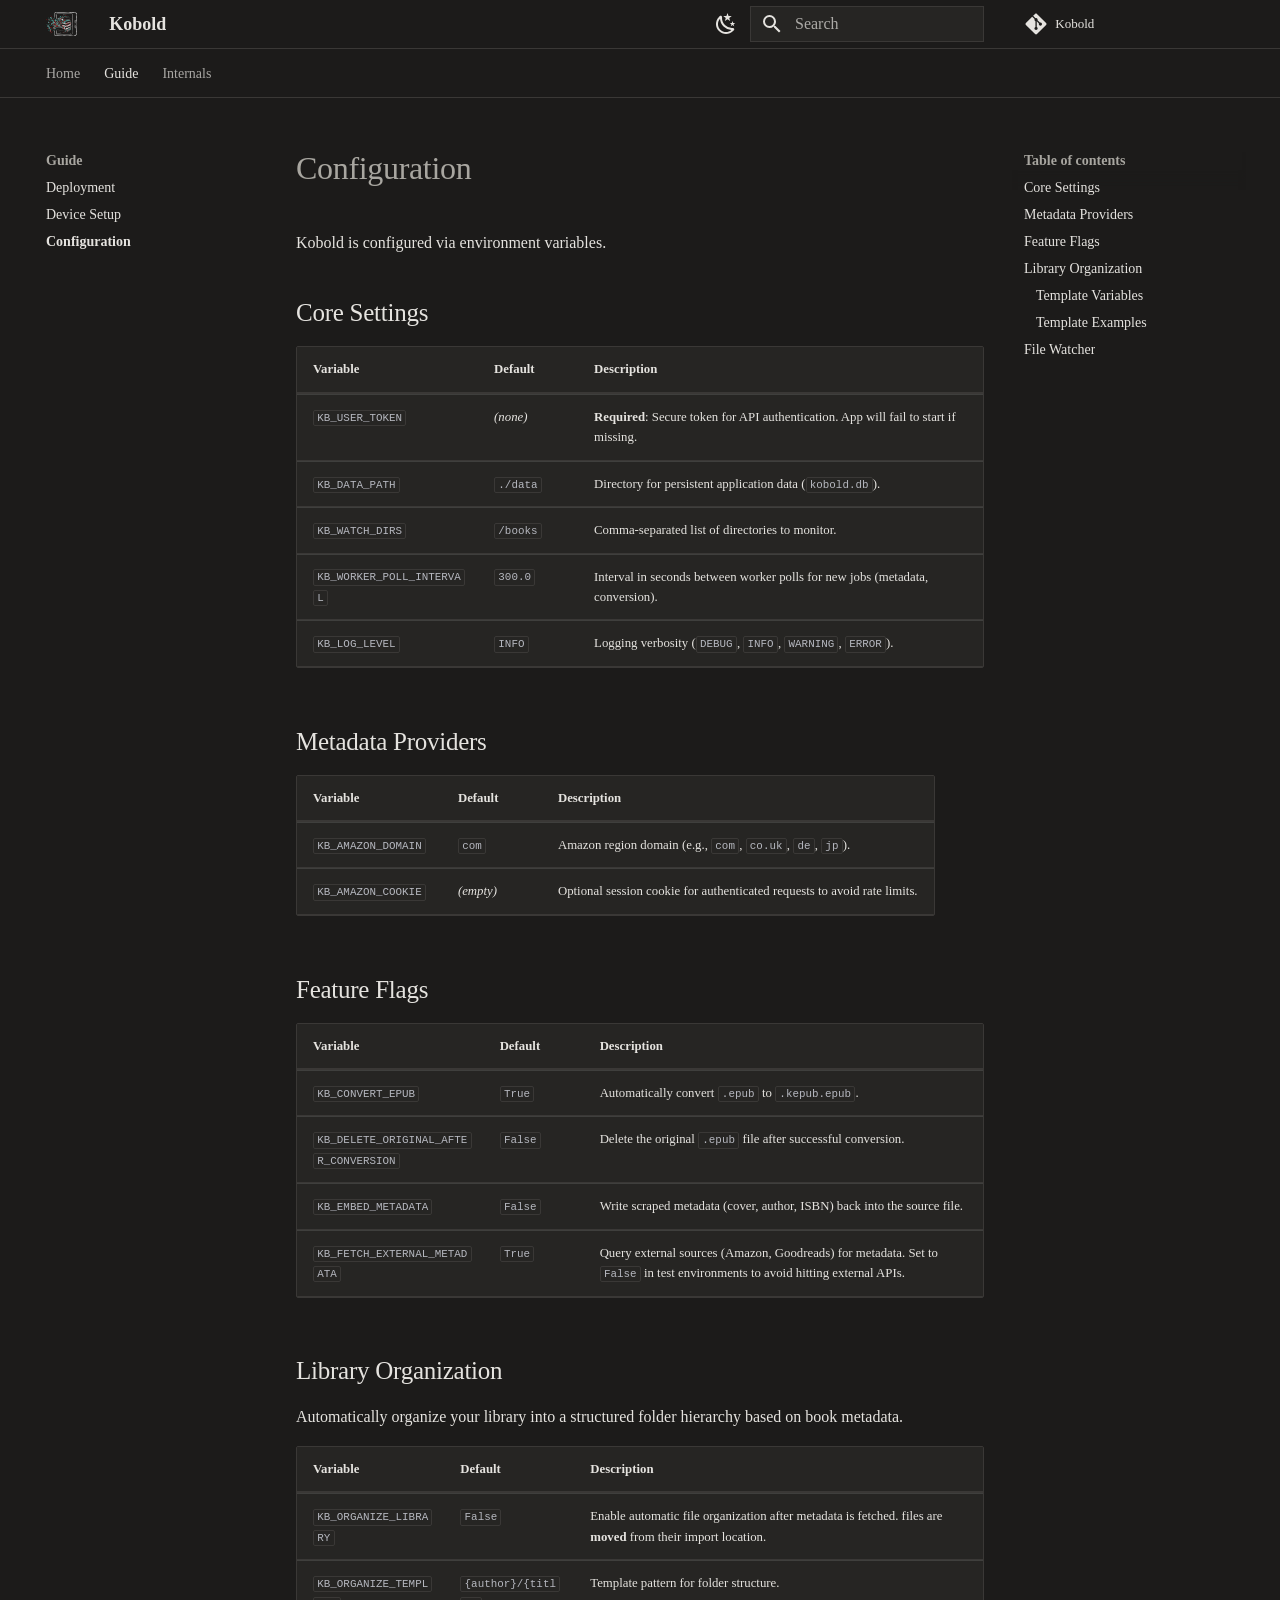
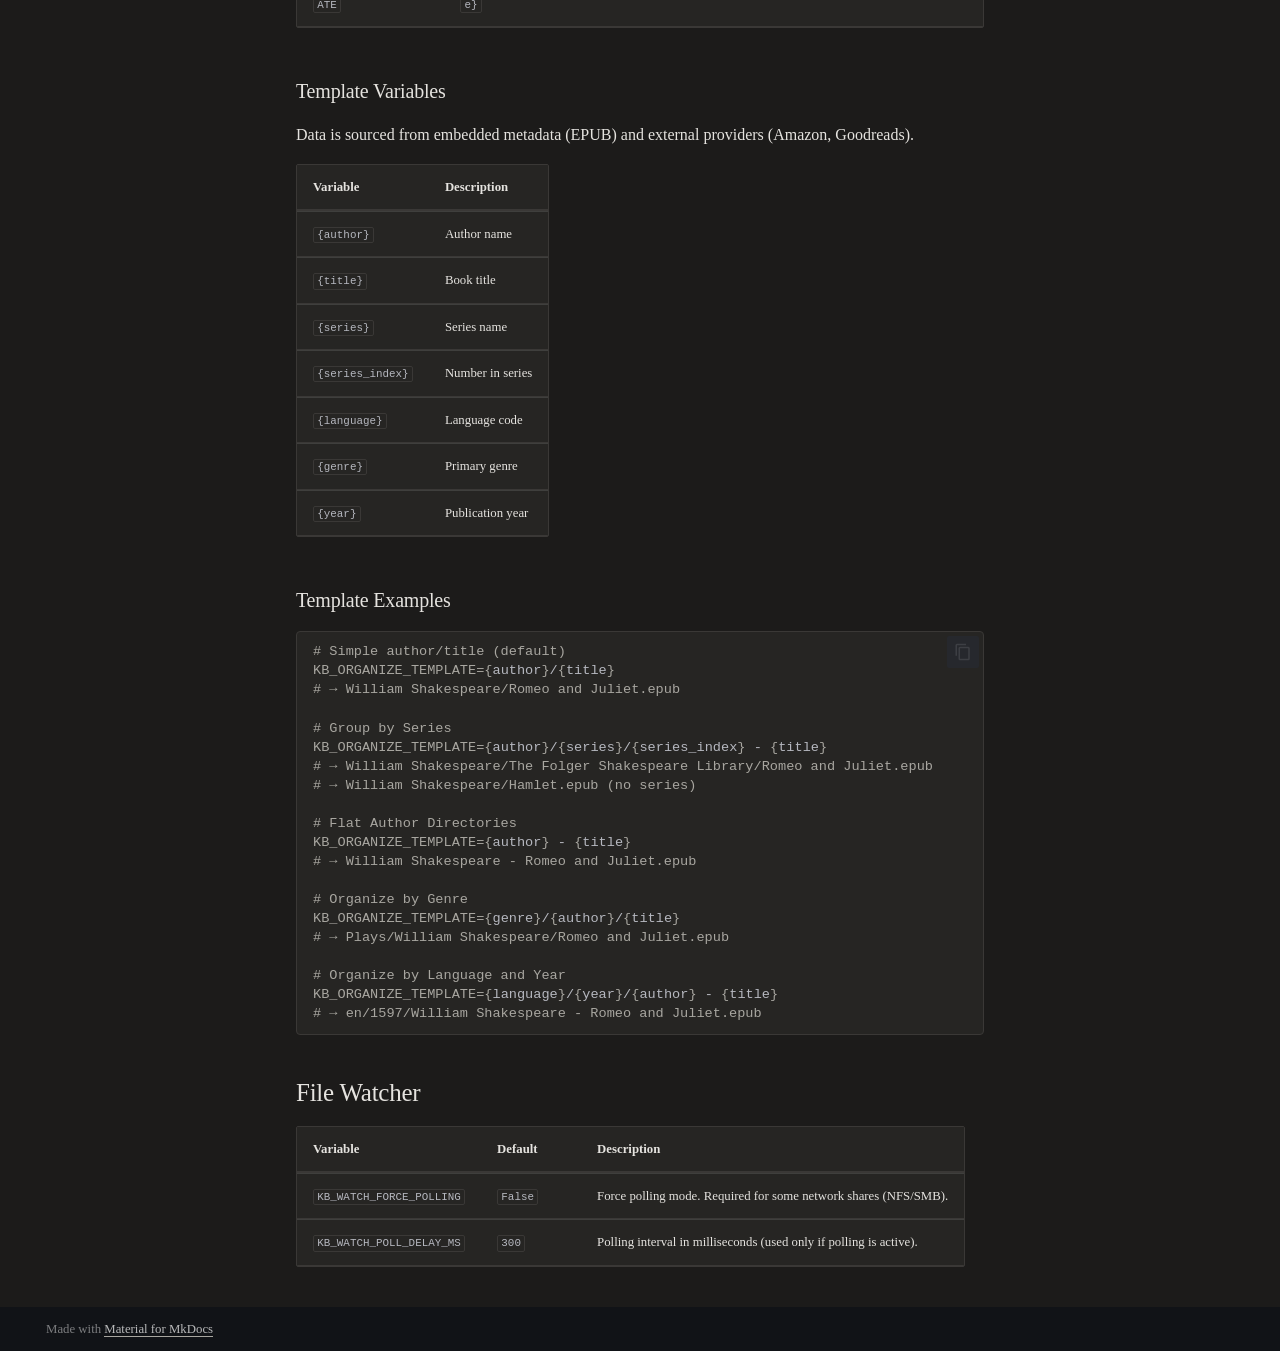
==== commit 5416db34: "Deployed 3977a6b with MkDocs version: 1.6.1" ====
--- a/configuration/index.html
+++ b/configuration/index.html
@@ -565,6 +565,45 @@
 </li>
       
         <li class="md-nav__item">
+  <a href="#library-organization" class="md-nav__link">
+    <span class="md-ellipsis">
+      
+        Library Organization
+      
+    </span>
+  </a>
+  
+    <nav class="md-nav" aria-label="Library Organization">
+      <ul class="md-nav__list">
+        
+          <li class="md-nav__item">
+  <a href="#template-variables" class="md-nav__link">
+    <span class="md-ellipsis">
+      
+        Template Variables
+      
+    </span>
+  </a>
+  
+</li>
+        
+          <li class="md-nav__item">
+  <a href="#template-examples" class="md-nav__link">
+    <span class="md-ellipsis">
+      
+        Template Examples
+      
+    </span>
+  </a>
+  
+</li>
+        
+      </ul>
+    </nav>
+  
+</li>
+      
+        <li class="md-nav__item">
   <a href="#file-watcher" class="md-nav__link">
     <span class="md-ellipsis">
       
@@ -738,6 +777,45 @@
 </li>
       
         <li class="md-nav__item">
+  <a href="#library-organization" class="md-nav__link">
+    <span class="md-ellipsis">
+      
+        Library Organization
+      
+    </span>
+  </a>
+  
+    <nav class="md-nav" aria-label="Library Organization">
+      <ul class="md-nav__list">
+        
+          <li class="md-nav__item">
+  <a href="#template-variables" class="md-nav__link">
+    <span class="md-ellipsis">
+      
+        Template Variables
+      
+    </span>
+  </a>
+  
+</li>
+        
+          <li class="md-nav__item">
+  <a href="#template-examples" class="md-nav__link">
+    <span class="md-ellipsis">
+      
+        Template Examples
+      
+    </span>
+  </a>
+  
+</li>
+        
+      </ul>
+    </nav>
+  
+</li>
+      
+        <li class="md-nav__item">
   <a href="#file-watcher" class="md-nav__link">
     <span class="md-ellipsis">
       
@@ -861,6 +939,91 @@
 </tr>
 </tbody>
 </table>
+<h2 id="library-organization">Library Organization</h2>
+<p>Automatically organize your library into a structured folder hierarchy based on book metadata.</p>
+<table>
+<thead>
+<tr>
+<th style="text-align: left;">Variable</th>
+<th style="text-align: left;">Default</th>
+<th style="text-align: left;">Description</th>
+</tr>
+</thead>
+<tbody>
+<tr>
+<td style="text-align: left;"><code>KB_ORGANIZE_LIBRARY</code></td>
+<td style="text-align: left;"><code>False</code></td>
+<td style="text-align: left;">Enable automatic file organization after metadata is fetched. files are <strong>moved</strong> from their import location.</td>
+</tr>
+<tr>
+<td style="text-align: left;"><code>KB_ORGANIZE_TEMPLATE</code></td>
+<td style="text-align: left;"><code>{author}/{title}</code></td>
+<td style="text-align: left;">Template pattern for folder structure.</td>
+</tr>
+</tbody>
+</table>
+<h3 id="template-variables">Template Variables</h3>
+<p>Data is sourced from embedded metadata (EPUB) and external providers (Amazon, Goodreads).</p>
+<table>
+<thead>
+<tr>
+<th style="text-align: left;">Variable</th>
+<th style="text-align: left;">Description</th>
+</tr>
+</thead>
+<tbody>
+<tr>
+<td style="text-align: left;"><code>{author}</code></td>
+<td style="text-align: left;">Author name</td>
+</tr>
+<tr>
+<td style="text-align: left;"><code>{title}</code></td>
+<td style="text-align: left;">Book title</td>
+</tr>
+<tr>
+<td style="text-align: left;"><code>{series}</code></td>
+<td style="text-align: left;">Series name</td>
+</tr>
+<tr>
+<td style="text-align: left;"><code>{series_index}</code></td>
+<td style="text-align: left;">Number in series</td>
+</tr>
+<tr>
+<td style="text-align: left;"><code>{language}</code></td>
+<td style="text-align: left;">Language code</td>
+</tr>
+<tr>
+<td style="text-align: left;"><code>{genre}</code></td>
+<td style="text-align: left;">Primary genre</td>
+</tr>
+<tr>
+<td style="text-align: left;"><code>{year}</code></td>
+<td style="text-align: left;">Publication year</td>
+</tr>
+</tbody>
+</table>
+<h3 id="template-examples">Template Examples</h3>
+<div class="highlight"><pre><span></span><code><a id="__codelineno-0-1" name="__codelineno-0-1" href="#__codelineno-0-1"></a><span class="c1"># Simple author/title (default)</span>
+<a id="__codelineno-0-2" name="__codelineno-0-2" href="#__codelineno-0-2"></a><span class="nv">KB_ORGANIZE_TEMPLATE</span><span class="o">={</span>author<span class="o">}</span>/<span class="o">{</span>title<span class="o">}</span>
+<a id="__codelineno-0-3" name="__codelineno-0-3" href="#__codelineno-0-3"></a><span class="c1"># → William Shakespeare/Romeo and Juliet.epub</span>
+<a id="__codelineno-0-4" name="__codelineno-0-4" href="#__codelineno-0-4"></a>
+<a id="__codelineno-0-5" name="__codelineno-0-5" href="#__codelineno-0-5"></a><span class="c1"># Group by Series</span>
+<a id="__codelineno-0-6" name="__codelineno-0-6" href="#__codelineno-0-6"></a><span class="nv">KB_ORGANIZE_TEMPLATE</span><span class="o">={</span>author<span class="o">}</span>/<span class="o">{</span>series<span class="o">}</span>/<span class="o">{</span>series_index<span class="o">}</span><span class="w"> </span>-<span class="w"> </span><span class="o">{</span>title<span class="o">}</span>
+<a id="__codelineno-0-7" name="__codelineno-0-7" href="#__codelineno-0-7"></a><span class="c1"># → William Shakespeare/The Folger Shakespeare Library/Romeo and Juliet.epub</span>
+<a id="__codelineno-0-8" name="__codelineno-0-8" href="#__codelineno-0-8"></a><span class="c1"># → William Shakespeare/Hamlet.epub (no series)</span>
+<a id="__codelineno-0-9" name="__codelineno-0-9" href="#__codelineno-0-9"></a>
+<a id="__codelineno-0-10" name="__codelineno-0-10" href="#__codelineno-0-10"></a><span class="c1"># Flat Author Directories</span>
+<a id="__codelineno-0-11" name="__codelineno-0-11" href="#__codelineno-0-11"></a><span class="nv">KB_ORGANIZE_TEMPLATE</span><span class="o">={</span>author<span class="o">}</span><span class="w"> </span>-<span class="w"> </span><span class="o">{</span>title<span class="o">}</span>
+<a id="__codelineno-0-12" name="__codelineno-0-12" href="#__codelineno-0-12"></a><span class="c1"># → William Shakespeare - Romeo and Juliet.epub</span>
+<a id="__codelineno-0-13" name="__codelineno-0-13" href="#__codelineno-0-13"></a>
+<a id="__codelineno-0-14" name="__codelineno-0-14" href="#__codelineno-0-14"></a><span class="c1"># Organize by Genre</span>
+<a id="__codelineno-0-15" name="__codelineno-0-15" href="#__codelineno-0-15"></a><span class="nv">KB_ORGANIZE_TEMPLATE</span><span class="o">={</span>genre<span class="o">}</span>/<span class="o">{</span>author<span class="o">}</span>/<span class="o">{</span>title<span class="o">}</span>
+<a id="__codelineno-0-16" name="__codelineno-0-16" href="#__codelineno-0-16"></a><span class="c1"># → Plays/William Shakespeare/Romeo and Juliet.epub</span>
+<a id="__codelineno-0-17" name="__codelineno-0-17" href="#__codelineno-0-17"></a>
+<a id="__codelineno-0-18" name="__codelineno-0-18" href="#__codelineno-0-18"></a><span class="c1"># Organize by Language and Year</span>
+<a id="__codelineno-0-19" name="__codelineno-0-19" href="#__codelineno-0-19"></a><span class="nv">KB_ORGANIZE_TEMPLATE</span><span class="o">={</span>language<span class="o">}</span>/<span class="o">{</span>year<span class="o">}</span>/<span class="o">{</span>author<span class="o">}</span><span class="w"> </span>-<span class="w"> </span><span class="o">{</span>title<span class="o">}</span>
+<a id="__codelineno-0-20" name="__codelineno-0-20" href="#__codelineno-0-20"></a><span class="c1"># → en/1597/William Shakespeare - Romeo and Juliet.epub</span>
+</code></pre></div>
 <h2 id="file-watcher">File Watcher</h2>
 <table>
 <thead>
